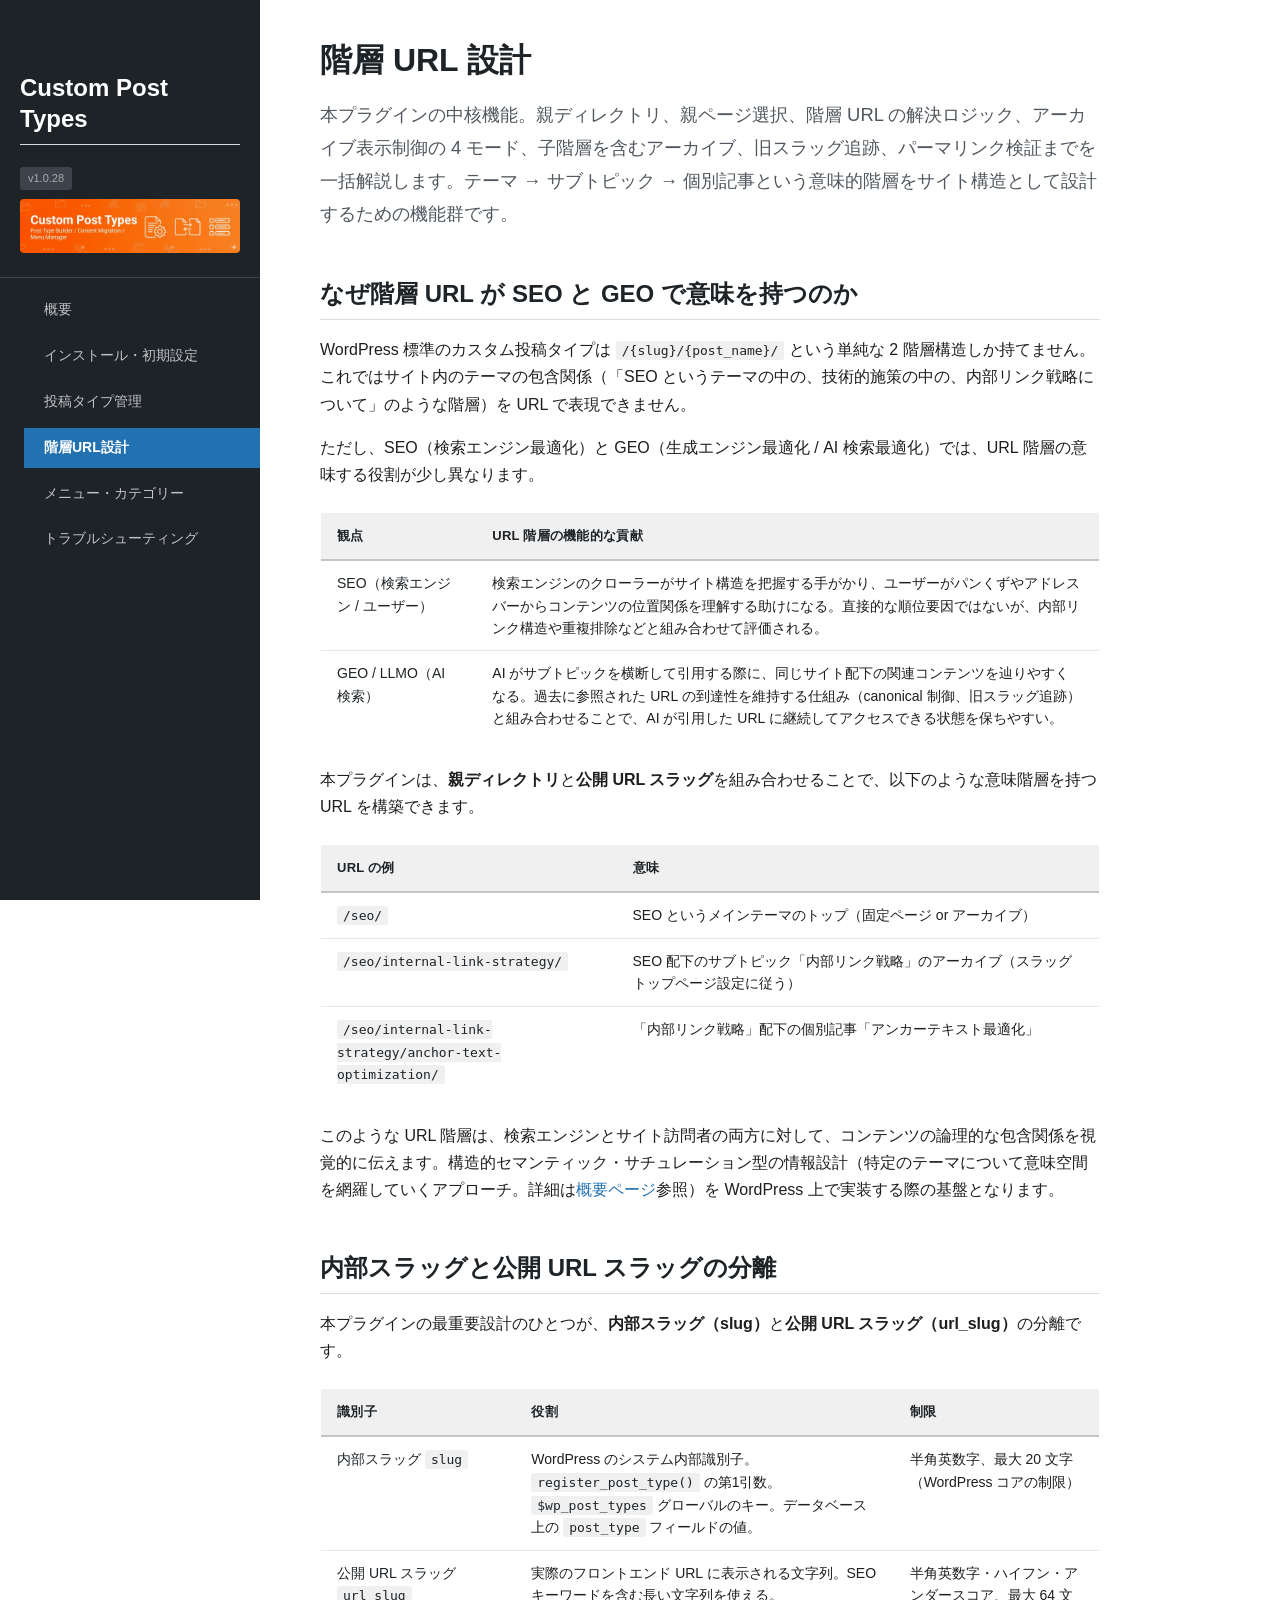
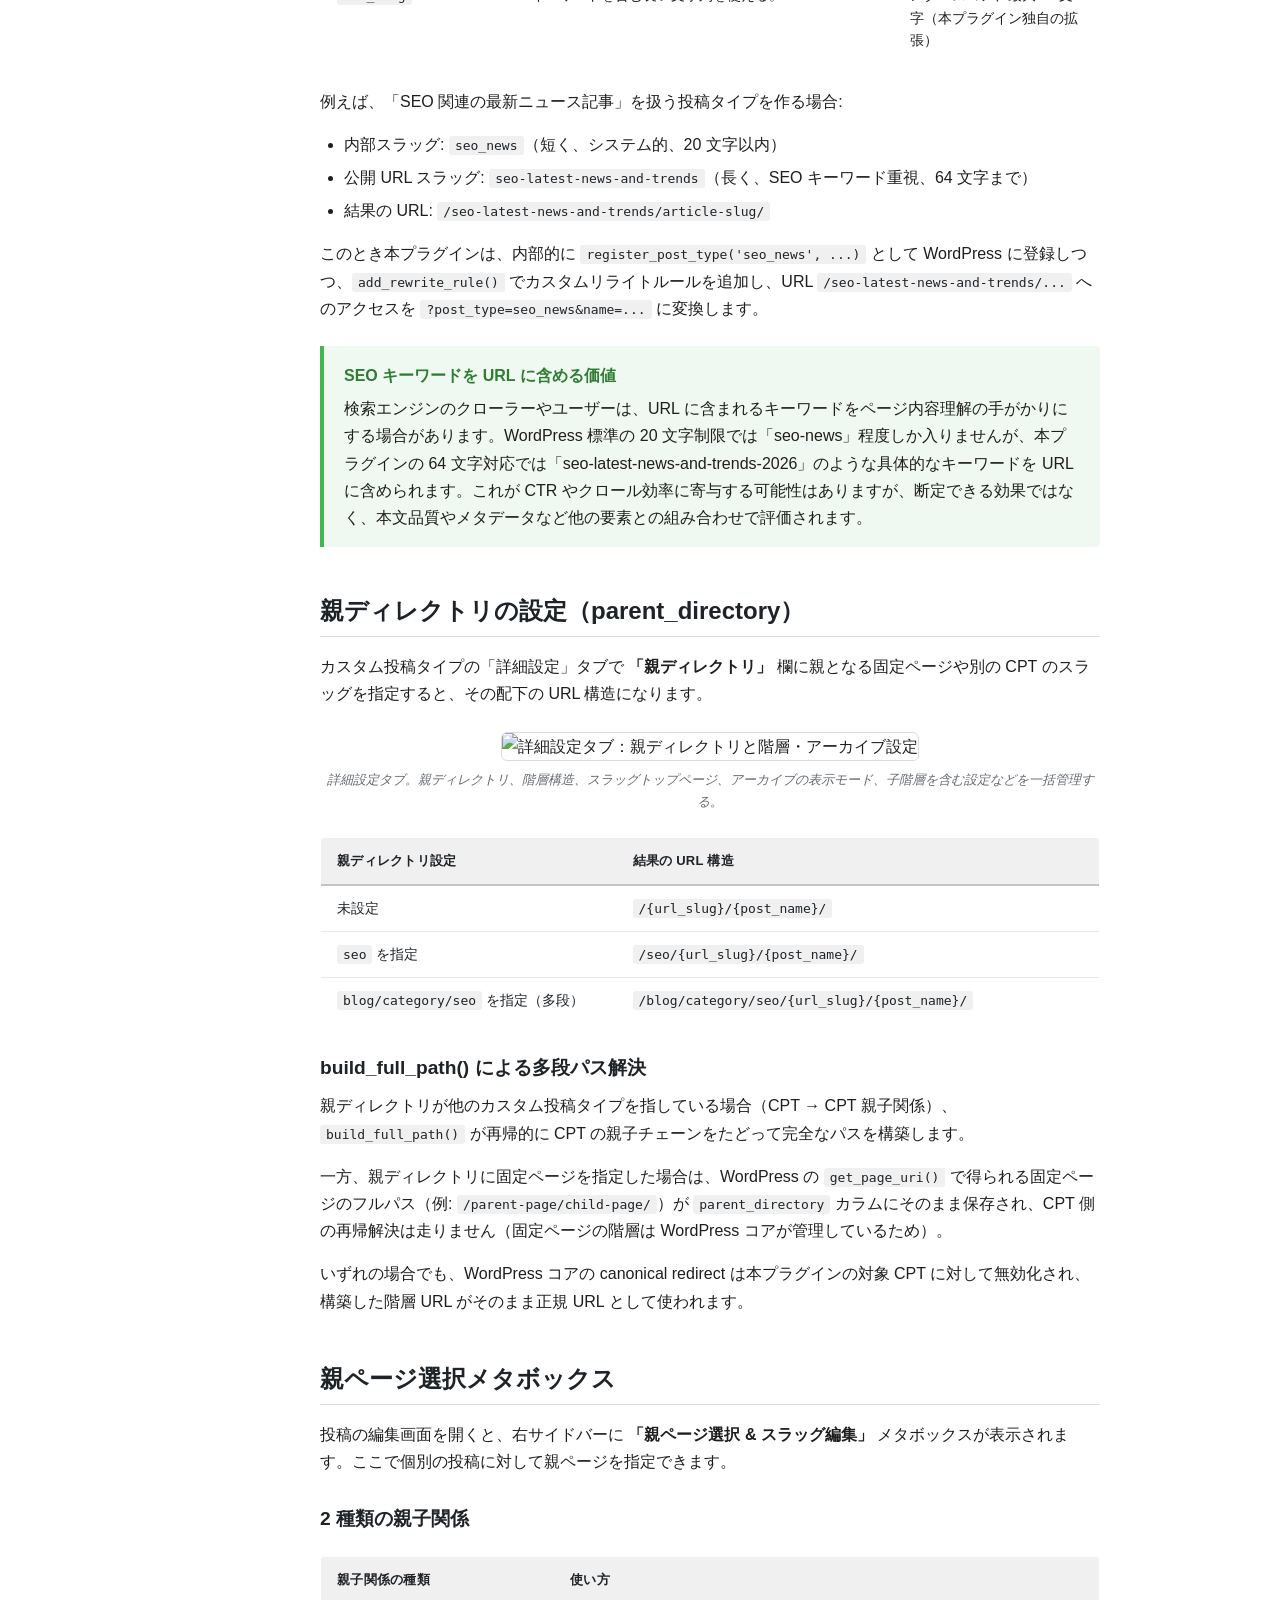
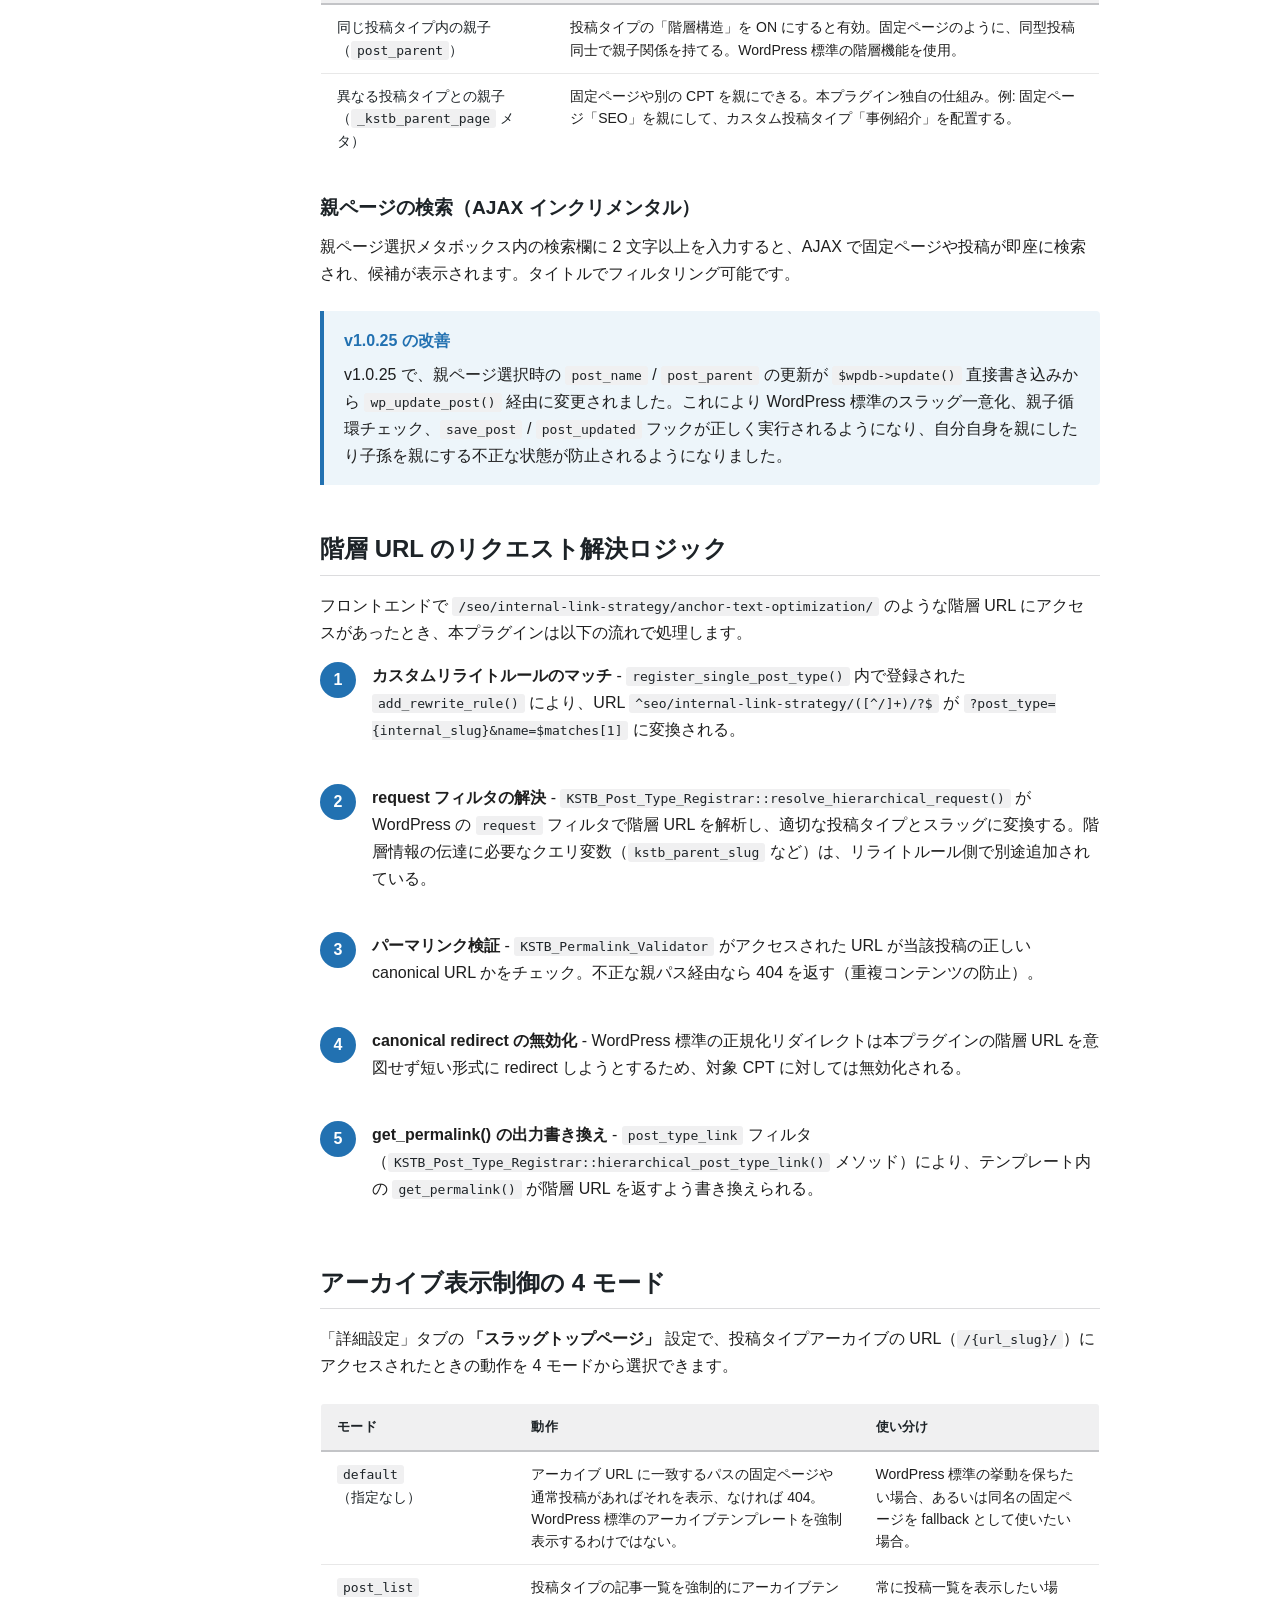
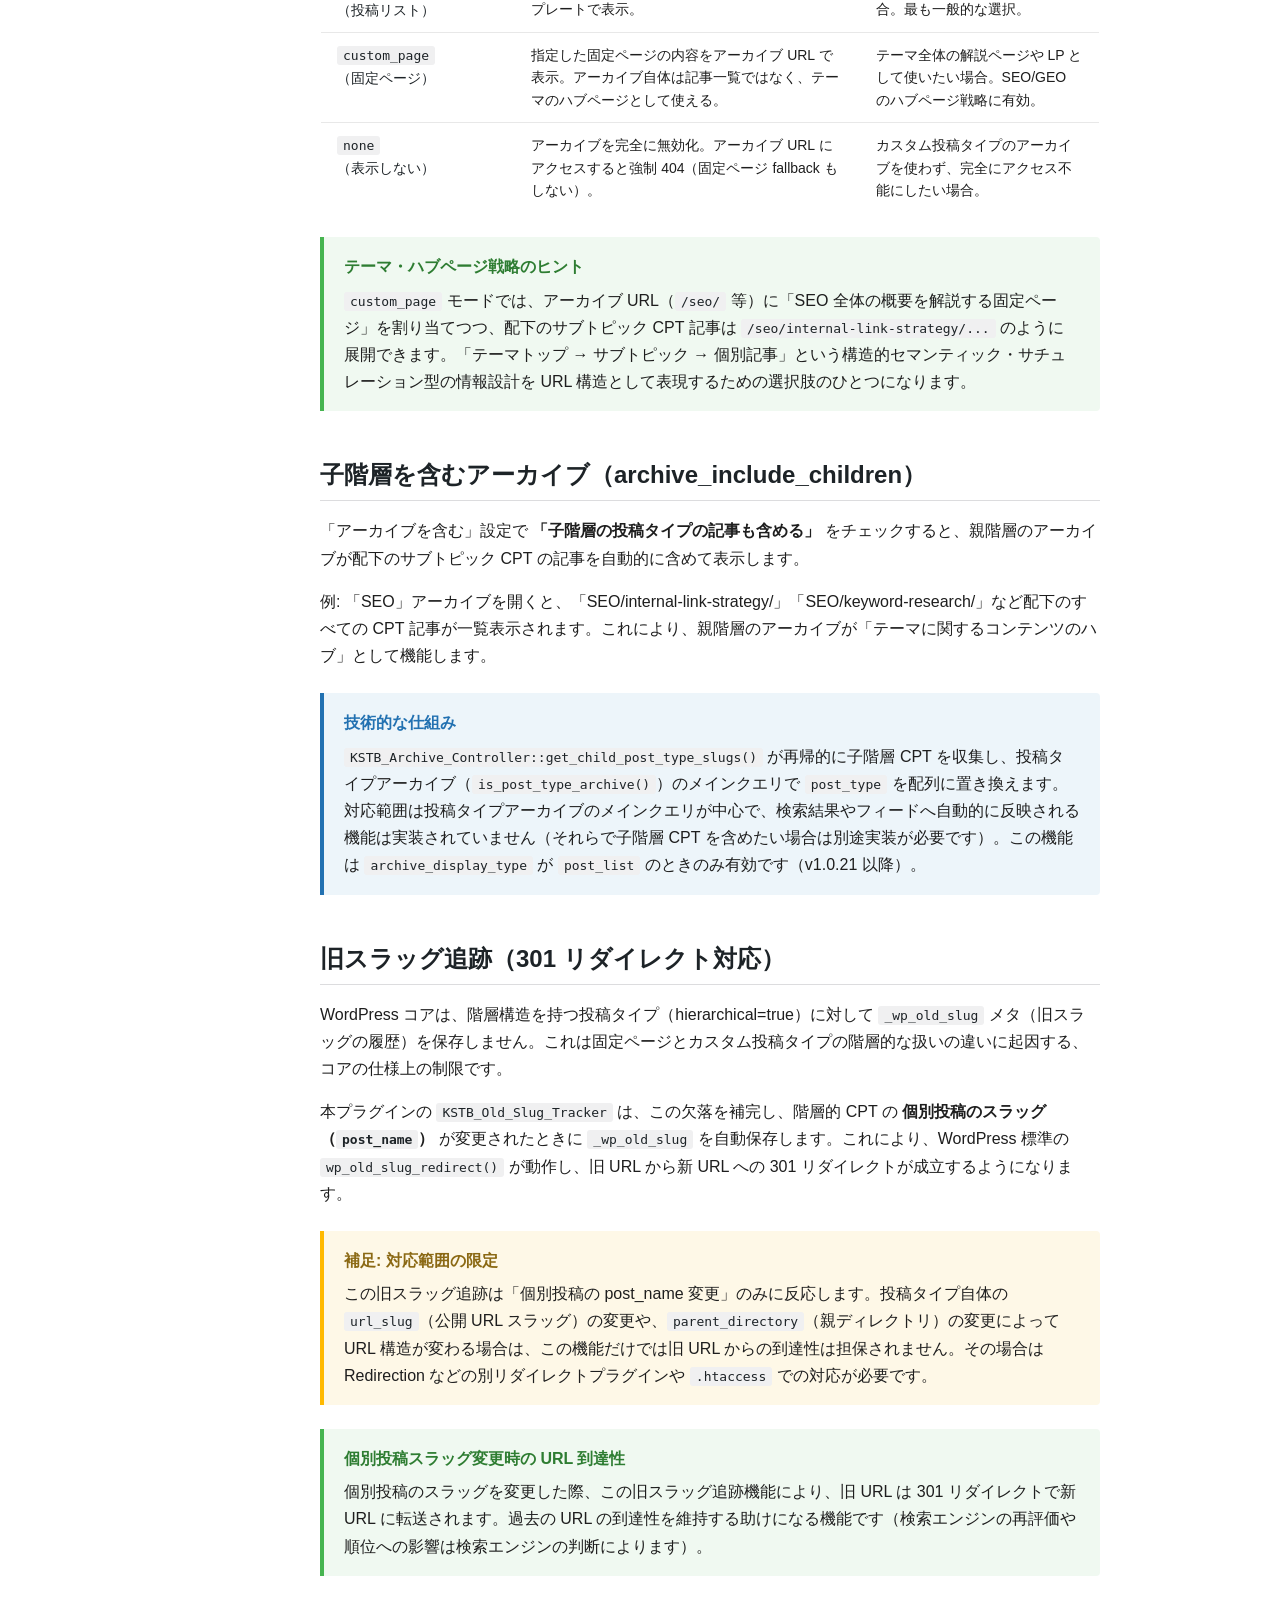
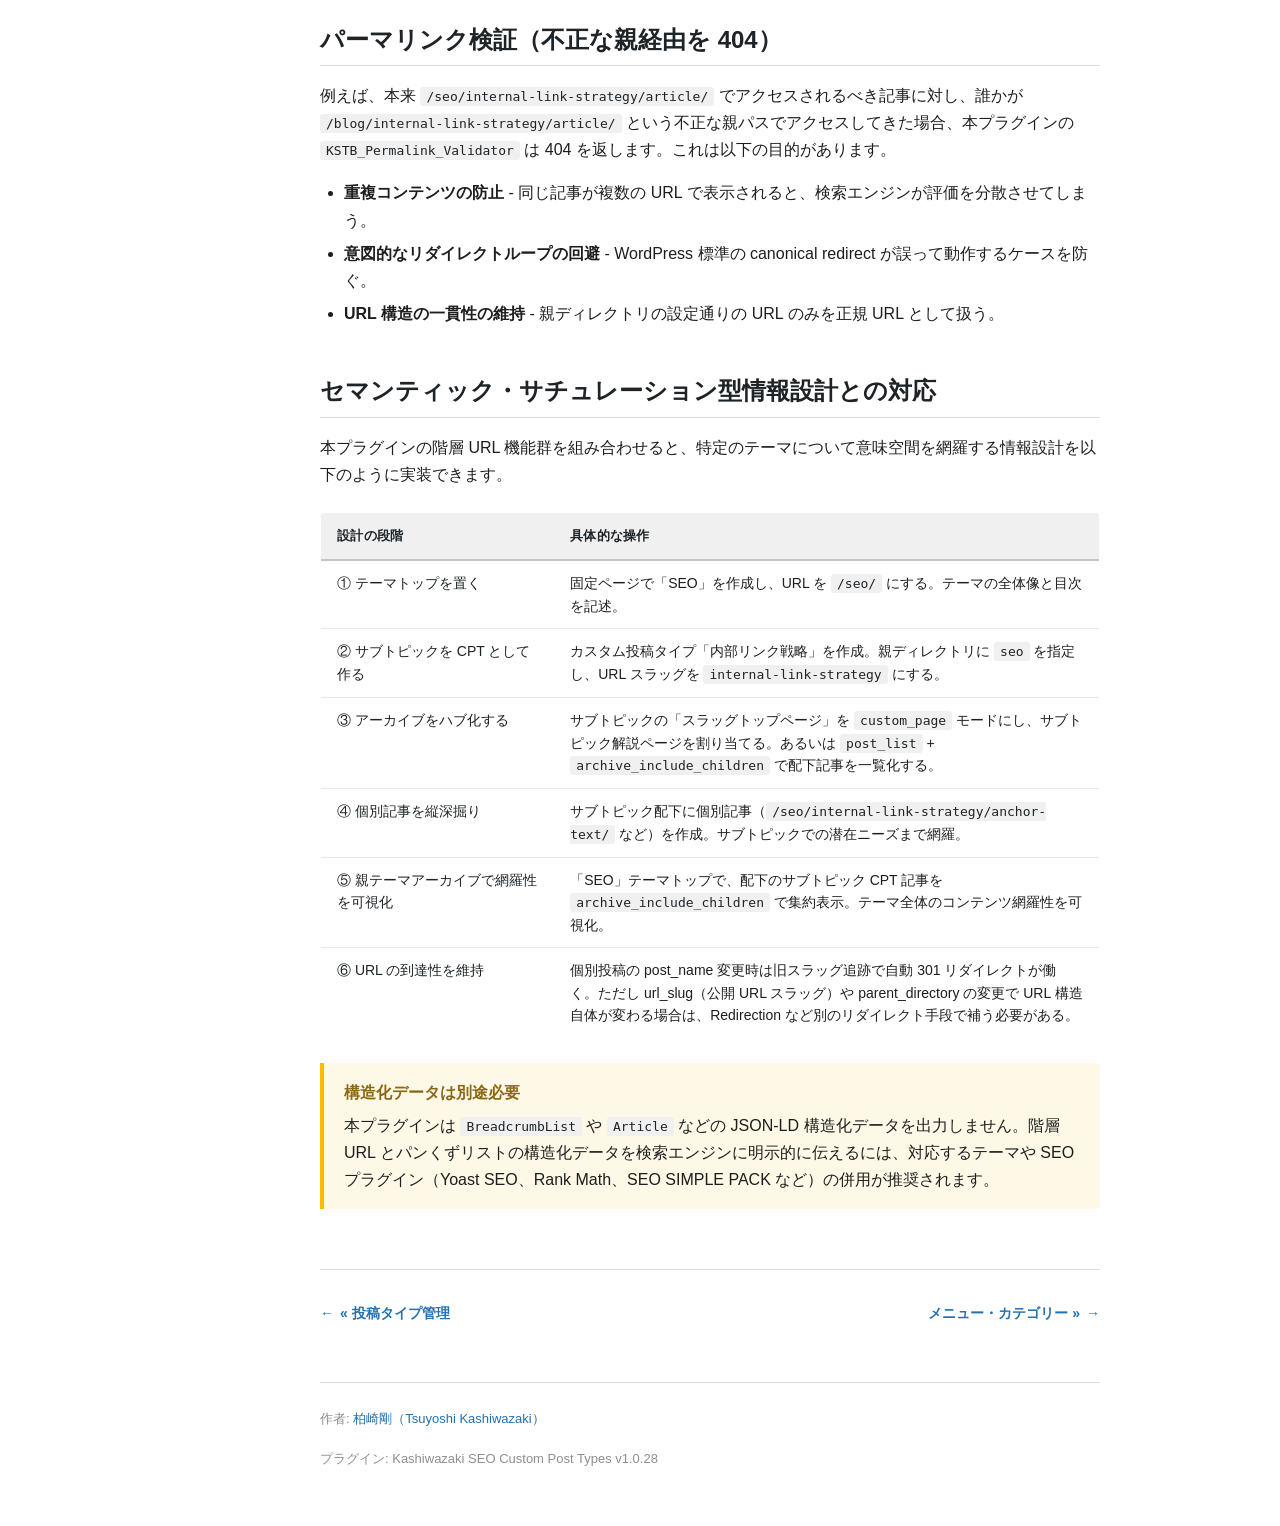
==== docs/hierarchical-urls.html @ 6adc975f "Update to v1.0.28 v1.0.26 三者協議後の残件 triage で判定不一致だった C6 (multisite network activation 非対応) について、仕様判断と" ====
<!DOCTYPE html>
<html lang="ja">
<head>
<meta charset="UTF-8">
<meta name="viewport" content="width=device-width, initial-scale=1.0">
<title>階層URL設計 - Kashiwazaki SEO Custom Post Types マニュアル</title>
<link rel="stylesheet" href="css/style.css?v=2">
</head>
<body>

<button class="hamburger-btn" aria-label="Menu" aria-expanded="false">&#9776;</button>

<nav class="sidebar">
<div class="sidebar-header"><h2 style="color:#fff;">Custom Post Types</h2><span class="version">v1.0.28</span><img src="images/main-visual.png" alt="" style="width:100%;border-radius:4px;margin-top:8px;"></div>
<ul>
<li><a href="index.html">概要</a></li>
<li><a href="setup.html">インストール・初期設定</a></li>
<li><a href="post-type-management.html">投稿タイプ管理</a></li>
<li><a href="hierarchical-urls.html">階層URL設計</a></li>
<li><a href="menu-and-category.html">メニュー・カテゴリー</a></li>
<li><a href="troubleshooting.html">トラブルシューティング</a></li>
</ul>
</nav>

<main class="content">

<h1>階層 URL 設計</h1>

<p class="lead">本プラグインの中核機能。親ディレクトリ、親ページ選択、階層 URL の解決ロジック、アーカイブ表示制御の 4 モード、子階層を含むアーカイブ、旧スラッグ追跡、パーマリンク検証までを一括解説します。テーマ → サブトピック → 個別記事という意味的階層をサイト構造として設計するための機能群です。</p>

<h2>なぜ階層 URL が SEO と GEO で意味を持つのか</h2>

<p>WordPress 標準のカスタム投稿タイプは <code>/{slug}/{post_name}/</code> という単純な 2 階層構造しか持てません。これではサイト内のテーマの包含関係（「SEO というテーマの中の、技術的施策の中の、内部リンク戦略について」のような階層）を URL で表現できません。</p>

<p>ただし、SEO（検索エンジン最適化）と GEO（生成エンジン最適化 / AI 検索最適化）では、URL 階層の意味する役割が少し異なります。</p>

<table>
<thead>
<tr><th style="width:20%;">観点</th><th>URL 階層の機能的な貢献</th></tr>
</thead>
<tbody>
<tr><td>SEO（検索エンジン / ユーザー）</td><td>検索エンジンのクローラーがサイト構造を把握する手がかり、ユーザーがパンくずやアドレスバーからコンテンツの位置関係を理解する助けになる。直接的な順位要因ではないが、内部リンク構造や重複排除などと組み合わせて評価される。</td></tr>
<tr><td>GEO / LLMO（AI 検索）</td><td>AI がサブトピックを横断して引用する際に、同じサイト配下の関連コンテンツを辿りやすくなる。過去に参照された URL の到達性を維持する仕組み（canonical 制御、旧スラッグ追跡）と組み合わせることで、AI が引用した URL に継続してアクセスできる状態を保ちやすい。</td></tr>
</tbody>
</table>

<p>本プラグインは、<strong>親ディレクトリ</strong>と<strong>公開 URL スラッグ</strong>を組み合わせることで、以下のような意味階層を持つ URL を構築できます。</p>

<table>
<thead>
<tr><th style="width:38%;">URL の例</th><th>意味</th></tr>
</thead>
<tbody>
<tr><td><code>/seo/</code></td><td>SEO というメインテーマのトップ（固定ページ or アーカイブ）</td></tr>
<tr><td><code>/seo/internal-link-strategy/</code></td><td>SEO 配下のサブトピック「内部リンク戦略」のアーカイブ（スラッグトップページ設定に従う）</td></tr>
<tr><td><code>/seo/internal-link-strategy/anchor-text-optimization/</code></td><td>「内部リンク戦略」配下の個別記事「アンカーテキスト最適化」</td></tr>
</tbody>
</table>

<p>このような URL 階層は、検索エンジンとサイト訪問者の両方に対して、コンテンツの論理的な包含関係を視覚的に伝えます。構造的セマンティック・サチュレーション型の情報設計（特定のテーマについて意味空間を網羅していくアプローチ。詳細は<a href="index.html">概要ページ</a>参照）を WordPress 上で実装する際の基盤となります。</p>

<h2>内部スラッグと公開 URL スラッグの分離</h2>

<p>本プラグインの最重要設計のひとつが、<strong>内部スラッグ（slug）</strong>と<strong>公開 URL スラッグ（url_slug）</strong>の分離です。</p>

<table>
<thead>
<tr><th style="width:25%;">識別子</th><th>役割</th><th>制限</th></tr>
</thead>
<tbody>
<tr><td>内部スラッグ <code>slug</code></td><td>WordPress のシステム内部識別子。<code>register_post_type()</code> の第1引数。<code>$wp_post_types</code> グローバルのキー。データベース上の <code>post_type</code> フィールドの値。</td><td>半角英数字、最大 20 文字（WordPress コアの制限）</td></tr>
<tr><td>公開 URL スラッグ <code>url_slug</code></td><td>実際のフロントエンド URL に表示される文字列。SEO キーワードを含む長い文字列を使える。</td><td>半角英数字・ハイフン・アンダースコア、最大 64 文字（本プラグイン独自の拡張）</td></tr>
</tbody>
</table>

<p>例えば、「SEO 関連の最新ニュース記事」を扱う投稿タイプを作る場合:</p>

<ul>
<li>内部スラッグ: <code>seo_news</code>（短く、システム的、20 文字以内）</li>
<li>公開 URL スラッグ: <code>seo-latest-news-and-trends</code>（長く、SEO キーワード重視、64 文字まで）</li>
<li>結果の URL: <code>/seo-latest-news-and-trends/article-slug/</code></li>
</ul>

<p>このとき本プラグインは、内部的に <code>register_post_type('seo_news', ...)</code> として WordPress に登録しつつ、<code>add_rewrite_rule()</code> でカスタムリライトルールを追加し、URL <code>/seo-latest-news-and-trends/...</code> へのアクセスを <code>?post_type=seo_news&amp;name=...</code> に変換します。</p>

<div class="callout callout-tip">
<p class="callout-title">SEO キーワードを URL に含める価値</p>
<p>検索エンジンのクローラーやユーザーは、URL に含まれるキーワードをページ内容理解の手がかりにする場合があります。WordPress 標準の 20 文字制限では「seo-news」程度しか入りませんが、本プラグインの 64 文字対応では「seo-latest-news-and-trends-2026」のような具体的なキーワードを URL に含められます。これが CTR やクロール効率に寄与する可能性はありますが、断定できる効果ではなく、本文品質やメタデータなど他の要素との組み合わせで評価されます。</p>
</div>

<h2>親ディレクトリの設定（parent_directory）</h2>

<p>カスタム投稿タイプの「詳細設定」タブで <strong>「親ディレクトリ」</strong> 欄に親となる固定ページや別の CPT のスラッグを指定すると、その配下の URL 構造になります。</p>

<figure class="screenshot">
<img src="images/screenshots/06-hierarchy-archive-settings.png" alt="詳細設定タブ：親ディレクトリと階層・アーカイブ設定" class="lightbox-trigger">
<figcaption>詳細設定タブ。親ディレクトリ、階層構造、スラッグトップページ、アーカイブの表示モード、子階層を含む設定などを一括管理する。</figcaption>
</figure>

<table>
<thead>
<tr><th style="width:38%;">親ディレクトリ設定</th><th>結果の URL 構造</th></tr>
</thead>
<tbody>
<tr><td>未設定</td><td><code>/{url_slug}/{post_name}/</code></td></tr>
<tr><td><code>seo</code> を指定</td><td><code>/seo/{url_slug}/{post_name}/</code></td></tr>
<tr><td><code>blog/category/seo</code> を指定（多段）</td><td><code>/blog/category/seo/{url_slug}/{post_name}/</code></td></tr>
</tbody>
</table>

<h3>build_full_path() による多段パス解決</h3>

<p>親ディレクトリが他のカスタム投稿タイプを指している場合（CPT → CPT 親子関係）、<code>build_full_path()</code> が再帰的に CPT の親子チェーンをたどって完全なパスを構築します。</p>

<p>一方、親ディレクトリに固定ページを指定した場合は、WordPress の <code>get_page_uri()</code> で得られる固定ページのフルパス（例: <code>/parent-page/child-page/</code>）が <code>parent_directory</code> カラムにそのまま保存され、CPT 側の再帰解決は走りません（固定ページの階層は WordPress コアが管理しているため）。</p>

<p>いずれの場合でも、WordPress コアの canonical redirect は本プラグインの対象 CPT に対して無効化され、構築した階層 URL がそのまま正規 URL として使われます。</p>

<h2>親ページ選択メタボックス</h2>

<p>投稿の編集画面を開くと、右サイドバーに <strong>「親ページ選択 &amp; スラッグ編集」</strong> メタボックスが表示されます。ここで個別の投稿に対して親ページを指定できます。</p>

<h3>2 種類の親子関係</h3>

<table>
<thead>
<tr><th style="width:30%;">親子関係の種類</th><th>使い方</th></tr>
</thead>
<tbody>
<tr><td>同じ投稿タイプ内の親子（<code>post_parent</code>）</td><td>投稿タイプの「階層構造」を ON にすると有効。固定ページのように、同型投稿同士で親子関係を持てる。WordPress 標準の階層機能を使用。</td></tr>
<tr><td>異なる投稿タイプとの親子（<code>_kstb_parent_page</code> メタ）</td><td>固定ページや別の CPT を親にできる。本プラグイン独自の仕組み。例: 固定ページ「SEO」を親にして、カスタム投稿タイプ「事例紹介」を配置する。</td></tr>
</tbody>
</table>

<h3>親ページの検索（AJAX インクリメンタル）</h3>

<p>親ページ選択メタボックス内の検索欄に 2 文字以上を入力すると、AJAX で固定ページや投稿が即座に検索され、候補が表示されます。タイトルでフィルタリング可能です。</p>

<div class="callout callout-note">
<p class="callout-title">v1.0.25 の改善</p>
<p>v1.0.25 で、親ページ選択時の <code>post_name</code> / <code>post_parent</code> の更新が <code>$wpdb->update()</code> 直接書き込みから <code>wp_update_post()</code> 経由に変更されました。これにより WordPress 標準のスラッグ一意化、親子循環チェック、<code>save_post</code> / <code>post_updated</code> フックが正しく実行されるようになり、自分自身を親にしたり子孫を親にする不正な状態が防止されるようになりました。</p>
</div>

<h2>階層 URL のリクエスト解決ロジック</h2>

<p>フロントエンドで <code>/seo/internal-link-strategy/anchor-text-optimization/</code> のような階層 URL にアクセスがあったとき、本プラグインは以下の流れで処理します。</p>

<div class="step">
<span class="step-number">1</span>
<div class="step-body">
<p><strong>カスタムリライトルールのマッチ</strong> - <code>register_single_post_type()</code> 内で登録された <code>add_rewrite_rule()</code> により、URL <code>^seo/internal-link-strategy/([^/]+)/?$</code> が <code>?post_type={internal_slug}&amp;name=$matches[1]</code> に変換される。</p>
</div>
</div>

<div class="step">
<span class="step-number">2</span>
<div class="step-body">
<p><strong>request フィルタの解決</strong> - <code>KSTB_Post_Type_Registrar::resolve_hierarchical_request()</code> が WordPress の <code>request</code> フィルタで階層 URL を解析し、適切な投稿タイプとスラッグに変換する。階層情報の伝達に必要なクエリ変数（<code>kstb_parent_slug</code> など）は、リライトルール側で別途追加されている。</p>
</div>
</div>

<div class="step">
<span class="step-number">3</span>
<div class="step-body">
<p><strong>パーマリンク検証</strong> - <code>KSTB_Permalink_Validator</code> がアクセスされた URL が当該投稿の正しい canonical URL かをチェック。不正な親パス経由なら 404 を返す（重複コンテンツの防止）。</p>
</div>
</div>

<div class="step">
<span class="step-number">4</span>
<div class="step-body">
<p><strong>canonical redirect の無効化</strong> - WordPress 標準の正規化リダイレクトは本プラグインの階層 URL を意図せず短い形式に redirect しようとするため、対象 CPT に対しては無効化される。</p>
</div>
</div>

<div class="step">
<span class="step-number">5</span>
<div class="step-body">
<p><strong>get_permalink() の出力書き換え</strong> - <code>post_type_link</code> フィルタ（<code>KSTB_Post_Type_Registrar::hierarchical_post_type_link()</code> メソッド）により、テンプレート内の <code>get_permalink()</code> が階層 URL を返すよう書き換えられる。</p>
</div>
</div>

<h2>アーカイブ表示制御の 4 モード</h2>

<p>「詳細設定」タブの <strong>「スラッグトップページ」</strong> 設定で、投稿タイプアーカイブの URL（<code>/{url_slug}/</code>）にアクセスされたときの動作を 4 モードから選択できます。</p>

<table>
<thead>
<tr><th style="width:25%;">モード</th><th>動作</th><th>使い分け</th></tr>
</thead>
<tbody>
<tr><td><code>default</code><br>（指定なし）</td><td>アーカイブ URL に一致するパスの固定ページや通常投稿があればそれを表示、なければ 404。WordPress 標準のアーカイブテンプレートを強制表示するわけではない。</td><td>WordPress 標準の挙動を保ちたい場合、あるいは同名の固定ページを fallback として使いたい場合。</td></tr>
<tr><td><code>post_list</code><br>（投稿リスト）</td><td>投稿タイプの記事一覧を強制的にアーカイブテンプレートで表示。</td><td>常に投稿一覧を表示したい場合。最も一般的な選択。</td></tr>
<tr><td><code>custom_page</code><br>（固定ページ）</td><td>指定した固定ページの内容をアーカイブ URL で表示。アーカイブ自体は記事一覧ではなく、テーマのハブページとして使える。</td><td>テーマ全体の解説ページや LP として使いたい場合。SEO/GEO のハブページ戦略に有効。</td></tr>
<tr><td><code>none</code><br>（表示しない）</td><td>アーカイブを完全に無効化。アーカイブ URL にアクセスすると強制 404（固定ページ fallback もしない）。</td><td>カスタム投稿タイプのアーカイブを使わず、完全にアクセス不能にしたい場合。</td></tr>
</tbody>
</table>

<div class="callout callout-tip">
<p class="callout-title">テーマ・ハブページ戦略のヒント</p>
<p><code>custom_page</code> モードでは、アーカイブ URL（<code>/seo/</code> 等）に「SEO 全体の概要を解説する固定ページ」を割り当てつつ、配下のサブトピック CPT 記事は <code>/seo/internal-link-strategy/...</code> のように展開できます。「テーマトップ → サブトピック → 個別記事」という構造的セマンティック・サチュレーション型の情報設計を URL 構造として表現するための選択肢のひとつになります。</p>
</div>

<h2>子階層を含むアーカイブ（archive_include_children）</h2>

<p>「アーカイブを含む」設定で <strong>「子階層の投稿タイプの記事も含める」</strong> をチェックすると、親階層のアーカイブが配下のサブトピック CPT の記事を自動的に含めて表示します。</p>

<p>例: 「SEO」アーカイブを開くと、「SEO/internal-link-strategy/」「SEO/keyword-research/」など配下のすべての CPT 記事が一覧表示されます。これにより、親階層のアーカイブが「テーマに関するコンテンツのハブ」として機能します。</p>

<div class="callout callout-note">
<p class="callout-title">技術的な仕組み</p>
<p><code>KSTB_Archive_Controller::get_child_post_type_slugs()</code> が再帰的に子階層 CPT を収集し、投稿タイプアーカイブ（<code>is_post_type_archive()</code>）のメインクエリで <code>post_type</code> を配列に置き換えます。対応範囲は投稿タイプアーカイブのメインクエリが中心で、検索結果やフィードへ自動的に反映される機能は実装されていません（それらで子階層 CPT を含めたい場合は別途実装が必要です）。この機能は <code>archive_display_type</code> が <code>post_list</code> のときのみ有効です（v1.0.21 以降）。</p>
</div>

<h2>旧スラッグ追跡（301 リダイレクト対応）</h2>

<p>WordPress コアは、階層構造を持つ投稿タイプ（hierarchical=true）に対して <code>_wp_old_slug</code> メタ（旧スラッグの履歴）を保存しません。これは固定ページとカスタム投稿タイプの階層的な扱いの違いに起因する、コアの仕様上の制限です。</p>

<p>本プラグインの <code>KSTB_Old_Slug_Tracker</code> は、この欠落を補完し、階層的 CPT の <strong>個別投稿のスラッグ（<code>post_name</code>）</strong> が変更されたときに <code>_wp_old_slug</code> を自動保存します。これにより、WordPress 標準の <code>wp_old_slug_redirect()</code> が動作し、旧 URL から新 URL への 301 リダイレクトが成立するようになります。</p>

<div class="callout callout-warning">
<p class="callout-title">補足: 対応範囲の限定</p>
<p>この旧スラッグ追跡は「個別投稿の post_name 変更」のみに反応します。投稿タイプ自体の <code>url_slug</code>（公開 URL スラッグ）の変更や、<code>parent_directory</code>（親ディレクトリ）の変更によって URL 構造が変わる場合は、この機能だけでは旧 URL からの到達性は担保されません。その場合は Redirection などの別リダイレクトプラグインや <code>.htaccess</code> での対応が必要です。</p>
</div>

<div class="callout callout-tip">
<p class="callout-title">個別投稿スラッグ変更時の URL 到達性</p>
<p>個別投稿のスラッグを変更した際、この旧スラッグ追跡機能により、旧 URL は 301 リダイレクトで新 URL に転送されます。過去の URL の到達性を維持する助けになる機能です（検索エンジンの再評価や順位への影響は検索エンジンの判断によります）。</p>
</div>

<h2>パーマリンク検証（不正な親経由を 404）</h2>

<p>例えば、本来 <code>/seo/internal-link-strategy/article/</code> でアクセスされるべき記事に対し、誰かが <code>/blog/internal-link-strategy/article/</code> という不正な親パスでアクセスしてきた場合、本プラグインの <code>KSTB_Permalink_Validator</code> は 404 を返します。これは以下の目的があります。</p>

<ul>
<li><strong>重複コンテンツの防止</strong> - 同じ記事が複数の URL で表示されると、検索エンジンが評価を分散させてしまう。</li>
<li><strong>意図的なリダイレクトループの回避</strong> - WordPress 標準の canonical redirect が誤って動作するケースを防ぐ。</li>
<li><strong>URL 構造の一貫性の維持</strong> - 親ディレクトリの設定通りの URL のみを正規 URL として扱う。</li>
</ul>

<h2>セマンティック・サチュレーション型情報設計との対応</h2>

<p>本プラグインの階層 URL 機能群を組み合わせると、特定のテーマについて意味空間を網羅する情報設計を以下のように実装できます。</p>

<table>
<thead>
<tr><th style="width:30%;">設計の段階</th><th>具体的な操作</th></tr>
</thead>
<tbody>
<tr><td>① テーマトップを置く</td><td>固定ページで「SEO」を作成し、URL を <code>/seo/</code> にする。テーマの全体像と目次を記述。</td></tr>
<tr><td>② サブトピックを CPT として作る</td><td>カスタム投稿タイプ「内部リンク戦略」を作成。親ディレクトリに <code>seo</code> を指定し、URL スラッグを <code>internal-link-strategy</code> にする。</td></tr>
<tr><td>③ アーカイブをハブ化する</td><td>サブトピックの「スラッグトップページ」を <code>custom_page</code> モードにし、サブトピック解説ページを割り当てる。あるいは <code>post_list</code> + <code>archive_include_children</code> で配下記事を一覧化する。</td></tr>
<tr><td>④ 個別記事を縦深掘り</td><td>サブトピック配下に個別記事（<code>/seo/internal-link-strategy/anchor-text/</code> など）を作成。サブトピックでの潜在ニーズまで網羅。</td></tr>
<tr><td>⑤ 親テーマアーカイブで網羅性を可視化</td><td>「SEO」テーマトップで、配下のサブトピック CPT 記事を <code>archive_include_children</code> で集約表示。テーマ全体のコンテンツ網羅性を可視化。</td></tr>
<tr><td>⑥ URL の到達性を維持</td><td>個別投稿の post_name 変更時は旧スラッグ追跡で自動 301 リダイレクトが働く。ただし url_slug（公開 URL スラッグ）や parent_directory の変更で URL 構造自体が変わる場合は、Redirection など別のリダイレクト手段で補う必要がある。</td></tr>
</tbody>
</table>

<div class="callout callout-warning">
<p class="callout-title">構造化データは別途必要</p>
<p>本プラグインは <code>BreadcrumbList</code> や <code>Article</code> などの JSON-LD 構造化データを出力しません。階層 URL とパンくずリストの構造化データを検索エンジンに明示的に伝えるには、対応するテーマや SEO プラグイン（Yoast SEO、Rank Math、SEO SIMPLE PACK など）の併用が推奨されます。</p>
</div>

<nav class="page-nav">
<a href="post-type-management.html" class="prev">&laquo; 投稿タイプ管理</a>
<a href="menu-and-category.html" class="next">メニュー・カテゴリー &raquo;</a>
</nav>

<footer class="manual-footer"><p>作者: <a href="https://www.tsuyoshikashiwazaki.jp/profile/" target="_blank" rel="noopener">柏崎剛（Tsuyoshi Kashiwazaki）</a></p><p>プラグイン: Kashiwazaki SEO Custom Post Types v1.0.28</p></footer>

</main>

<div class="lightbox"></div>
<script src="js/manual.js?v=1"></script>
</body>
</html>
---- docs/css/style.css ----
/* ========================================
   WordPress Plugin Manual - Common Stylesheet
   ======================================== */

/* ========================================
   1. Base / Reset
   ======================================== */

*,
*::before,
*::after {
    margin: 0;
    padding: 0;
    box-sizing: border-box;
}

html {
    font-size: 16px;
    scroll-behavior: smooth;
}

body {
    font-family: -apple-system, BlinkMacSystemFont, "Segoe UI", Roboto, Oxygen,
        Ubuntu, Cantarell, "Fira Sans", "Droid Sans", "Helvetica Neue", Arial,
        sans-serif;
    color: #1e1e1e;
    background: #fff;
    line-height: 1.7;
}

img {
    max-width: 100%;
    height: auto;
}

a {
    color: #2271b1;
    text-decoration: none;
}

a:hover {
    color: #135e96;
    text-decoration: underline;
}

/* ========================================
   2. Sidebar
   ======================================== */

.sidebar {
    position: fixed;
    top: 0;
    left: 0;
    width: 260px;
    height: 100vh;
    background: #1d2327;
    color: #fff;
    overflow-y: auto;
    z-index: 100;
    padding-bottom: 40px;
}

.sidebar-header {
    padding: 24px 20px 16px;
    border-bottom: 1px solid #3c434a;
}

.sidebar-header h1 {
    font-size: 15px;
    font-weight: 600;
    line-height: 1.4;
    color: #fff;
}

.sidebar-header .version {
    display: inline-block;
    margin-top: 6px;
    font-size: 11px;
    color: #a7aaad;
    background: #3c434a;
    padding: 2px 8px;
    border-radius: 3px;
}

.sidebar ul {
    list-style: none;
    padding: 12px 0;
}

.sidebar ul li a {
    display: block;
    padding: 8px 20px;
    color: #c3c4c7;
    font-size: 14px;
    transition: background 0.15s, color 0.15s;
}

.sidebar ul li a:hover {
    background: #2c3338;
    color: #fff;
    text-decoration: none;
}

.sidebar ul li.active a {
    background: #2271b1;
    color: #fff;
    font-weight: 600;
}

.sidebar ul li.section-label {
    padding: 18px 20px 4px;
    font-size: 11px;
    font-weight: 700;
    text-transform: uppercase;
    letter-spacing: 0.06em;
    color: #8c8f94;
}

/* ========================================
   3. Main Content
   ======================================== */

.content {
    margin-left: 260px;
    max-width: 900px;
    padding: 40px 60px;
}

/* ========================================
   4. Typography
   ======================================== */

h1, h2, h3, h4, h5, h6 {
    color: #1d2327;
    font-weight: 600;
    line-height: 1.3;
}

h1 {
    font-size: 2rem;
    margin-bottom: 16px;
}

h2 {
    font-size: 1.5rem;
    margin-top: 48px;
    margin-bottom: 16px;
    padding-bottom: 10px;
    border-bottom: 1px solid #dcdcde;
}

h3 {
    font-size: 1.2rem;
    margin-top: 32px;
    margin-bottom: 12px;
}

h4 {
    font-size: 1.05rem;
    margin-top: 24px;
    margin-bottom: 8px;
}

p {
    margin-bottom: 16px;
}

.lead {
    font-size: 1.15rem;
    color: #50575e;
    line-height: 1.8;
    margin-bottom: 24px;
}

/* ========================================
   5. Steps
   ======================================== */

.step {
    display: flex;
    gap: 16px;
    margin-bottom: 24px;
    align-items: flex-start;
}

.step-number {
    flex-shrink: 0;
    width: 36px;
    height: 36px;
    background: #2271b1;
    color: #fff;
    border-radius: 50%;
    display: flex;
    align-items: center;
    justify-content: center;
    font-size: 16px;
    font-weight: 700;
    line-height: 1;
}

.step-content {
    flex: 1;
    padding-top: 4px;
}

.step-content p:last-child {
    margin-bottom: 0;
}

/* ========================================
   6. Callout Boxes
   ======================================== */

.callout {
    padding: 16px 20px;
    margin: 24px 0;
    border-left: 4px solid;
    border-radius: 0 4px 4px 0;
}

.callout-title {
    font-weight: 700;
    margin-bottom: 6px;
}

.callout p:last-child {
    margin-bottom: 0;
}

.callout-tip {
    border-left-color: #46b450;
    background: #f0f9f1;
}

.callout-tip .callout-title {
    color: #2e7d32;
}

.callout-warning {
    border-left-color: #ffb900;
    background: #fef8e7;
}

.callout-warning .callout-title {
    color: #8b6914;
}

.callout-note {
    border-left-color: #2271b1;
    background: #edf5fa;
}

.callout-note .callout-title {
    color: #2271b1;
}

/* ========================================
   7. Screenshots
   ======================================== */

.screenshot {
    margin: 24px 0;
    text-align: center;
}

.screenshot img {
    max-width: 100%;
    border: 1px solid #dcdcde;
    border-radius: 6px;
    cursor: zoom-in;
}

.screenshot figcaption,
.screenshot .caption {
    font-size: 13px;
    color: #646970;
    margin-top: 8px;
    font-style: italic;
}

/* ========================================
   8. Infographic Images
   ======================================== */

.infographic {
    margin: 32px 0;
    text-align: center;
}

.infographic img {
    max-width: 100%;
    display: inline-block;
}

.infographic figcaption,
.infographic .caption {
    font-size: 13px;
    color: #646970;
    margin-top: 8px;
}

/* ========================================
   9. Feature Cards
   ======================================== */

.feature-cards {
    display: grid;
    grid-template-columns: repeat(3, 1fr);
    gap: 20px;
    margin: 24px 0;
}

.feature-card {
    background: #f6f7f7;
    border-radius: 6px;
    padding: 24px 20px;
    text-align: center;
}

.feature-card h4 {
    margin-top: 0;
    margin-bottom: 8px;
}

.feature-card p {
    font-size: 14px;
    color: #50575e;
    margin-bottom: 0;
}

.feature-card .icon {
    font-size: 28px;
    margin-bottom: 12px;
    display: block;
}

/* ========================================
   10. Tables (widefat style)
   ======================================== */

table,
table.widefat {
    width: 100%;
    border-collapse: collapse;
    margin: 24px 0;
    font-size: 14px;
    border: 1px solid #dcdcde;
    border-radius: 4px;
    overflow: hidden;
}

table thead th,
table.widefat thead th {
    background: #f0f0f1;
    text-align: left;
    padding: 12px 16px;
    font-weight: 600;
    font-size: 13px;
    color: #1d2327;
    border-bottom: 2px solid #c3c4c7;
    letter-spacing: 0.02em;
}

table tbody td,
table.widefat tbody td {
    padding: 11px 16px;
    border-bottom: 1px solid #e8e8e8;
    vertical-align: top;
    line-height: 1.6;
}

table tbody tr:hover,
table.widefat tbody tr:hover {
    background: #f6f7f7;
}

table tbody tr:last-child td,
table.widefat tbody tr:last-child td {
    border-bottom: none;
}

table tbody td:first-child {
    font-weight: 500;
    color: #1d2327;
}

/* ========================================
   11. HTTP Status Color Coding
   ======================================== */

.http-2xx {
    color: #00a32a;
    font-weight: 600;
}

.http-3xx {
    color: #2271b1;
    font-weight: 600;
}

.http-4xx {
    color: #dba617;
    font-weight: 600;
}

.http-5xx {
    color: #d63638;
    font-weight: 600;
}

/* ========================================
   12. Status Badges
   ======================================== */

.status-badge {
    display: inline-block;
    padding: 2px 10px;
    border-radius: 12px;
    font-size: 12px;
    font-weight: 600;
    line-height: 1.6;
    white-space: nowrap;
}

.status-ok {
    background: #edfaef;
    color: #00a32a;
}

.status-warning {
    background: #fef8e7;
    color: #996800;
}

.status-error {
    background: #fcf0f1;
    color: #d63638;
}

/* ========================================
   13. Lightbox Overlay
   ======================================== */

.lightbox {
    display: none;
    position: fixed;
    inset: 0;
    z-index: 9999;
    background: rgba(0, 0, 0, 0.85);
    align-items: center;
    justify-content: center;
    cursor: zoom-out;
}

.lightbox.active {
    display: flex;
}

.lightbox img {
    max-width: 90vw;
    max-height: 90vh;
    border-radius: 4px;
    box-shadow: 0 4px 30px rgba(0, 0, 0, 0.4);
}

.lightbox-close {
    position: absolute;
    top: 20px;
    right: 28px;
    background: none;
    border: none;
    color: #fff;
    font-size: 36px;
    cursor: pointer;
    line-height: 1;
    opacity: 0.8;
    transition: opacity 0.15s;
}

.lightbox-close:hover {
    opacity: 1;
}

/* ========================================
   14. Page Navigation
   ======================================== */

.page-nav {
    display: flex;
    justify-content: space-between;
    margin-top: 60px;
    padding-top: 24px;
    border-top: 1px solid #dcdcde;
}

.page-nav a {
    display: inline-flex;
    align-items: center;
    gap: 6px;
    font-size: 14px;
    font-weight: 600;
    color: #2271b1;
    padding: 8px 0;
}

.page-nav a:hover {
    color: #135e96;
    text-decoration: none;
}

.page-nav .prev::before {
    content: "\2190";
}

.page-nav .next::after {
    content: "\2192";
}

/* ========================================
   15. Manual Footer
   ======================================== */

.manual-footer {
    margin-top: 48px;
    padding: 24px 0 0;
    border-top: 1px solid #dcdcde;
    font-size: 13px;
    color: #8c8f94;
    line-height: 1.8;
}

.manual-footer a {
    color: #2271b1;
}

.manual-footer a:hover {
    color: #135e96;
}

/* ========================================
   16. Code Blocks
   ======================================== */

code {
    background: #f0f0f1;
    padding: 2px 6px;
    border-radius: 3px;
    font-size: 13px;
    font-family: Menlo, Consolas, "DejaVu Sans Mono", monospace;
    color: #1d2327;
}

pre {
    background: #2c3338;
    color: #e4e6e8;
    padding: 20px 24px;
    border-radius: 6px;
    overflow-x: auto;
    margin: 24px 0;
    font-size: 13px;
    line-height: 1.6;
}

pre code {
    background: none;
    padding: 0;
    border-radius: 0;
    color: inherit;
    font-size: inherit;
}

/* ========================================
   17. Lists
   ======================================== */

ul, ol {
    margin: 0 0 16px 24px;
}

li {
    margin-bottom: 6px;
}

/* ========================================
   18. Hamburger Menu Button
   ======================================== */

.hamburger-btn {
    display: none;
    position: fixed;
    top: 12px;
    left: 12px;
    z-index: 200;
    background: #1d2327;
    border: none;
    color: #fff;
    width: 40px;
    height: 40px;
    border-radius: 4px;
    cursor: pointer;
    font-size: 22px;
    align-items: center;
    justify-content: center;
    line-height: 1;
}

/* ========================================
   19. Responsive (max-width: 768px)
   ======================================== */

@media (max-width: 768px) {
    .sidebar {
        transform: translateX(-100%);
        transition: transform 0.25s ease;
    }

    .sidebar.open {
        transform: translateX(0);
    }

    .content {
        margin-left: 0;
        padding: 60px 20px 40px;
    }

    .hamburger-btn {
        display: flex;
    }

    .feature-cards {
        grid-template-columns: 1fr;
    }

    .page-nav {
        flex-direction: column;
        gap: 12px;
    }

    table.widefat {
        font-size: 13px;
    }

    table.widefat thead th,
    table.widefat tbody td {
        padding: 8px 10px;
    }

    h1 {
        font-size: 1.6rem;
    }

    h2 {
        font-size: 1.3rem;
    }
}
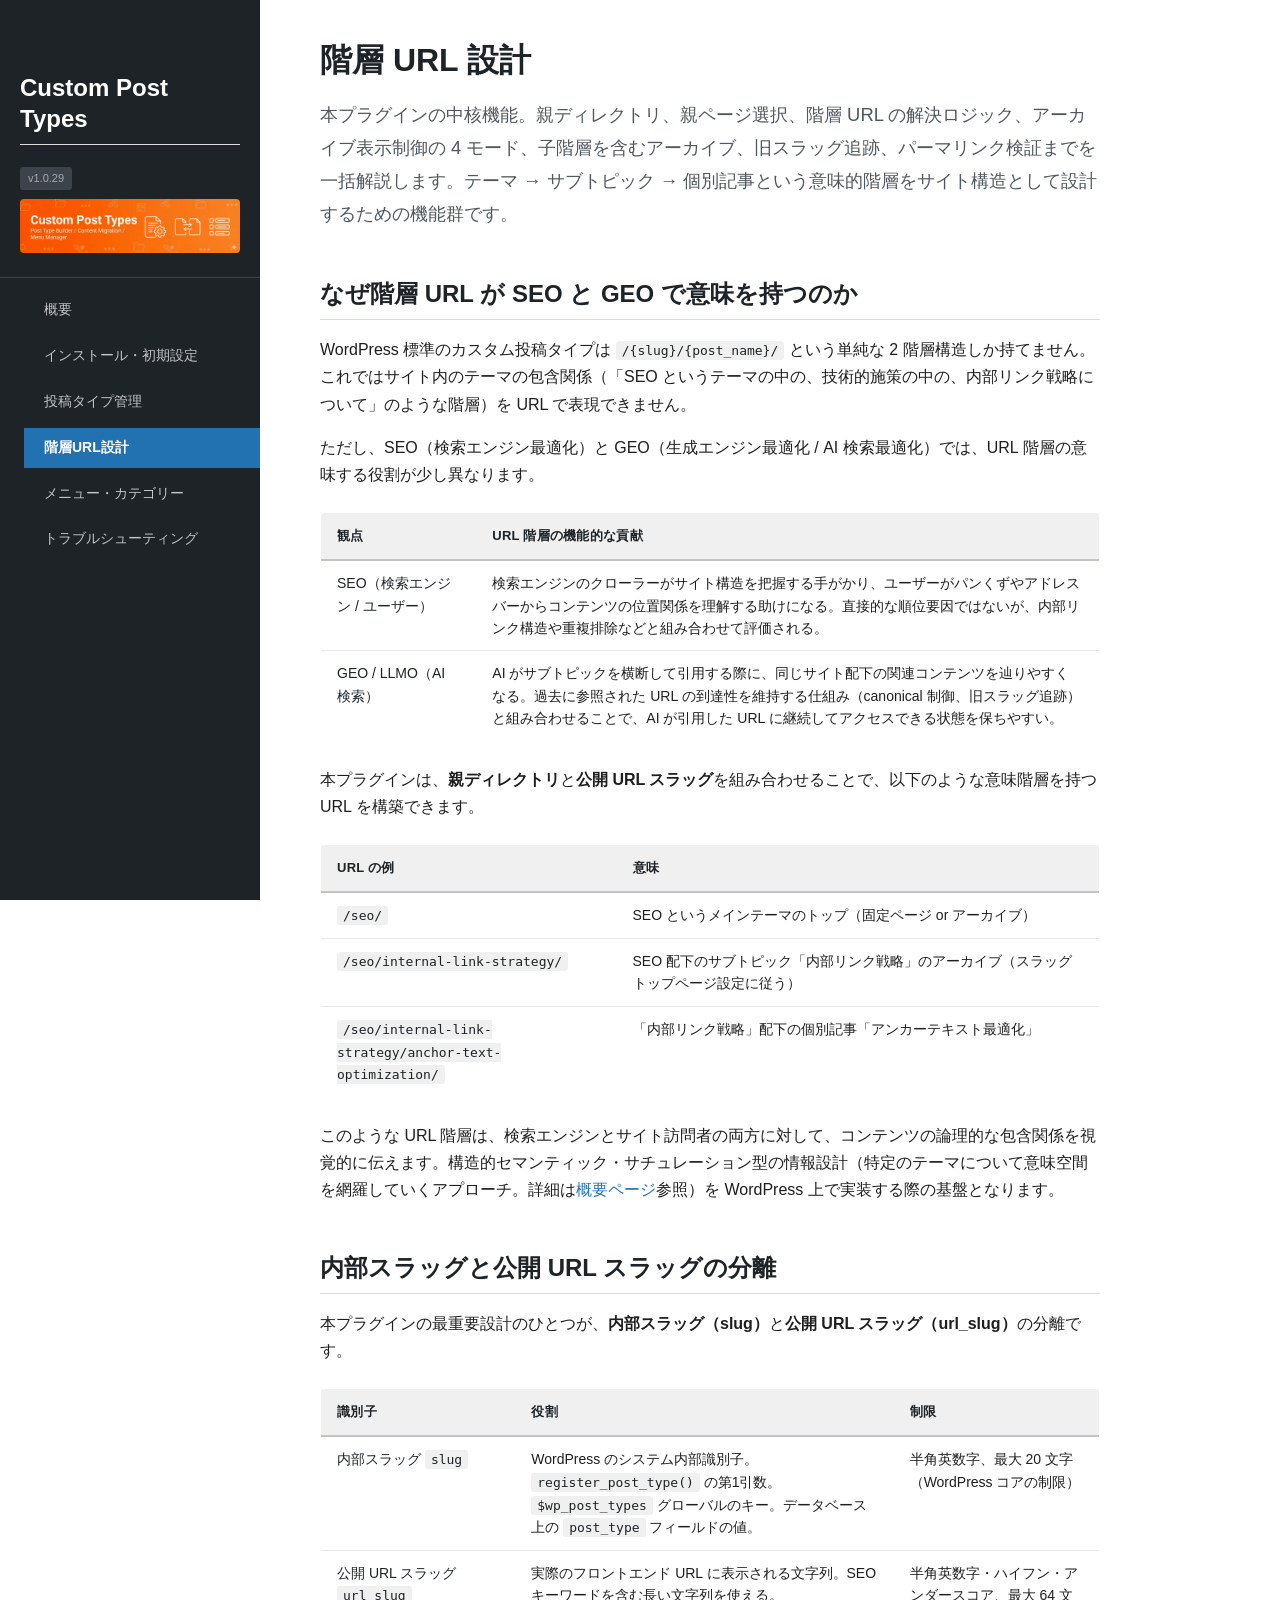
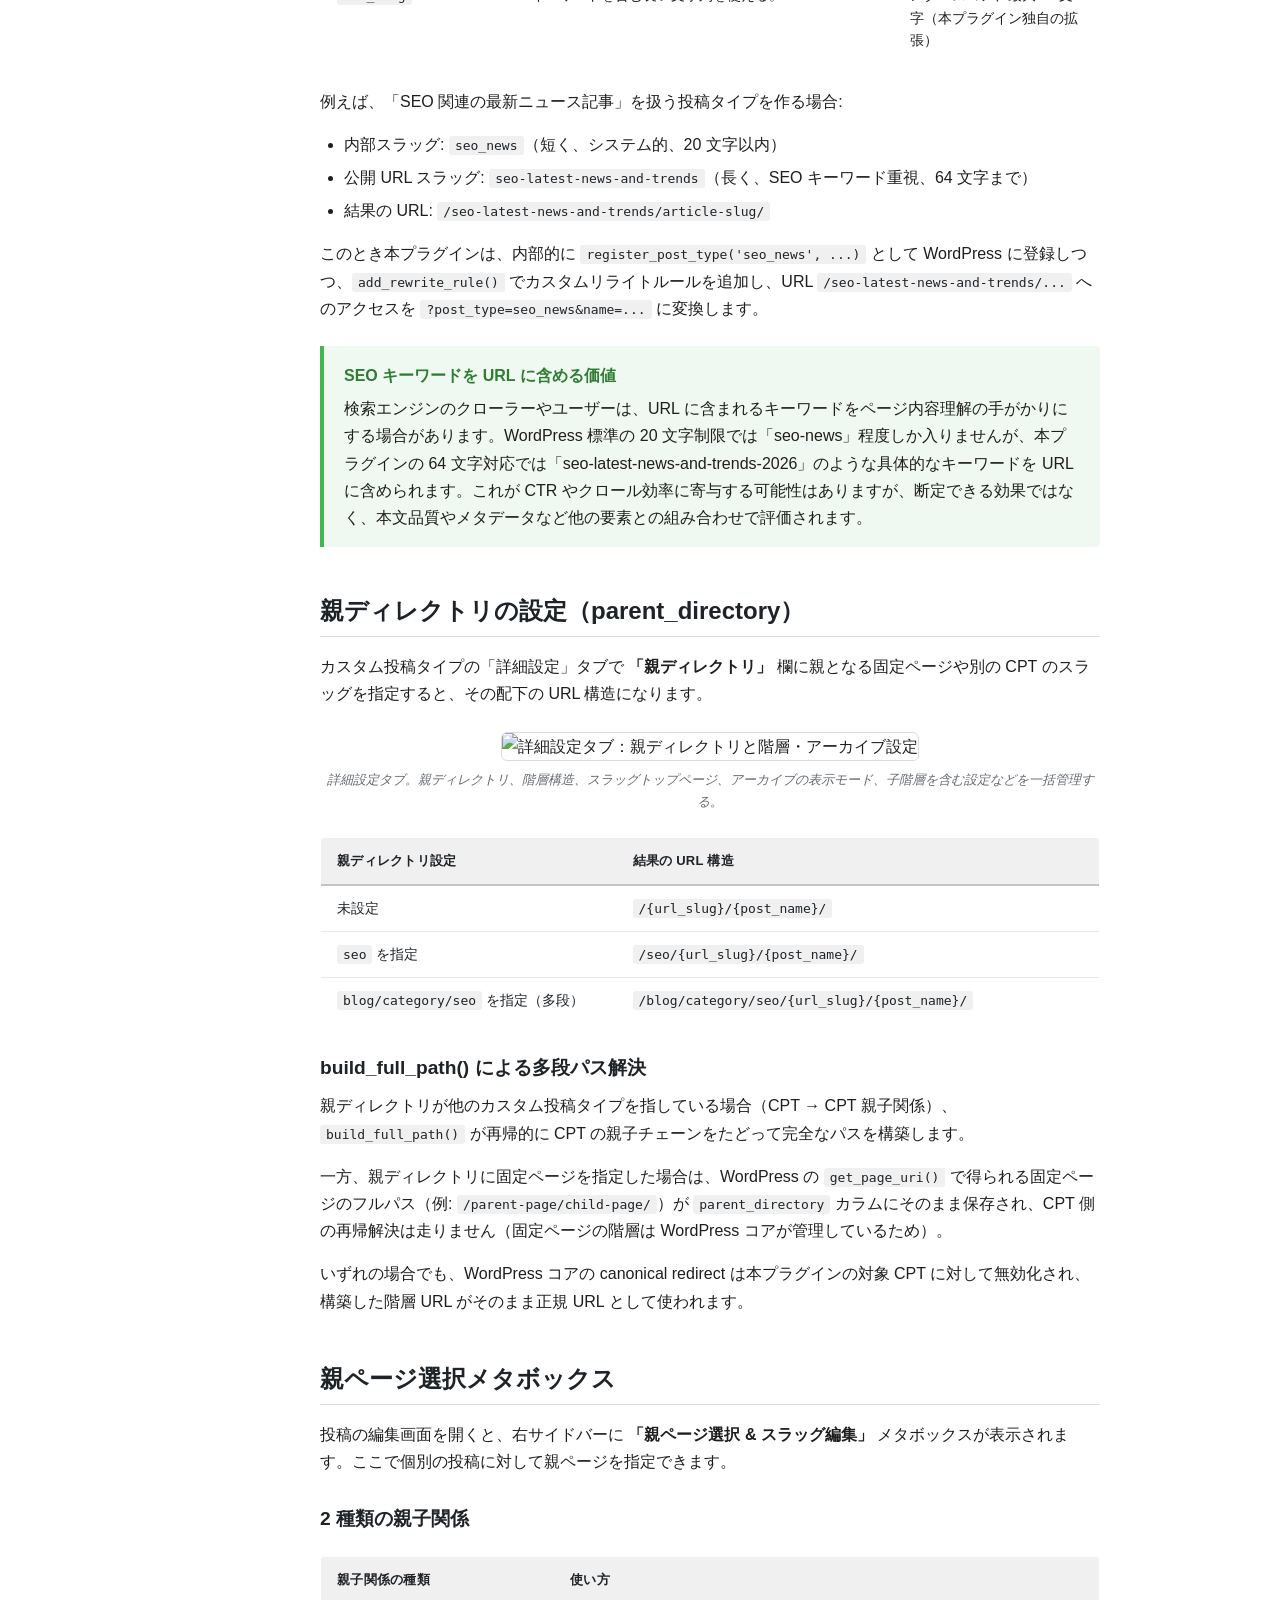
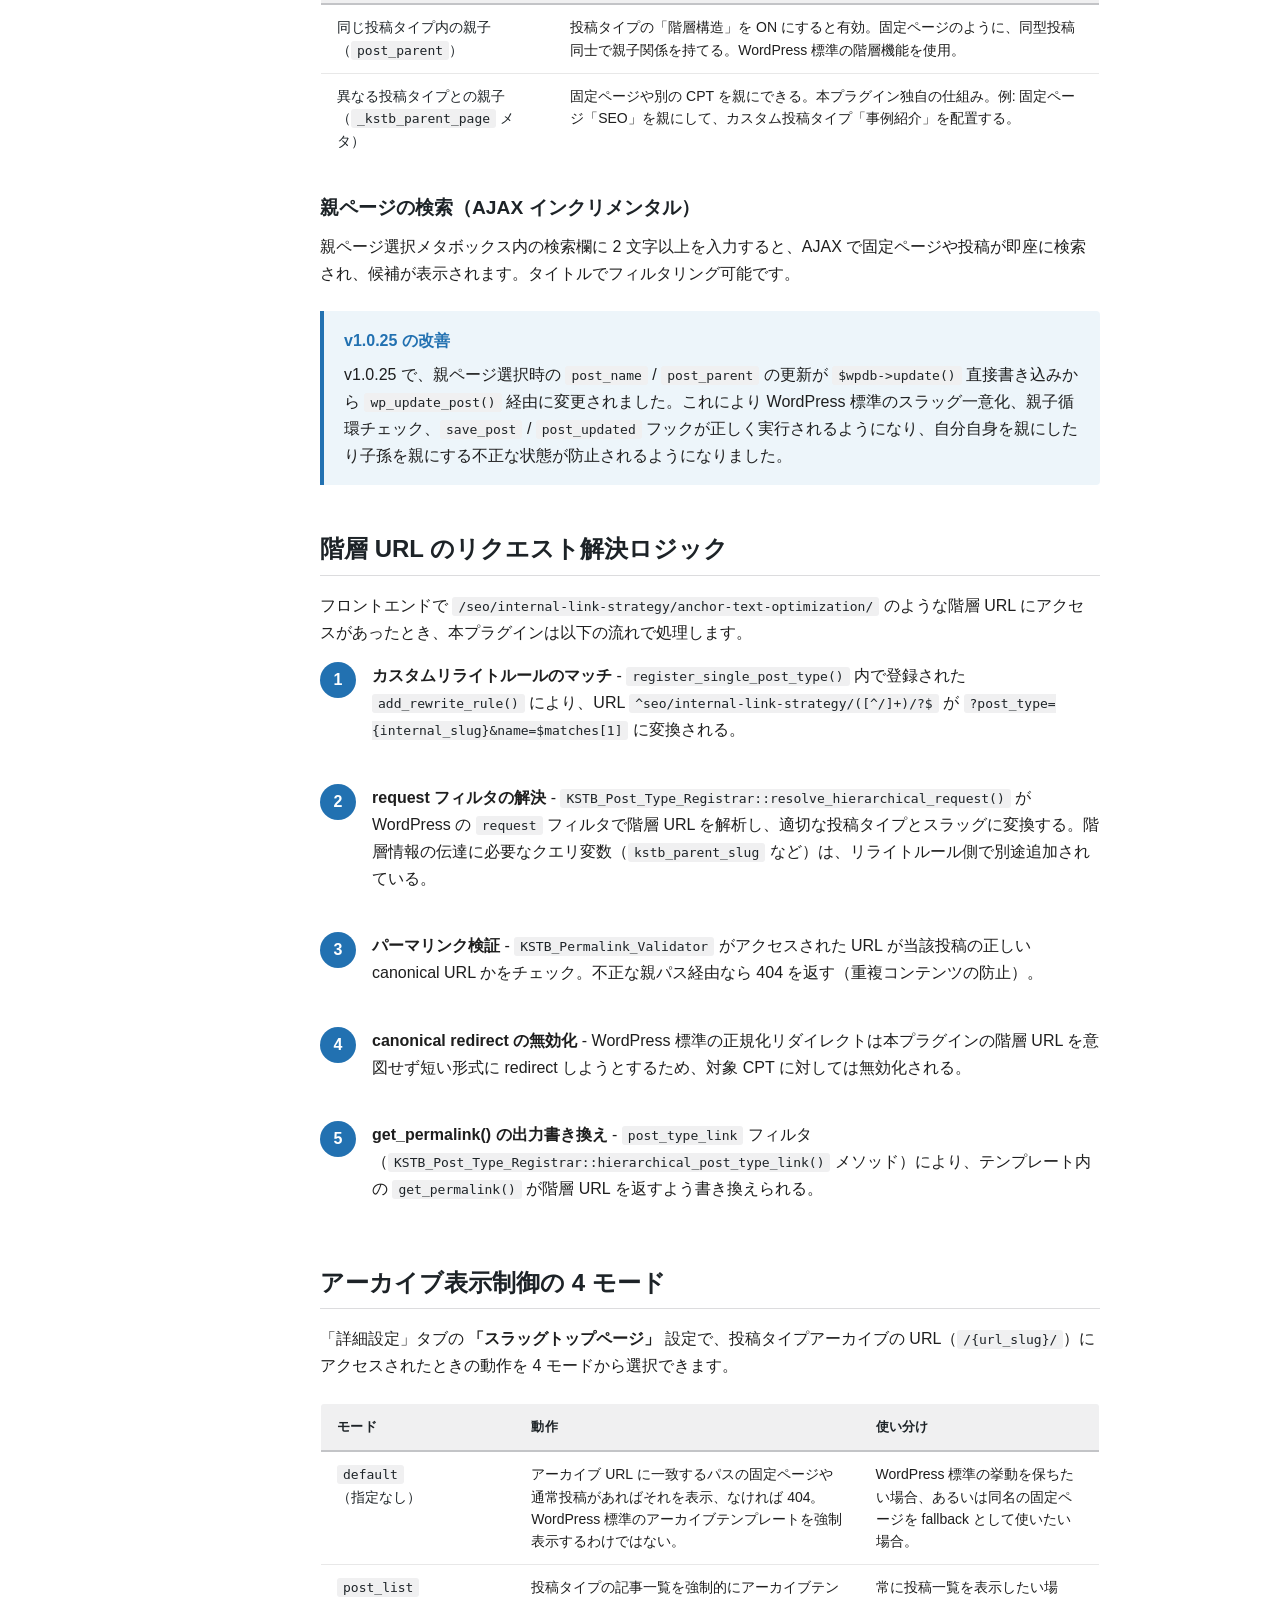
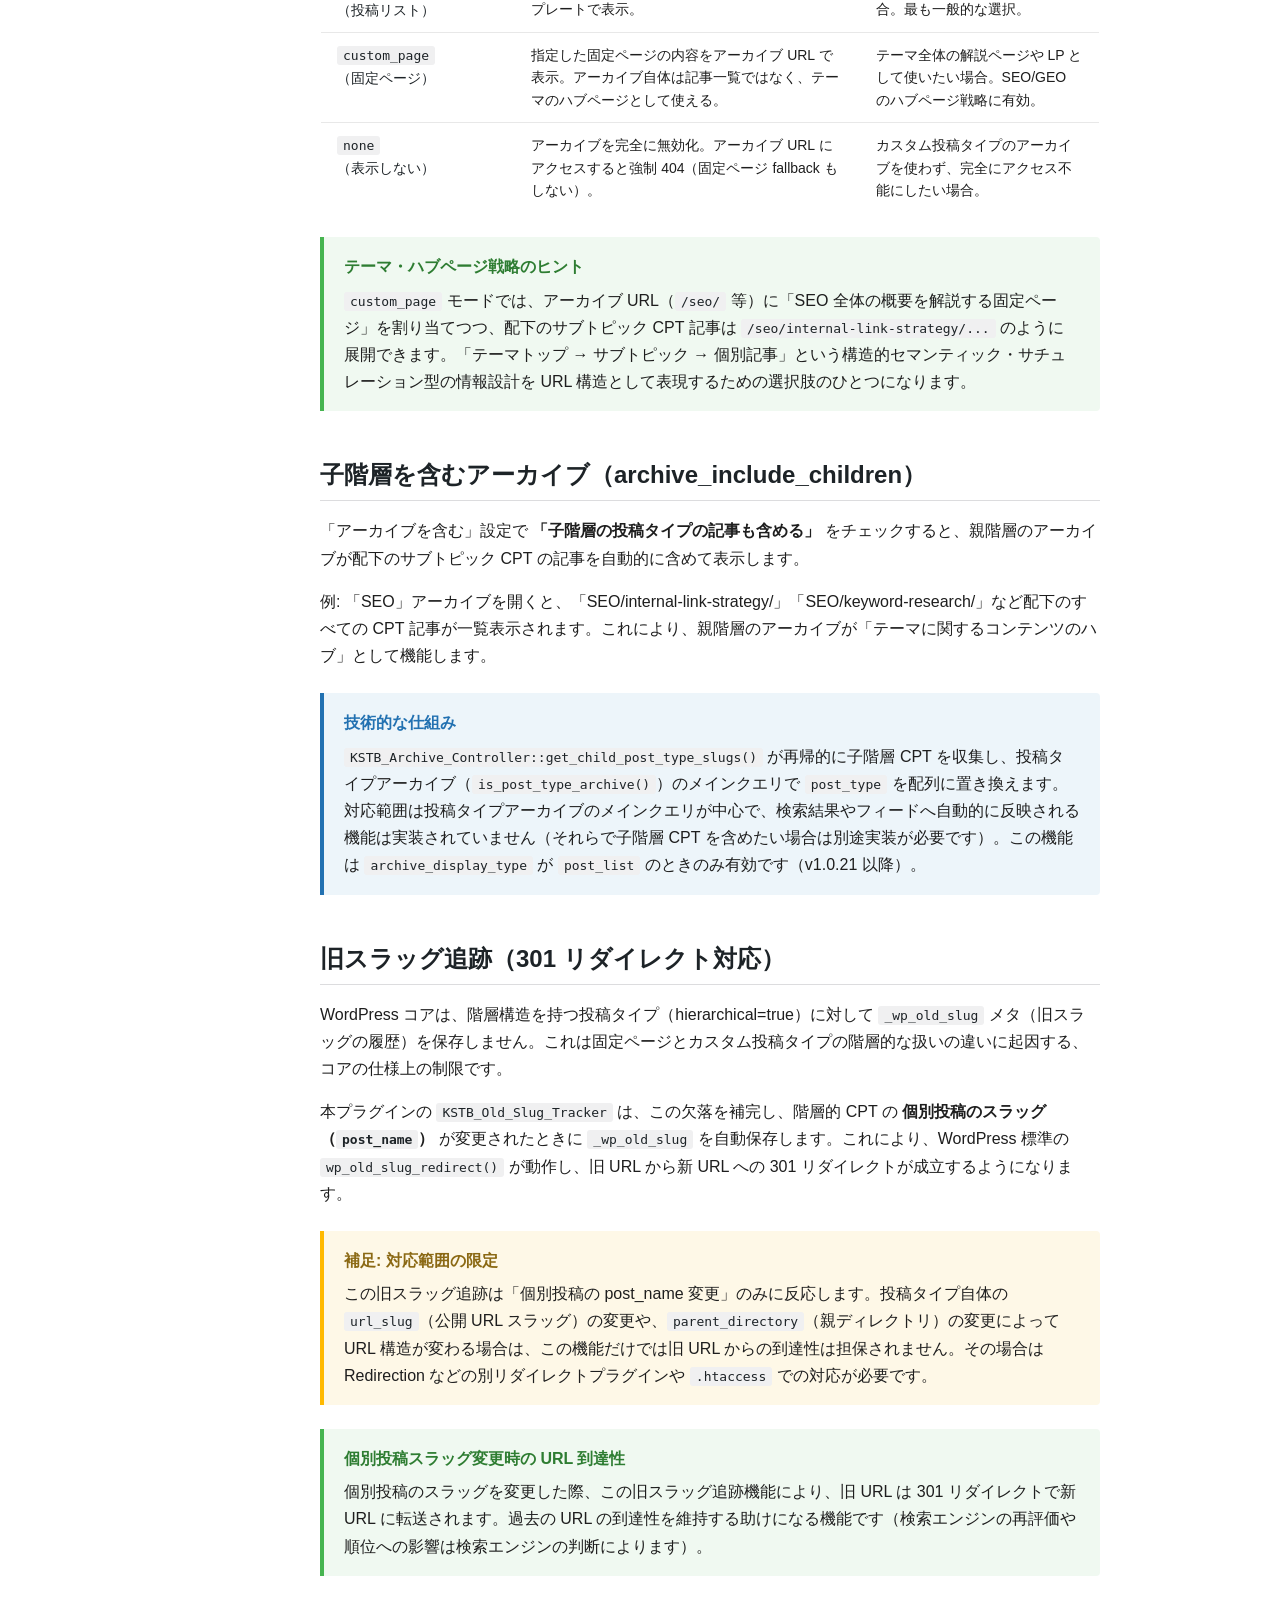
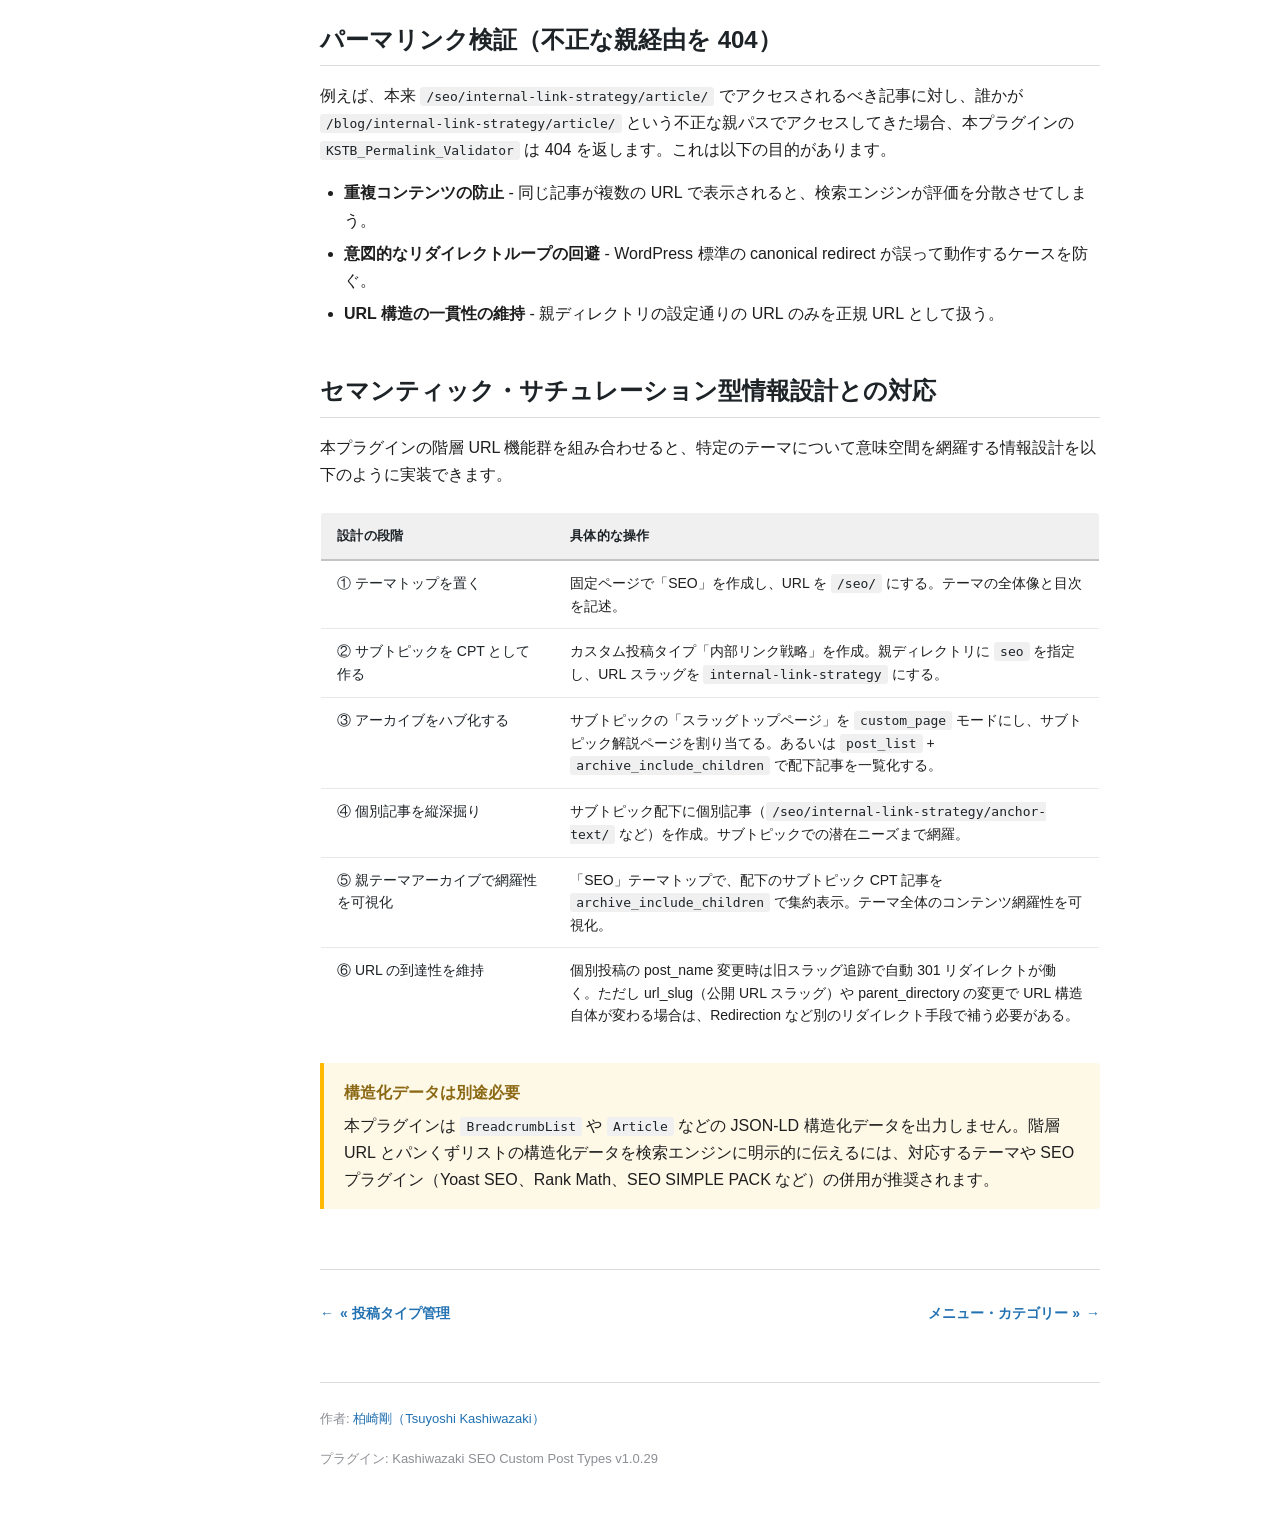
==== commit cf0065b8: "Update to v1.0.29 - MEDIUM-6: KSTB_Parent_Selector::init() 内のデッドコードを削除 (muplugins_loaded/plugins_loa" ====
--- a/docs/hierarchical-urls.html
+++ b/docs/hierarchical-urls.html
@@ -11,7 +11,7 @@
 <button class="hamburger-btn" aria-label="Menu" aria-expanded="false">&#9776;</button>
 
 <nav class="sidebar">
-<div class="sidebar-header"><h2 style="color:#fff;">Custom Post Types</h2><span class="version">v1.0.28</span><img src="images/main-visual.png" alt="" style="width:100%;border-radius:4px;margin-top:8px;"></div>
+<div class="sidebar-header"><h2 style="color:#fff;">Custom Post Types</h2><span class="version">v1.0.29</span><img src="images/main-visual.png" alt="" style="width:100%;border-radius:4px;margin-top:8px;"></div>
 <ul>
 <li><a href="index.html">概要</a></li>
 <li><a href="setup.html">インストール・初期設定</a></li>
@@ -266,7 +266,7 @@
 <a href="menu-and-category.html" class="next">メニュー・カテゴリー &raquo;</a>
 </nav>
 
-<footer class="manual-footer"><p>作者: <a href="https://www.tsuyoshikashiwazaki.jp/profile/" target="_blank" rel="noopener">柏崎剛（Tsuyoshi Kashiwazaki）</a></p><p>プラグイン: Kashiwazaki SEO Custom Post Types v1.0.28</p></footer>
+<footer class="manual-footer"><p>作者: <a href="https://www.tsuyoshikashiwazaki.jp/profile/" target="_blank" rel="noopener">柏崎剛（Tsuyoshi Kashiwazaki）</a></p><p>プラグイン: Kashiwazaki SEO Custom Post Types v1.0.29</p></footer>
 
 </main>
 
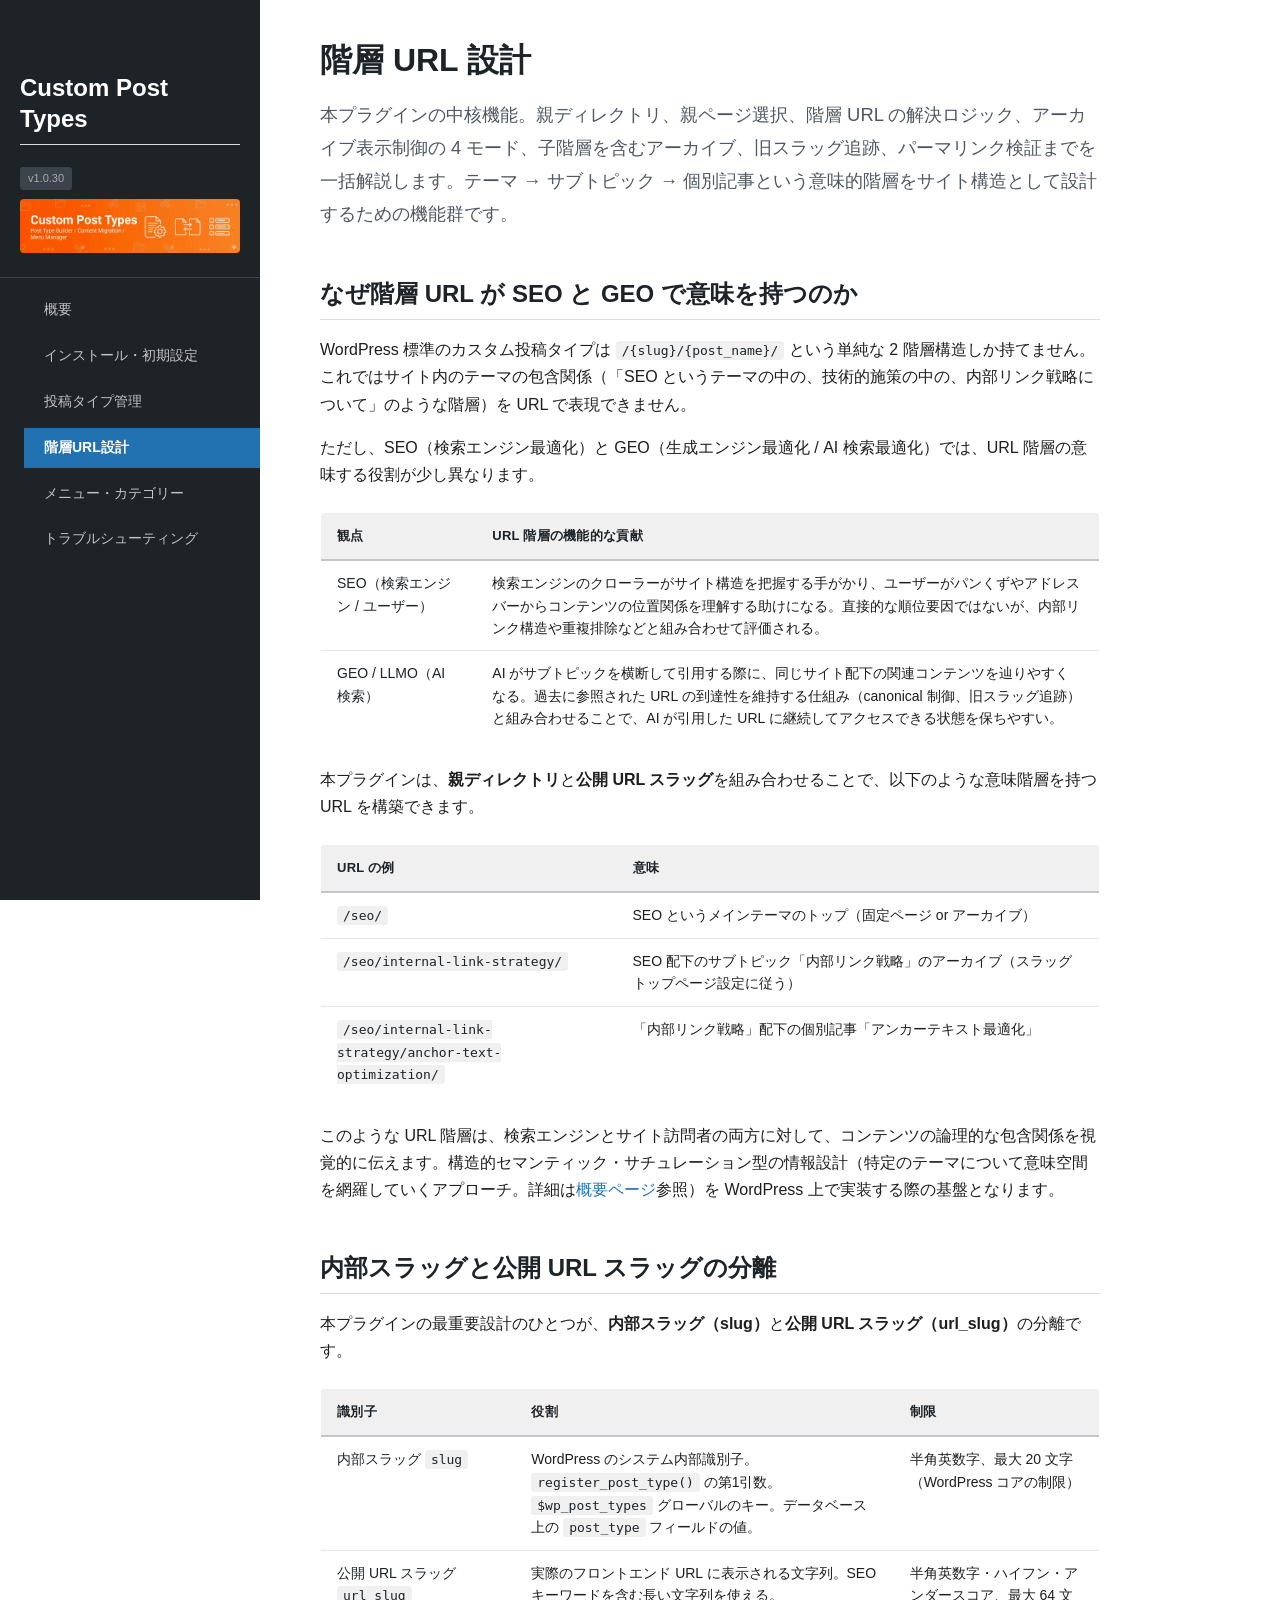
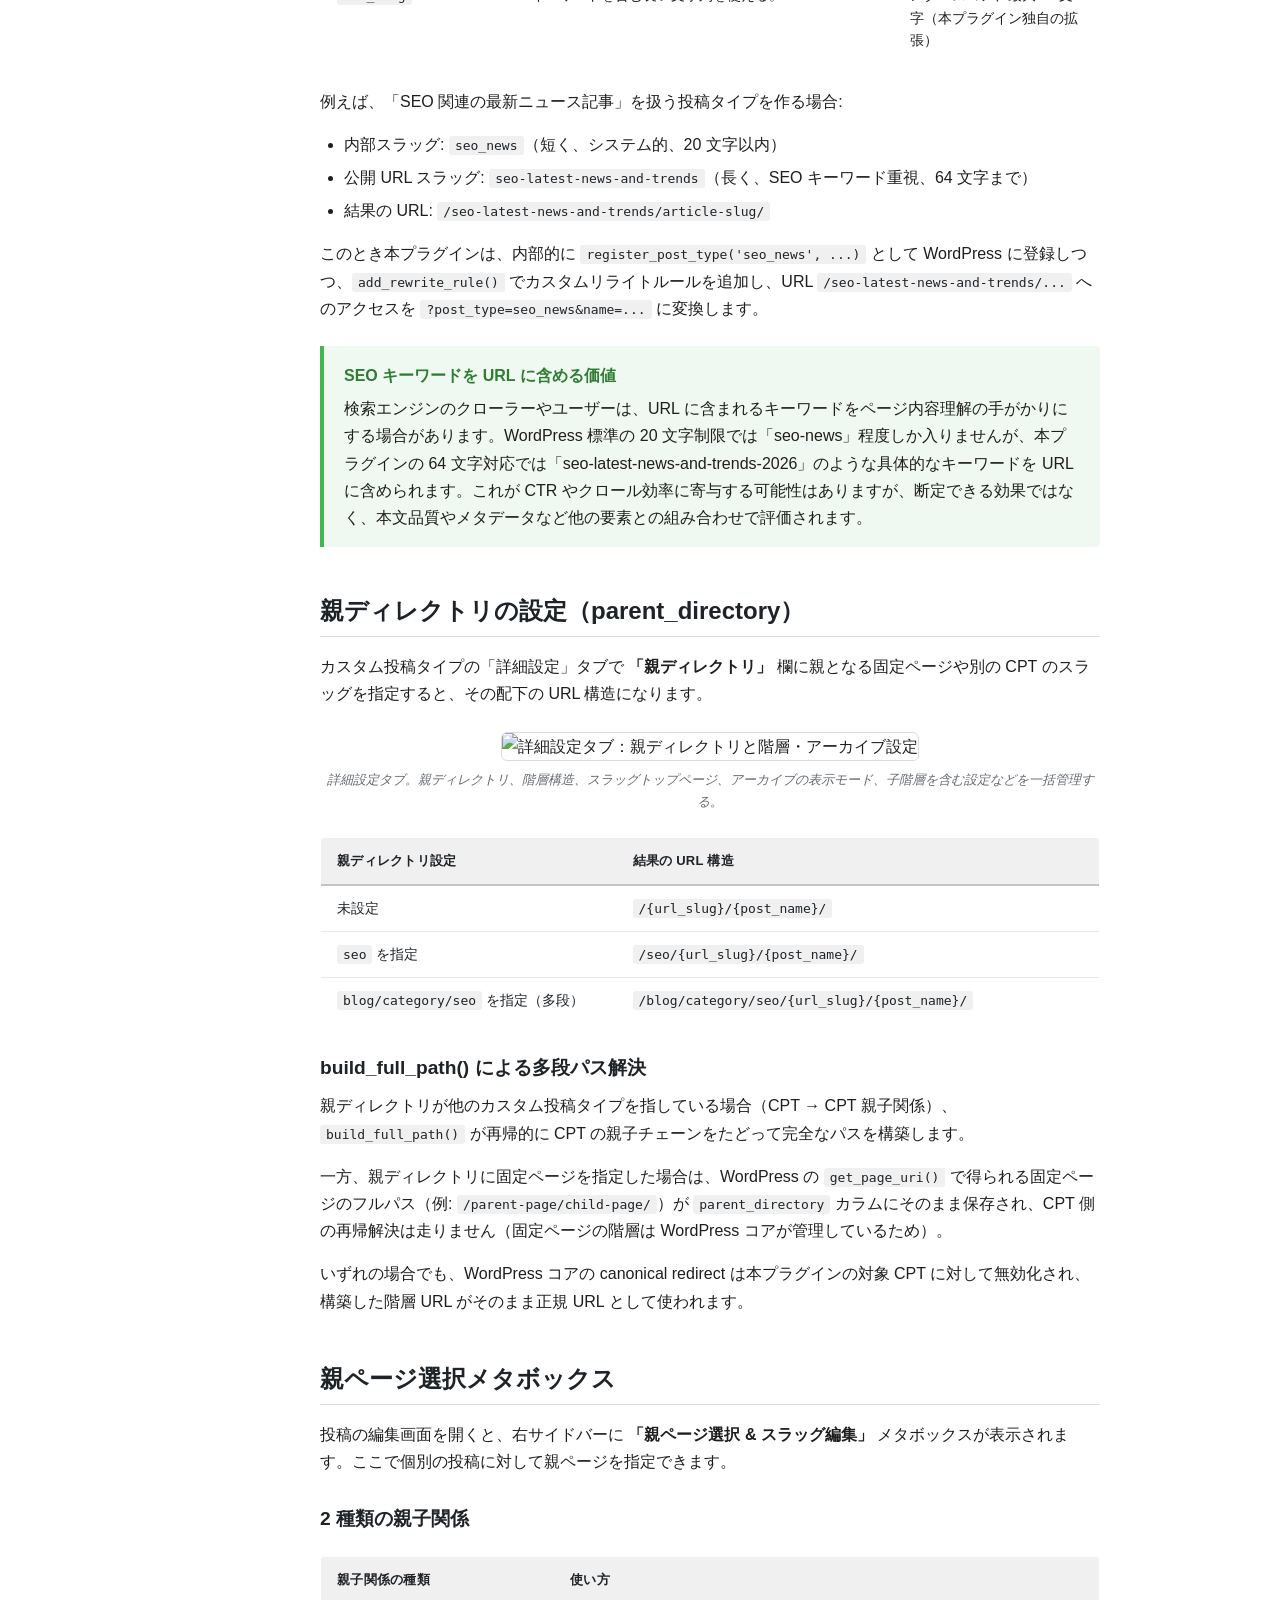
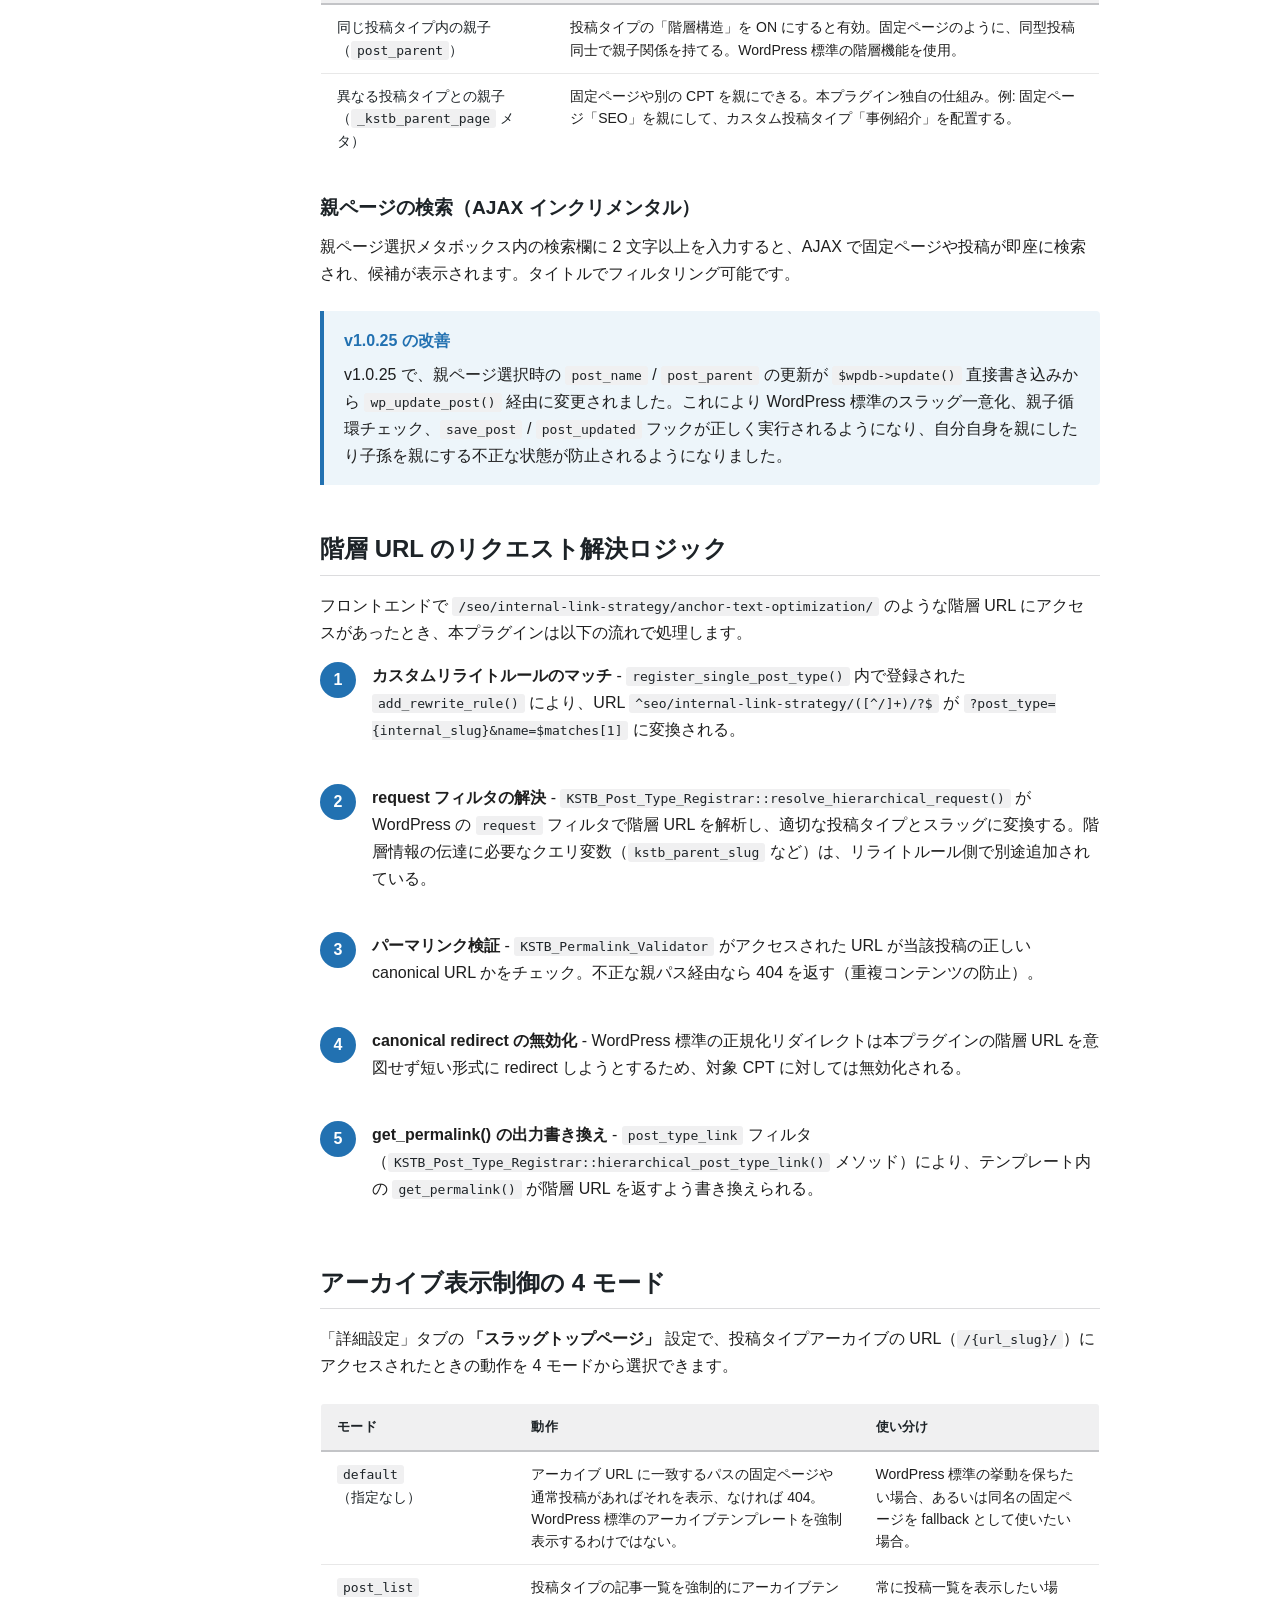
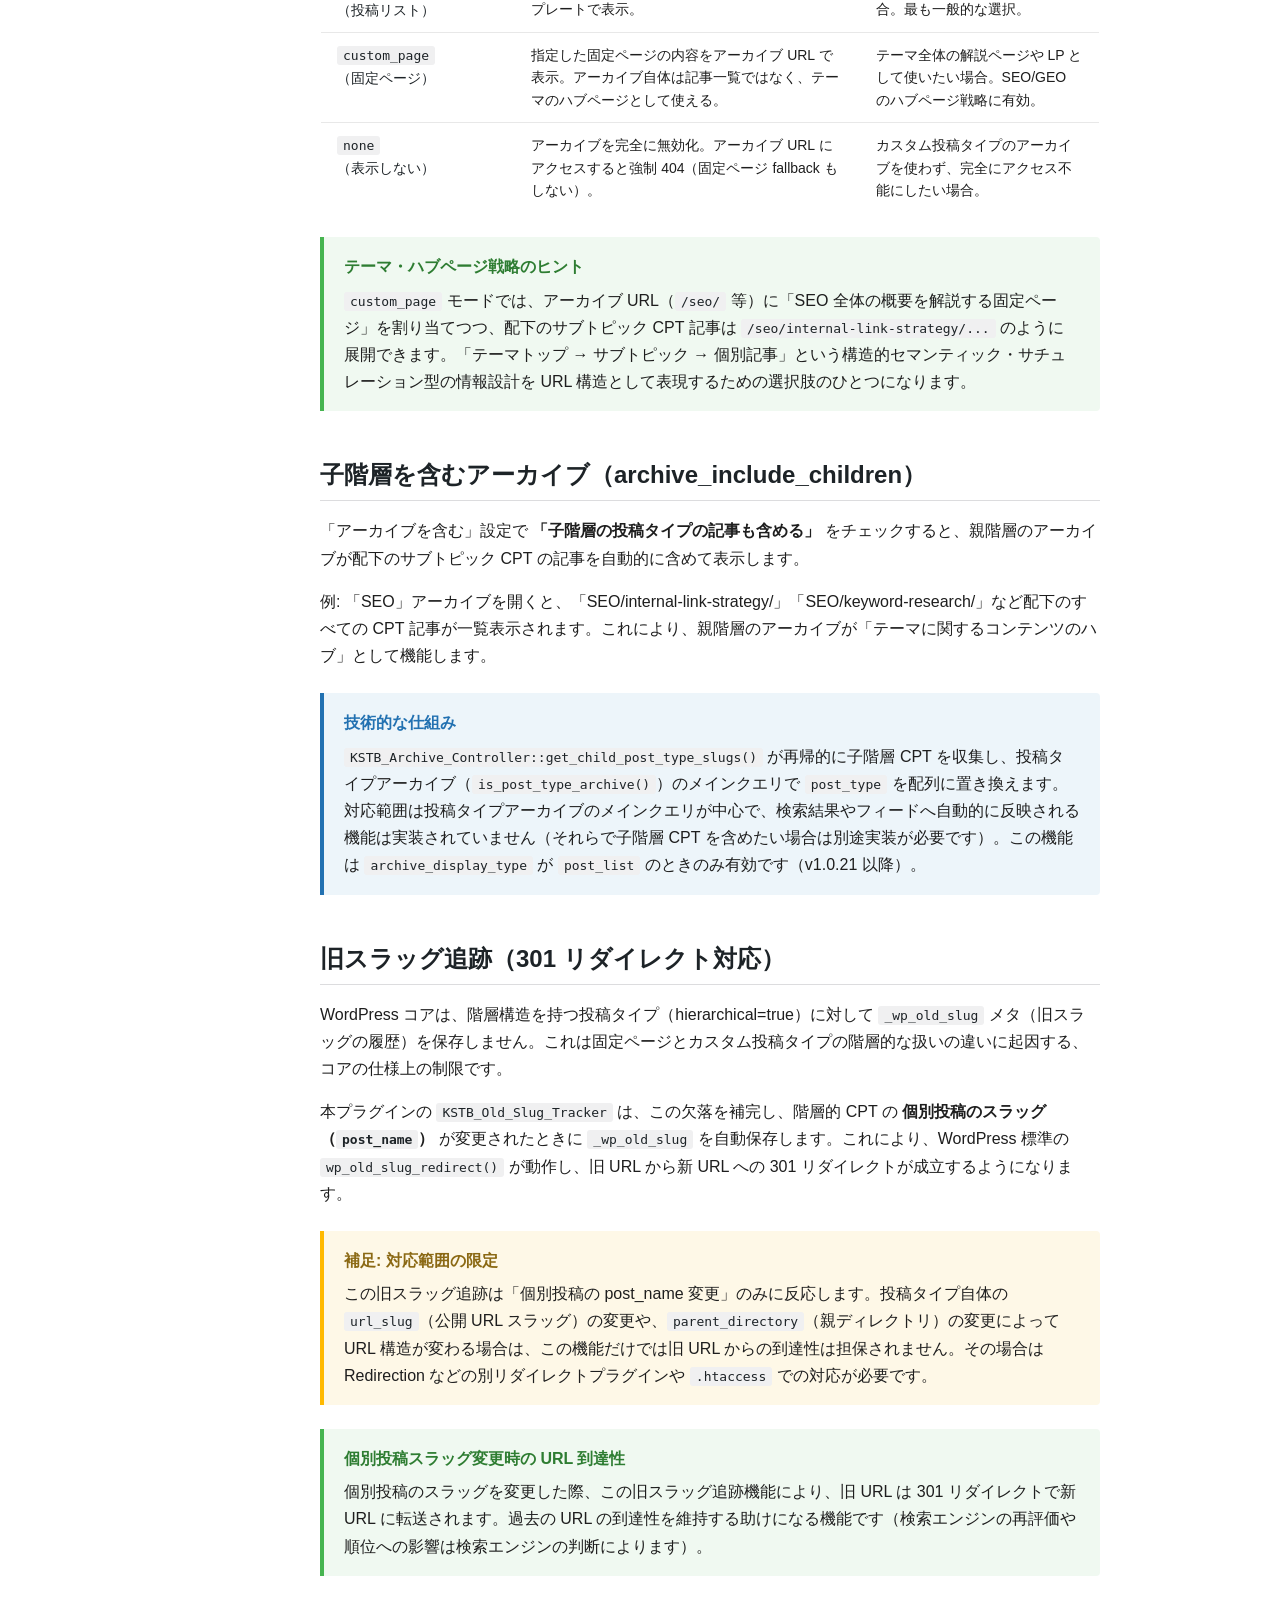
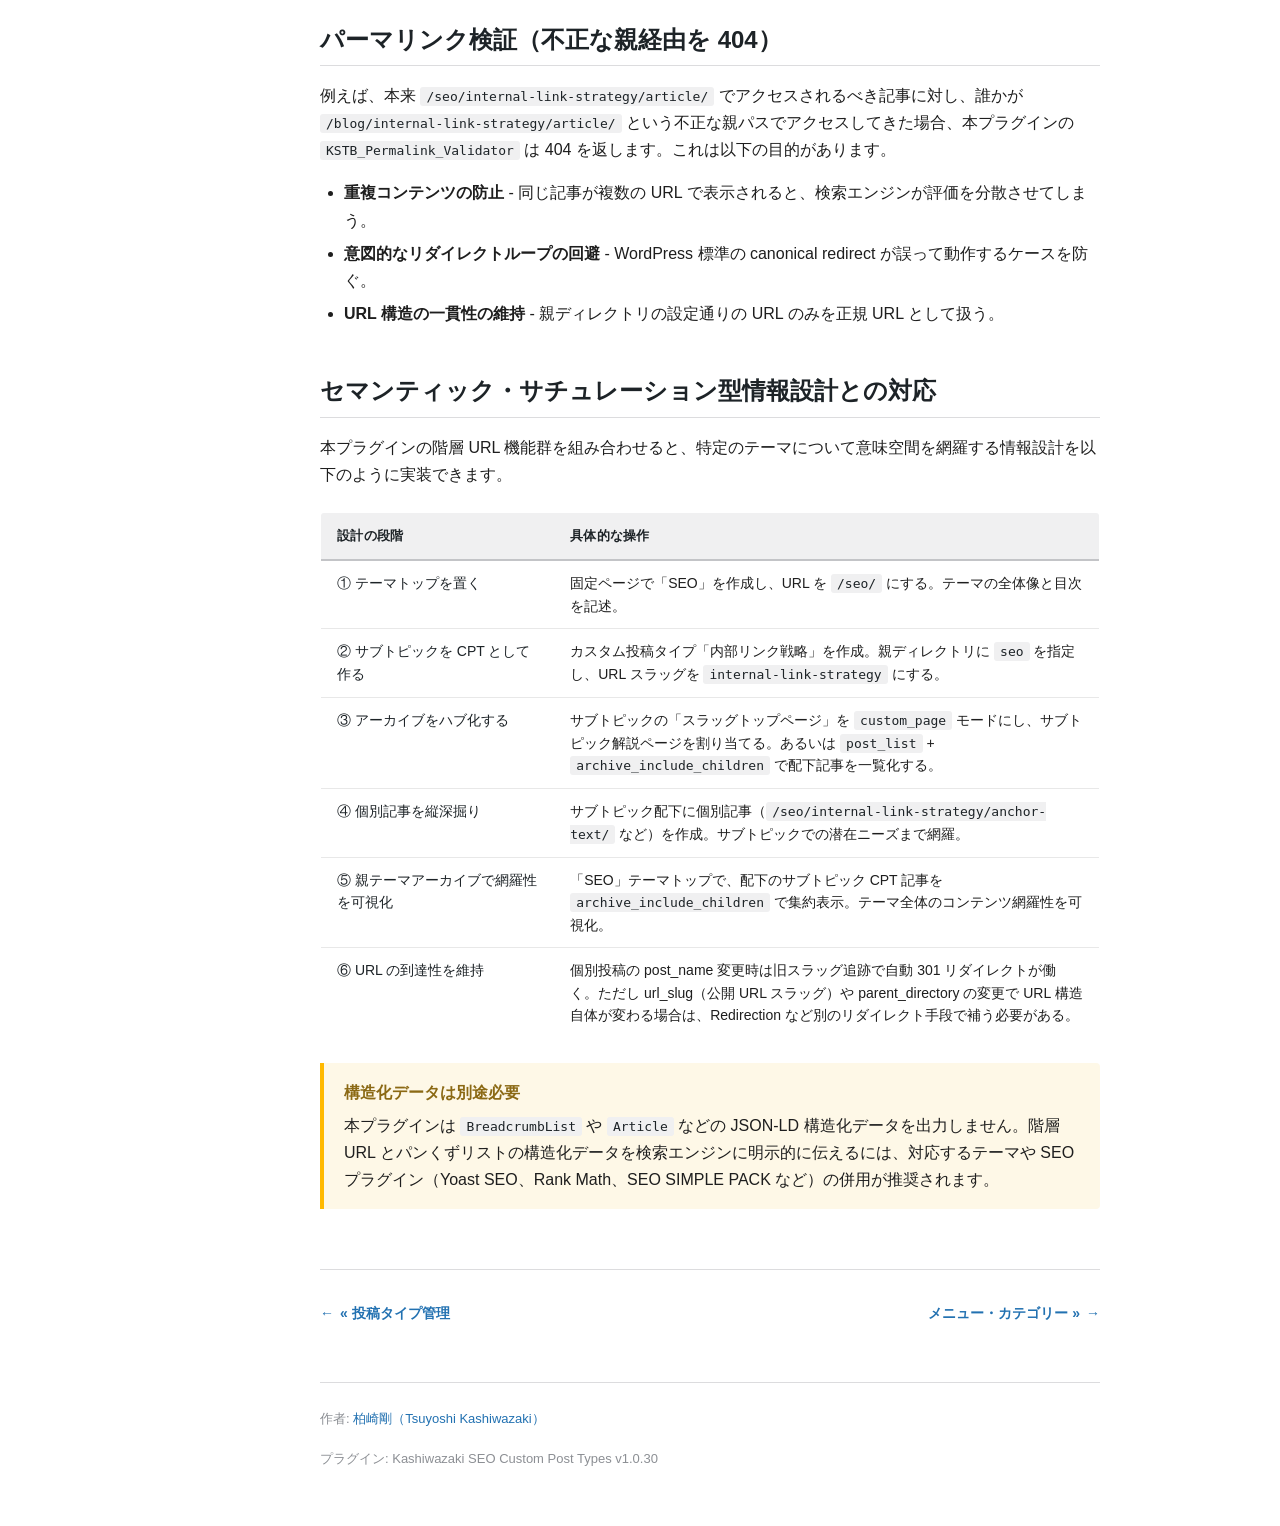
==== commit b38031fb: "Update to v1.0.30 - MEDIUM-7: class-parent-selector.php から階層 URL 経路で重複登録されていた `__return_false` リダイレク" ====
--- a/docs/hierarchical-urls.html
+++ b/docs/hierarchical-urls.html
@@ -11,7 +11,7 @@
 <button class="hamburger-btn" aria-label="Menu" aria-expanded="false">&#9776;</button>
 
 <nav class="sidebar">
-<div class="sidebar-header"><h2 style="color:#fff;">Custom Post Types</h2><span class="version">v1.0.29</span><img src="images/main-visual.png" alt="" style="width:100%;border-radius:4px;margin-top:8px;"></div>
+<div class="sidebar-header"><h2 style="color:#fff;">Custom Post Types</h2><span class="version">v1.0.30</span><img src="images/main-visual.png" alt="" style="width:100%;border-radius:4px;margin-top:8px;"></div>
 <ul>
 <li><a href="index.html">概要</a></li>
 <li><a href="setup.html">インストール・初期設定</a></li>
@@ -266,7 +266,7 @@
 <a href="menu-and-category.html" class="next">メニュー・カテゴリー &raquo;</a>
 </nav>
 
-<footer class="manual-footer"><p>作者: <a href="https://www.tsuyoshikashiwazaki.jp/profile/" target="_blank" rel="noopener">柏崎剛（Tsuyoshi Kashiwazaki）</a></p><p>プラグイン: Kashiwazaki SEO Custom Post Types v1.0.29</p></footer>
+<footer class="manual-footer"><p>作者: <a href="https://www.tsuyoshikashiwazaki.jp/profile/" target="_blank" rel="noopener">柏崎剛（Tsuyoshi Kashiwazaki）</a></p><p>プラグイン: Kashiwazaki SEO Custom Post Types v1.0.30</p></footer>
 
 </main>
 
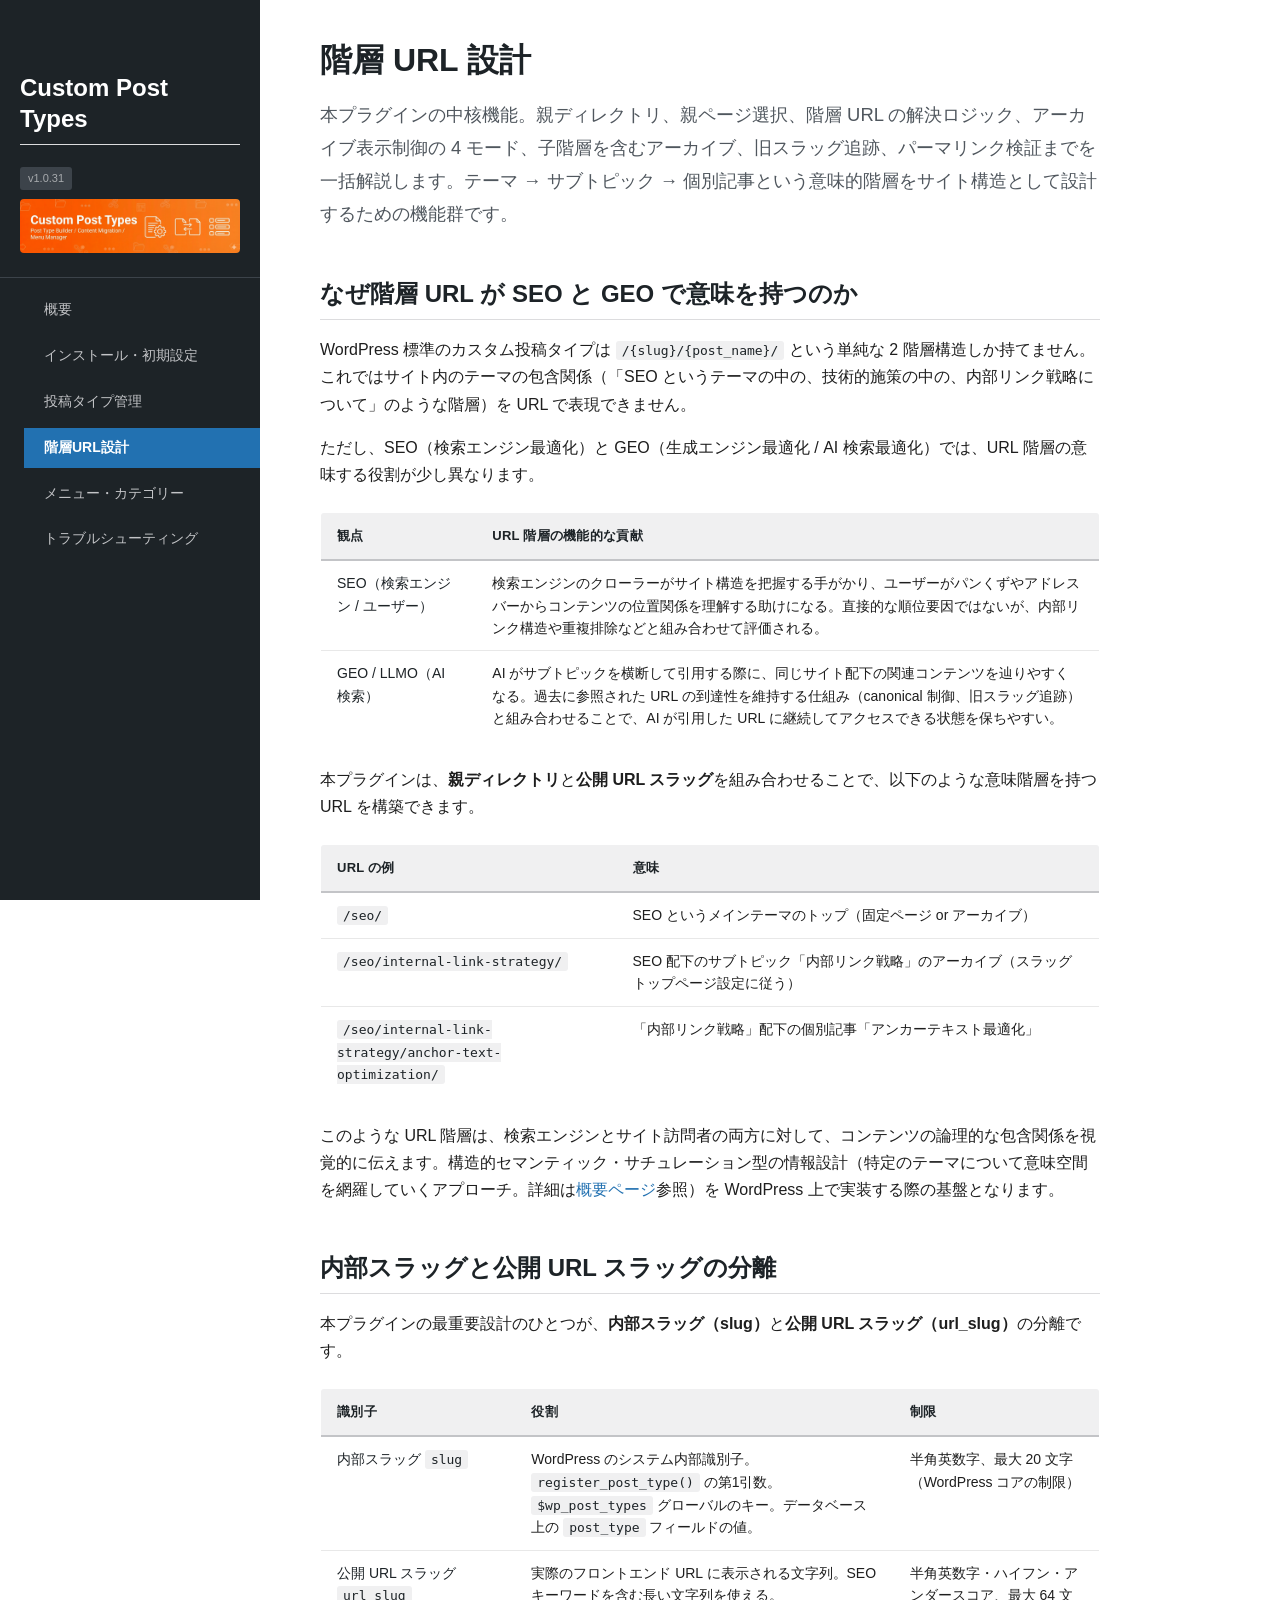
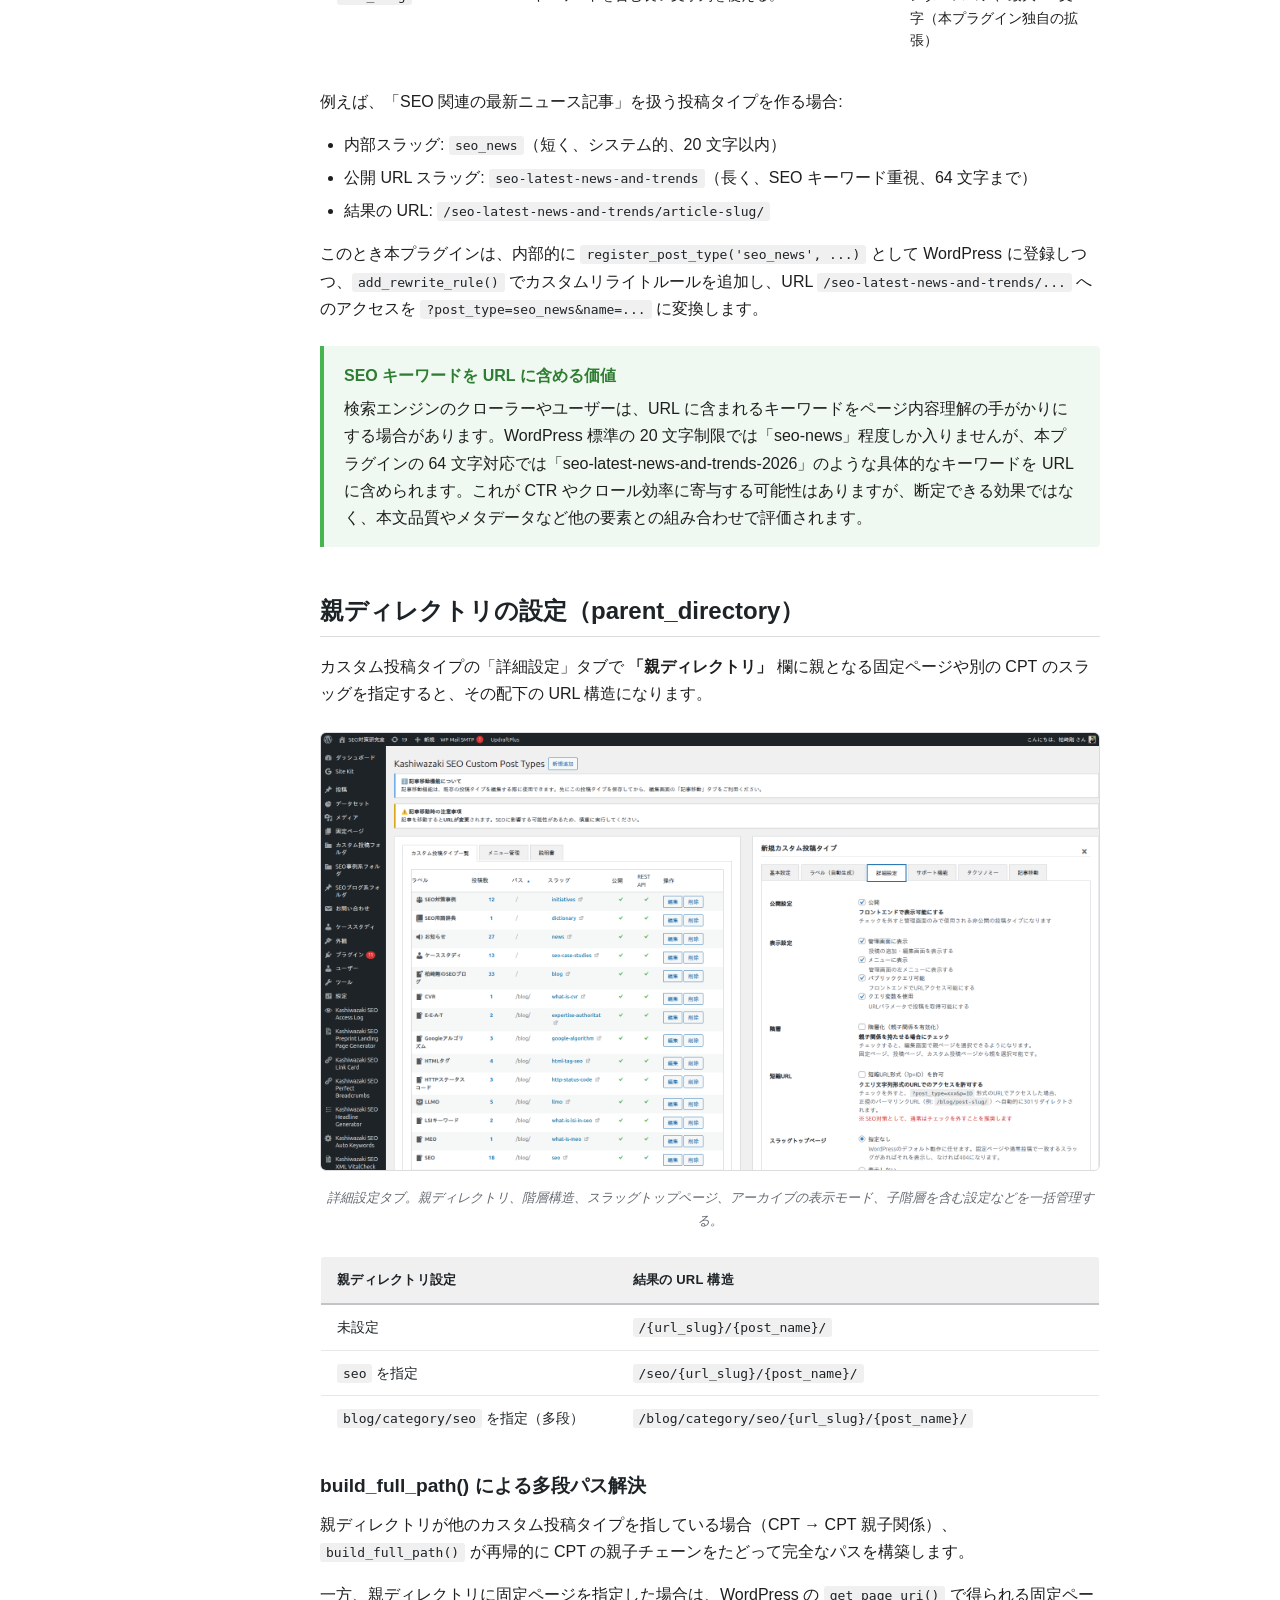
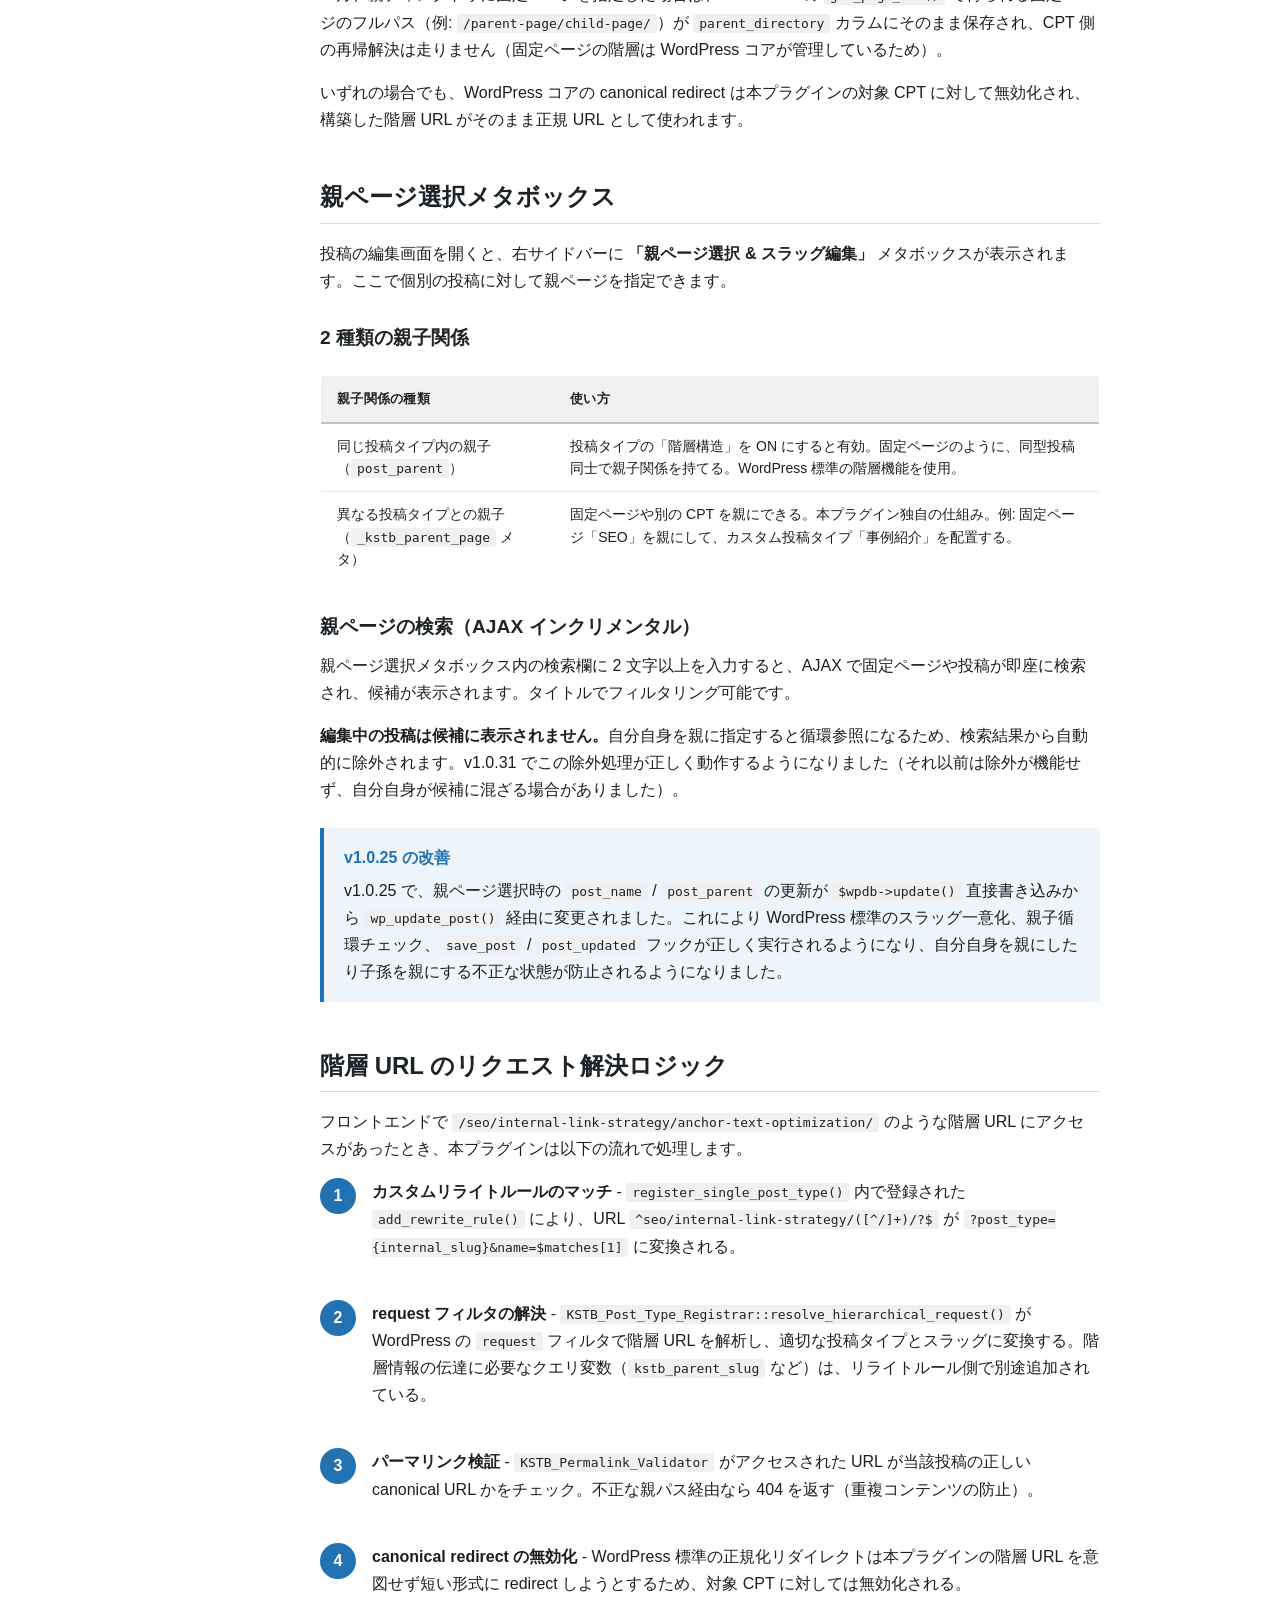
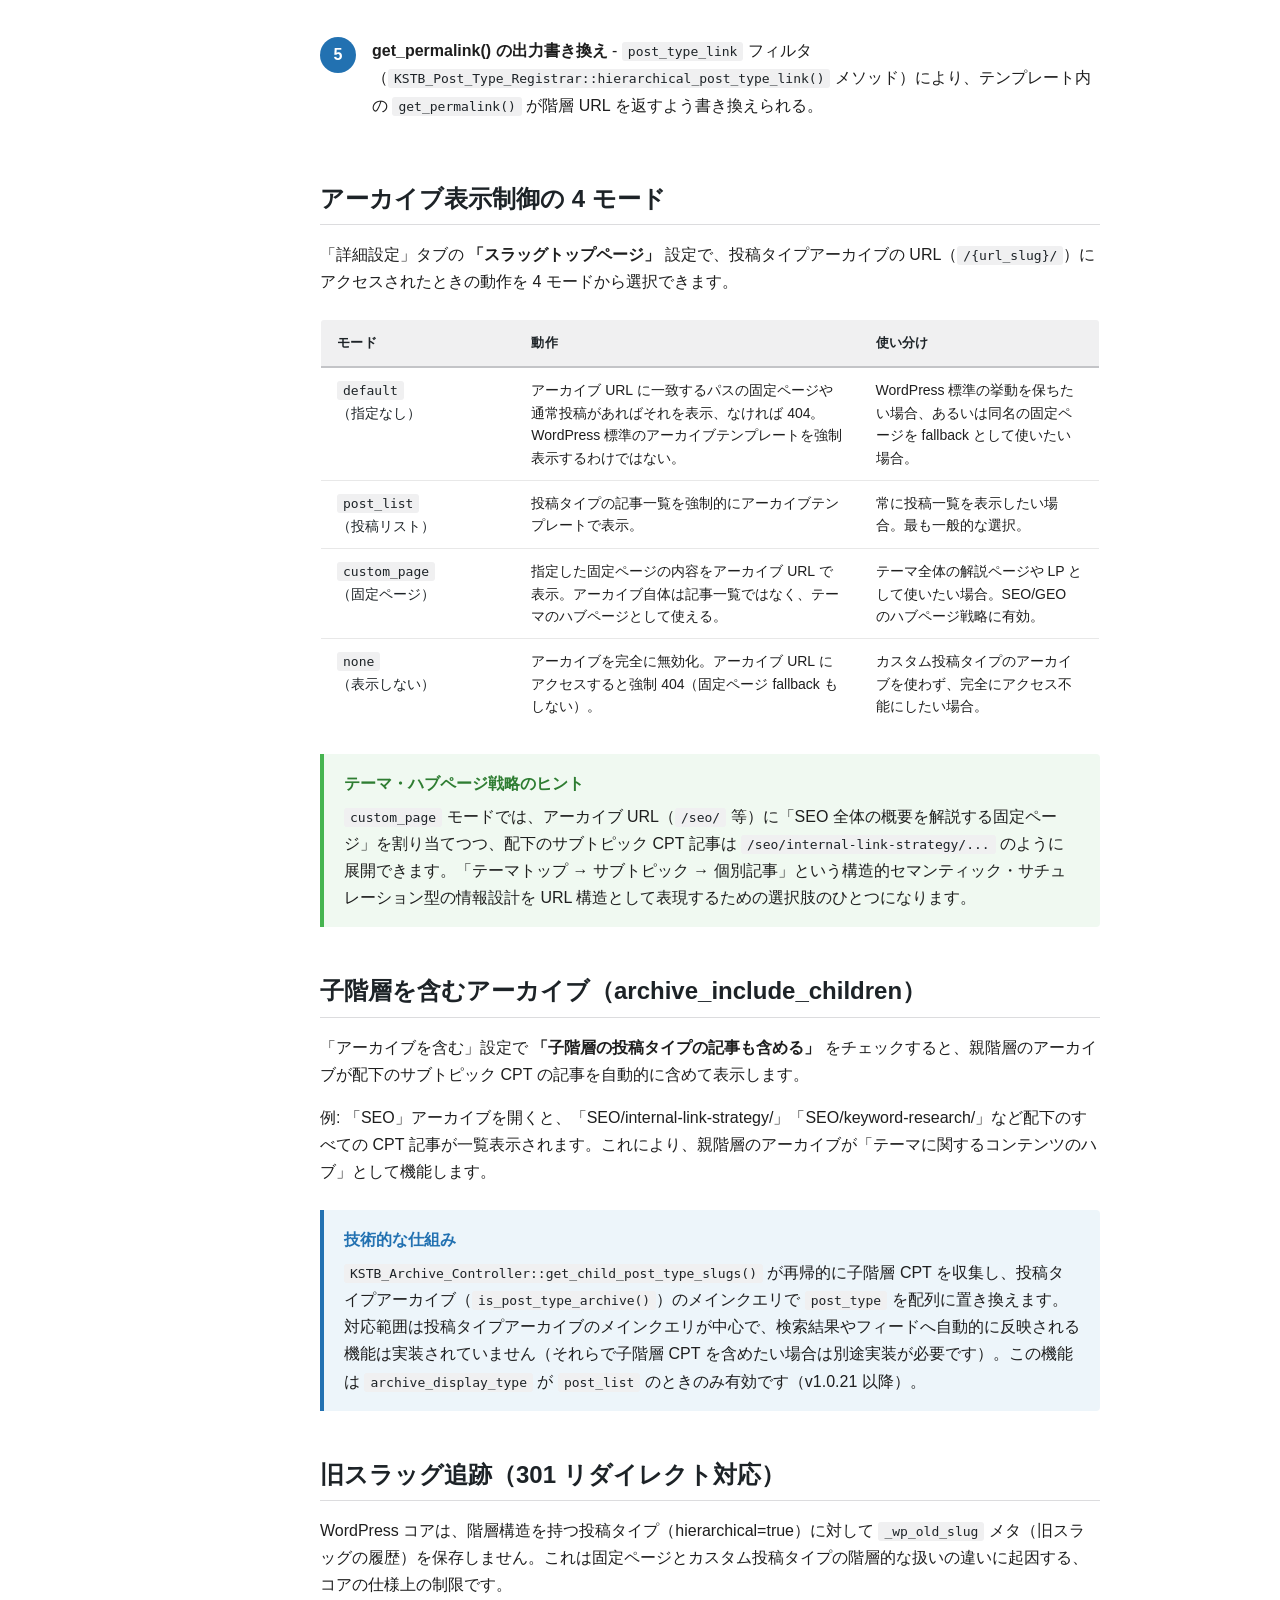
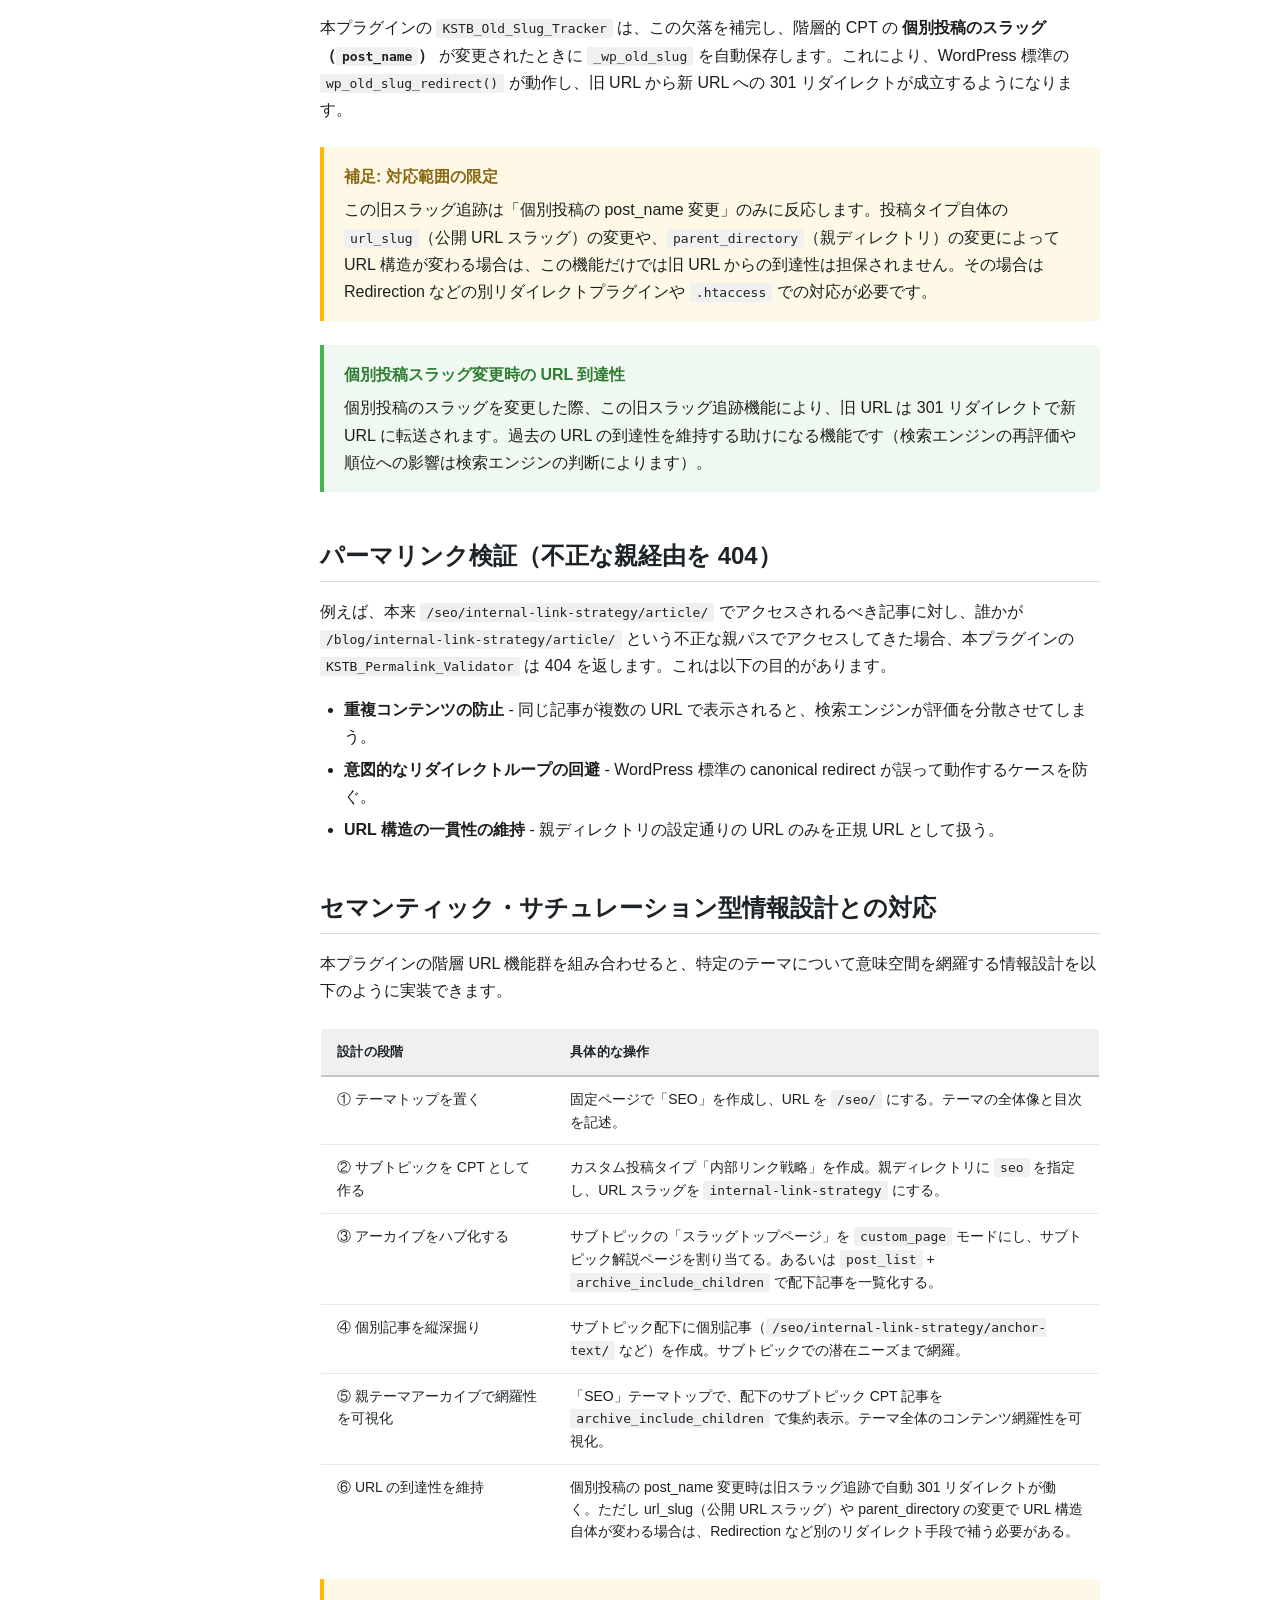
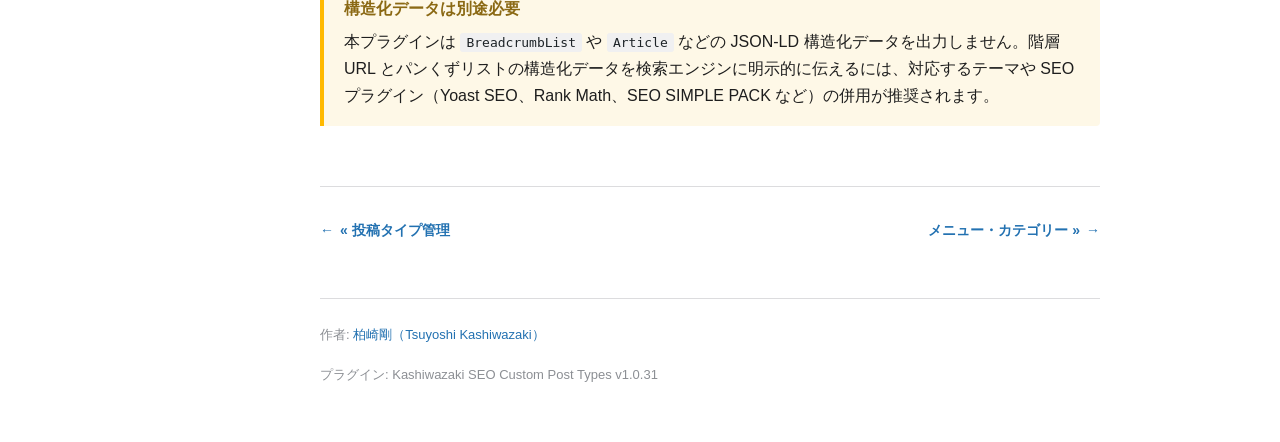
==== commit 92521039: "Update to v1.0.31 - Security: 管理画面 JS の保存型 XSS を修正。記事移動タブのタクソノミー選択で optgroup / option を文字列連結で生成していたた" ====
--- a/docs/hierarchical-urls.html
+++ b/docs/hierarchical-urls.html
@@ -11,7 +11,7 @@
 <button class="hamburger-btn" aria-label="Menu" aria-expanded="false">&#9776;</button>
 
 <nav class="sidebar">
-<div class="sidebar-header"><h2 style="color:#fff;">Custom Post Types</h2><span class="version">v1.0.30</span><img src="images/main-visual.png" alt="" style="width:100%;border-radius:4px;margin-top:8px;"></div>
+<div class="sidebar-header"><h2 style="color:#fff;">Custom Post Types</h2><span class="version">v1.0.31</span><img src="images/main-visual.png" alt="" style="width:100%;border-radius:4px;margin-top:8px;"></div>
 <ul>
 <li><a href="index.html">概要</a></li>
 <li><a href="setup.html">インストール・初期設定</a></li>
@@ -135,6 +135,7 @@
 <h3>親ページの検索（AJAX インクリメンタル）</h3>
 
 <p>親ページ選択メタボックス内の検索欄に 2 文字以上を入力すると、AJAX で固定ページや投稿が即座に検索され、候補が表示されます。タイトルでフィルタリング可能です。</p>
+<p><strong>編集中の投稿は候補に表示されません。</strong>自分自身を親に指定すると循環参照になるため、検索結果から自動的に除外されます。v1.0.31 でこの除外処理が正しく動作するようになりました（それ以前は除外が機能せず、自分自身が候補に混ざる場合がありました）。</p>
 
 <div class="callout callout-note">
 <p class="callout-title">v1.0.25 の改善</p>
@@ -266,7 +267,7 @@
 <a href="menu-and-category.html" class="next">メニュー・カテゴリー &raquo;</a>
 </nav>
 
-<footer class="manual-footer"><p>作者: <a href="https://www.tsuyoshikashiwazaki.jp/profile/" target="_blank" rel="noopener">柏崎剛（Tsuyoshi Kashiwazaki）</a></p><p>プラグイン: Kashiwazaki SEO Custom Post Types v1.0.30</p></footer>
+<footer class="manual-footer"><p>作者: <a href="https://www.tsuyoshikashiwazaki.jp/profile/" target="_blank" rel="noopener">柏崎剛（Tsuyoshi Kashiwazaki）</a></p><p>プラグイン: Kashiwazaki SEO Custom Post Types v1.0.31</p></footer>
 
 </main>
 
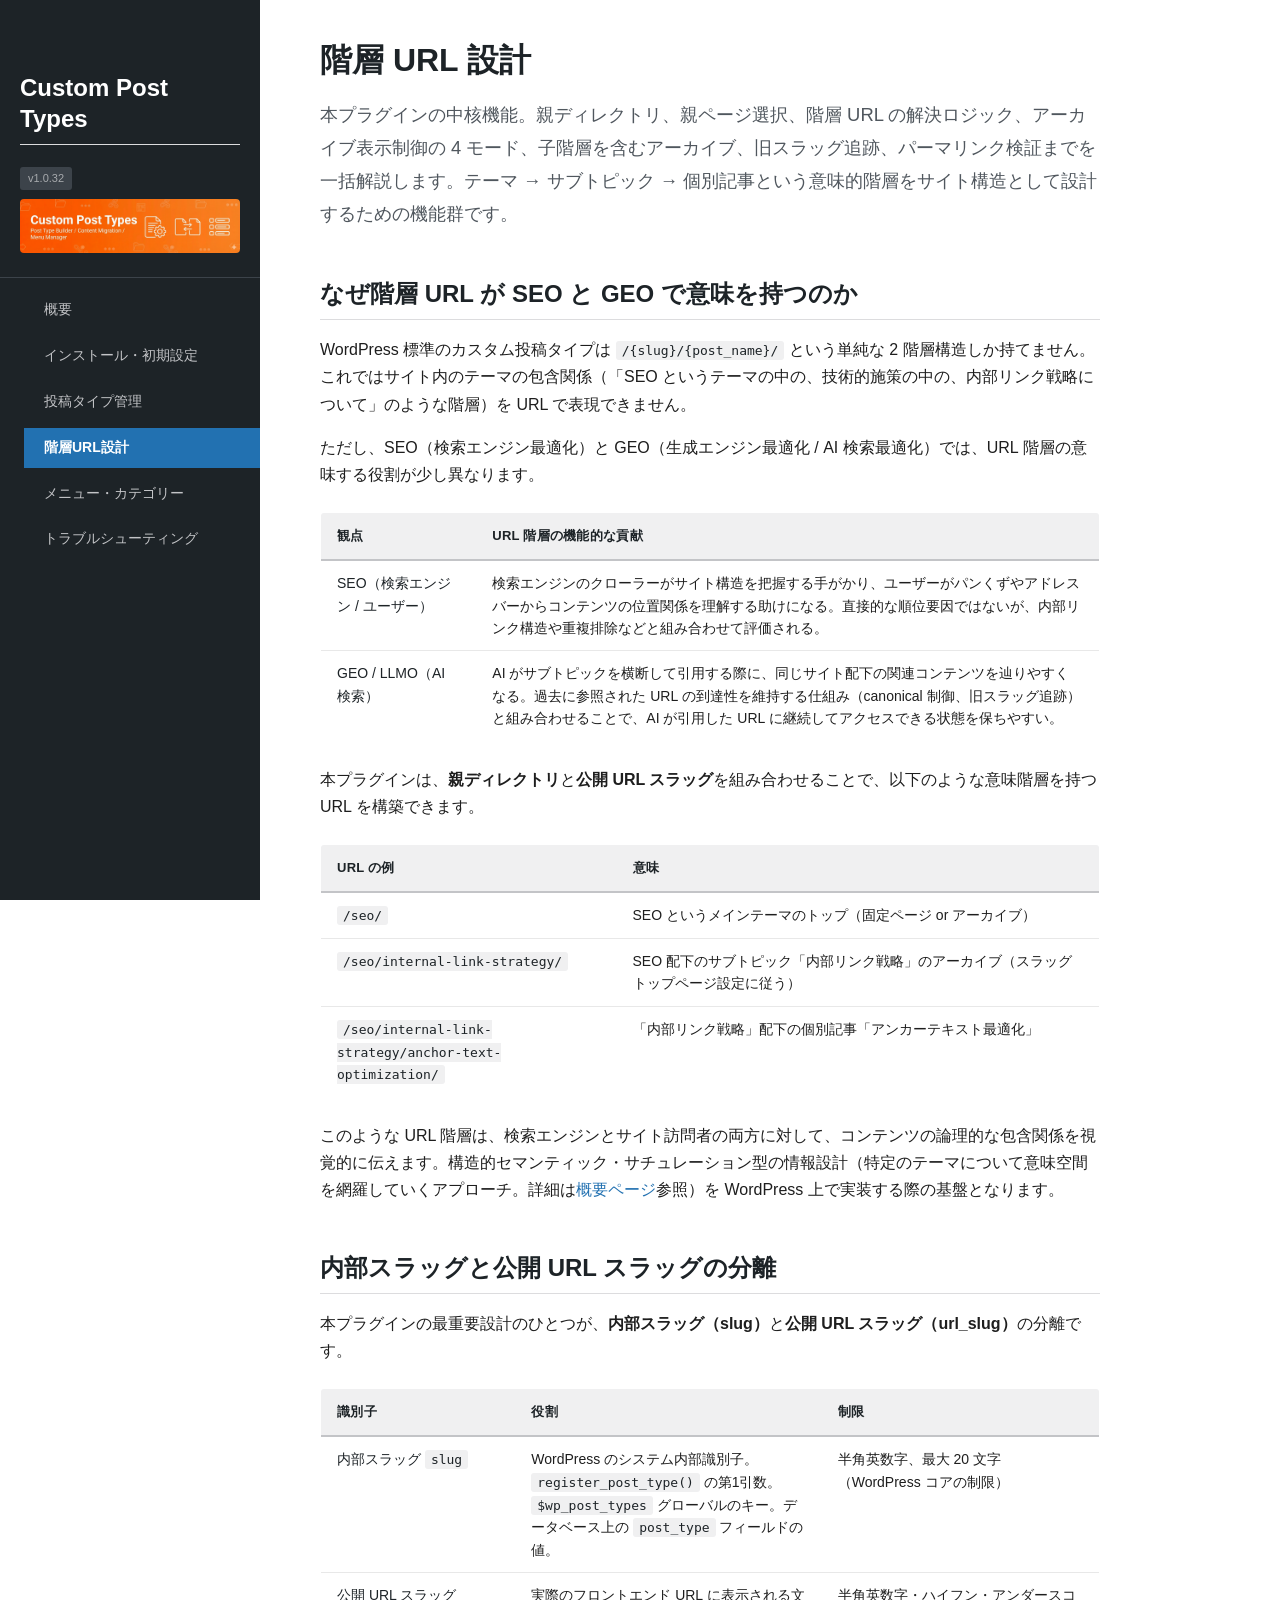
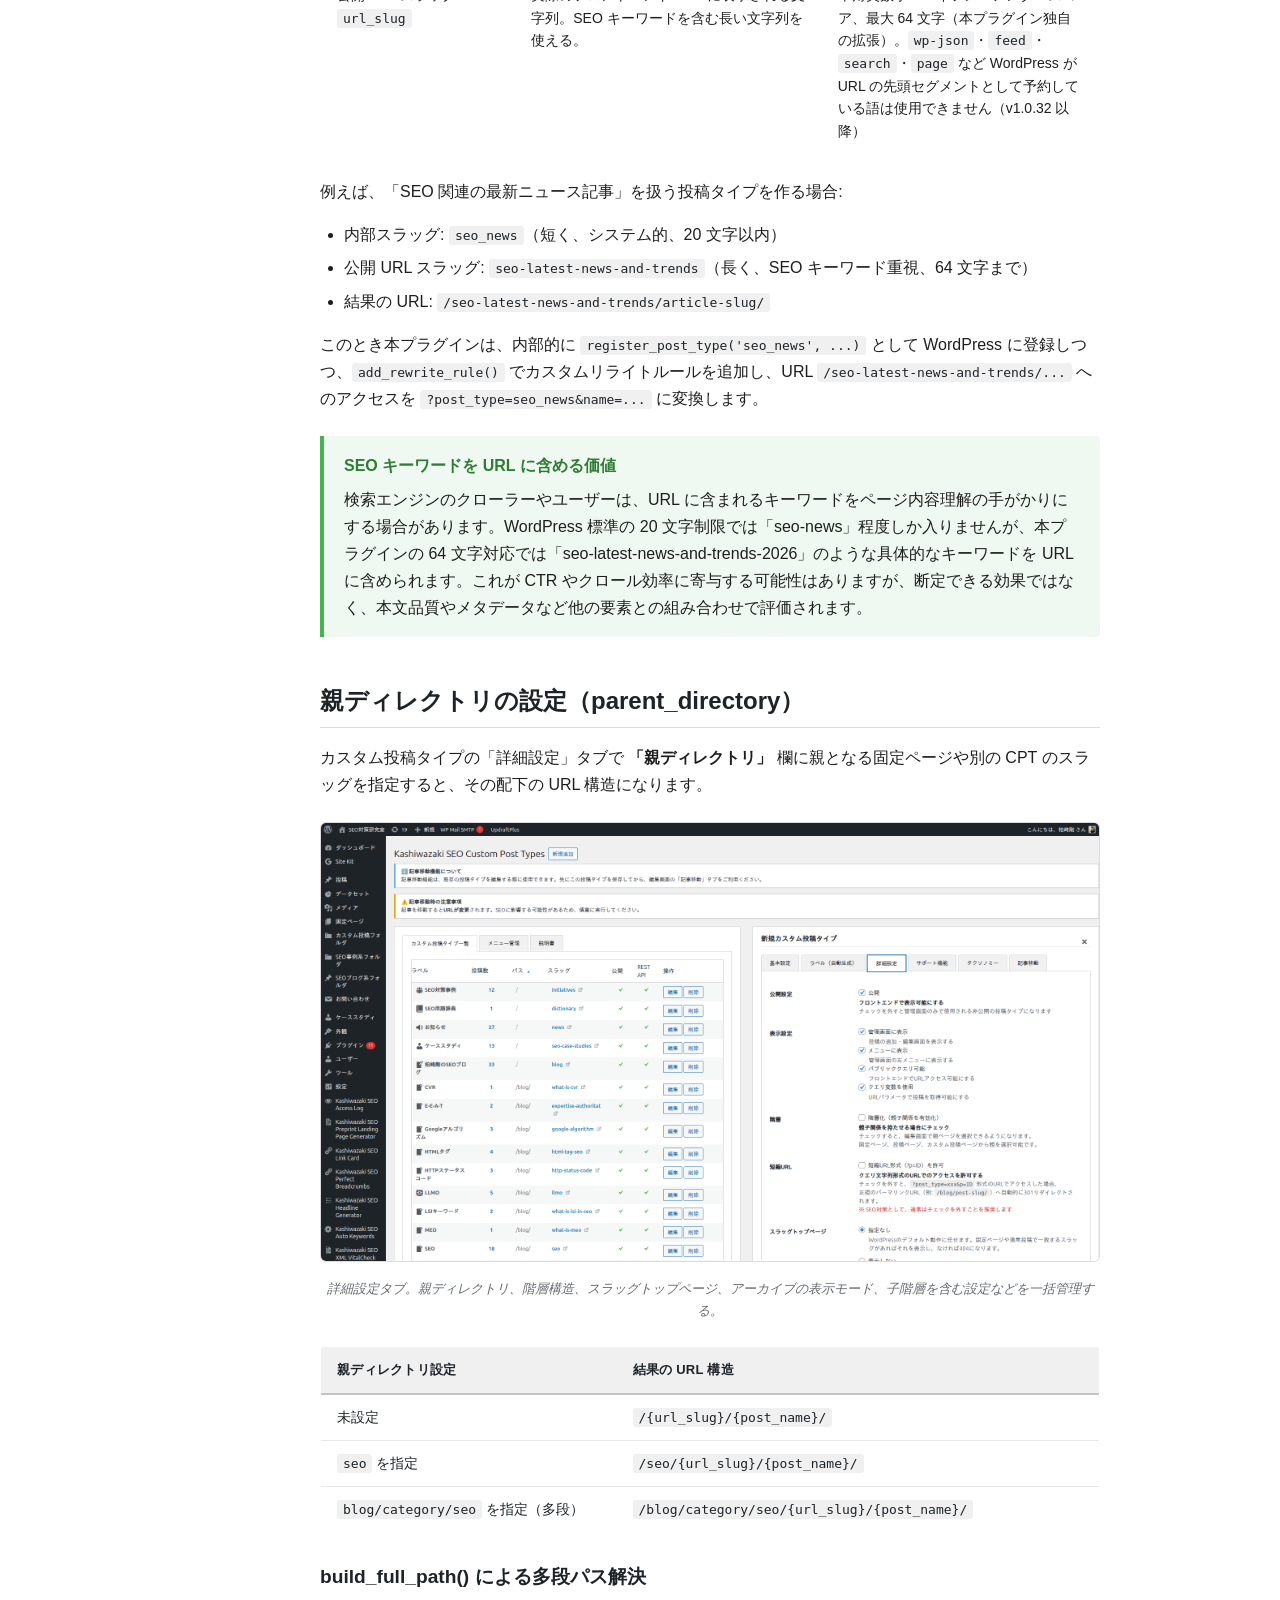
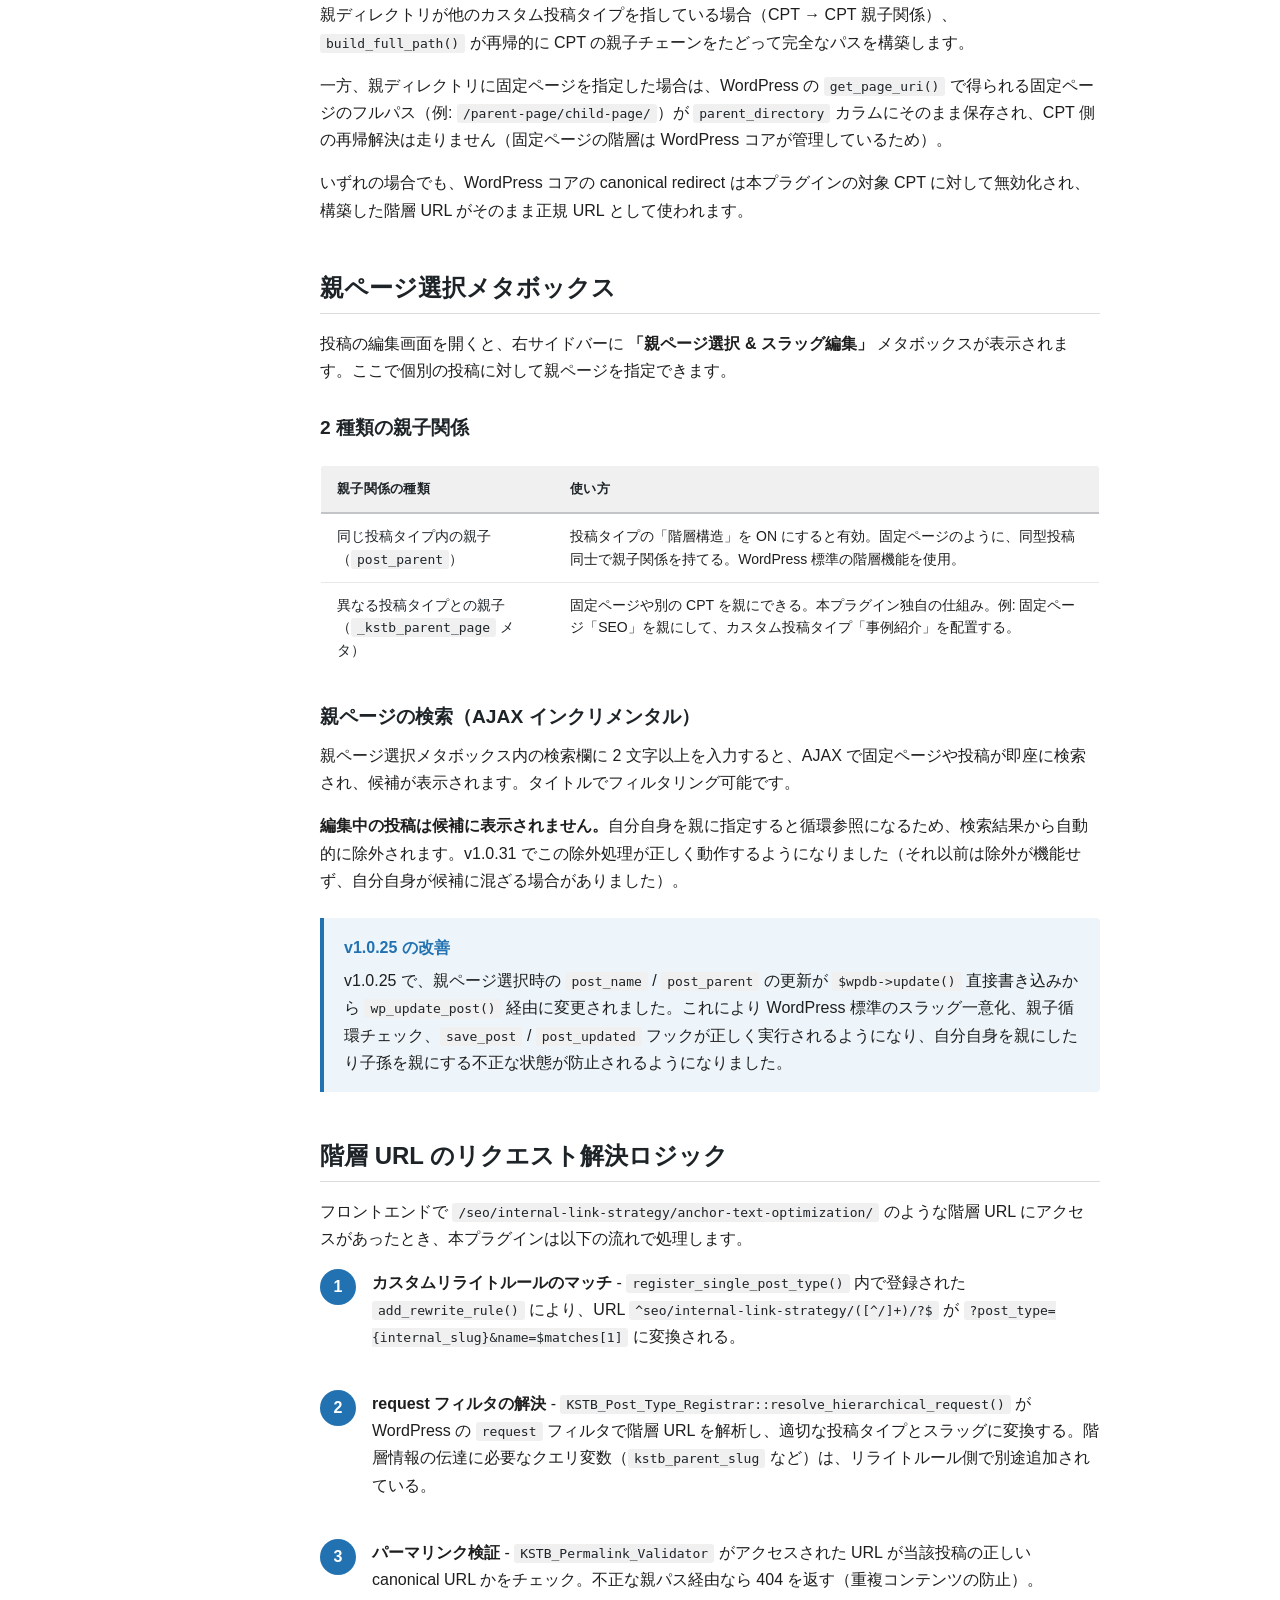
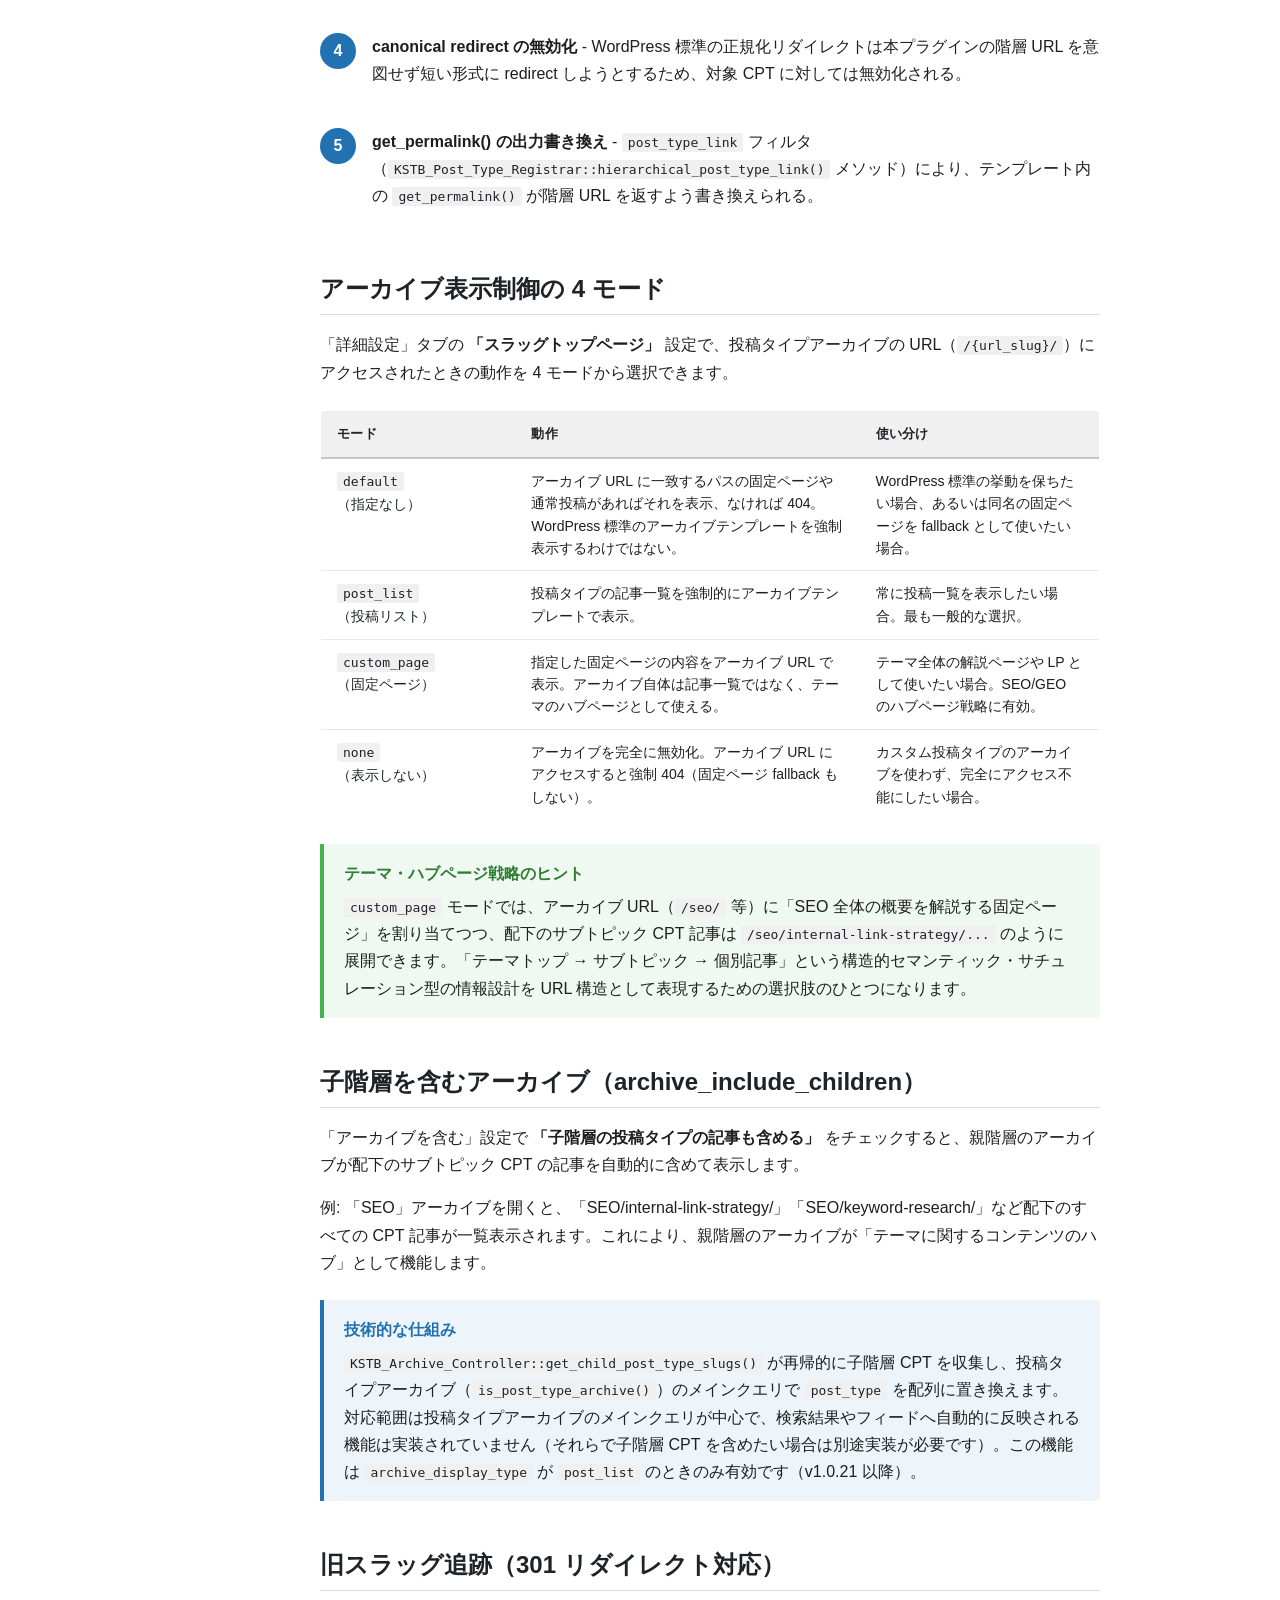
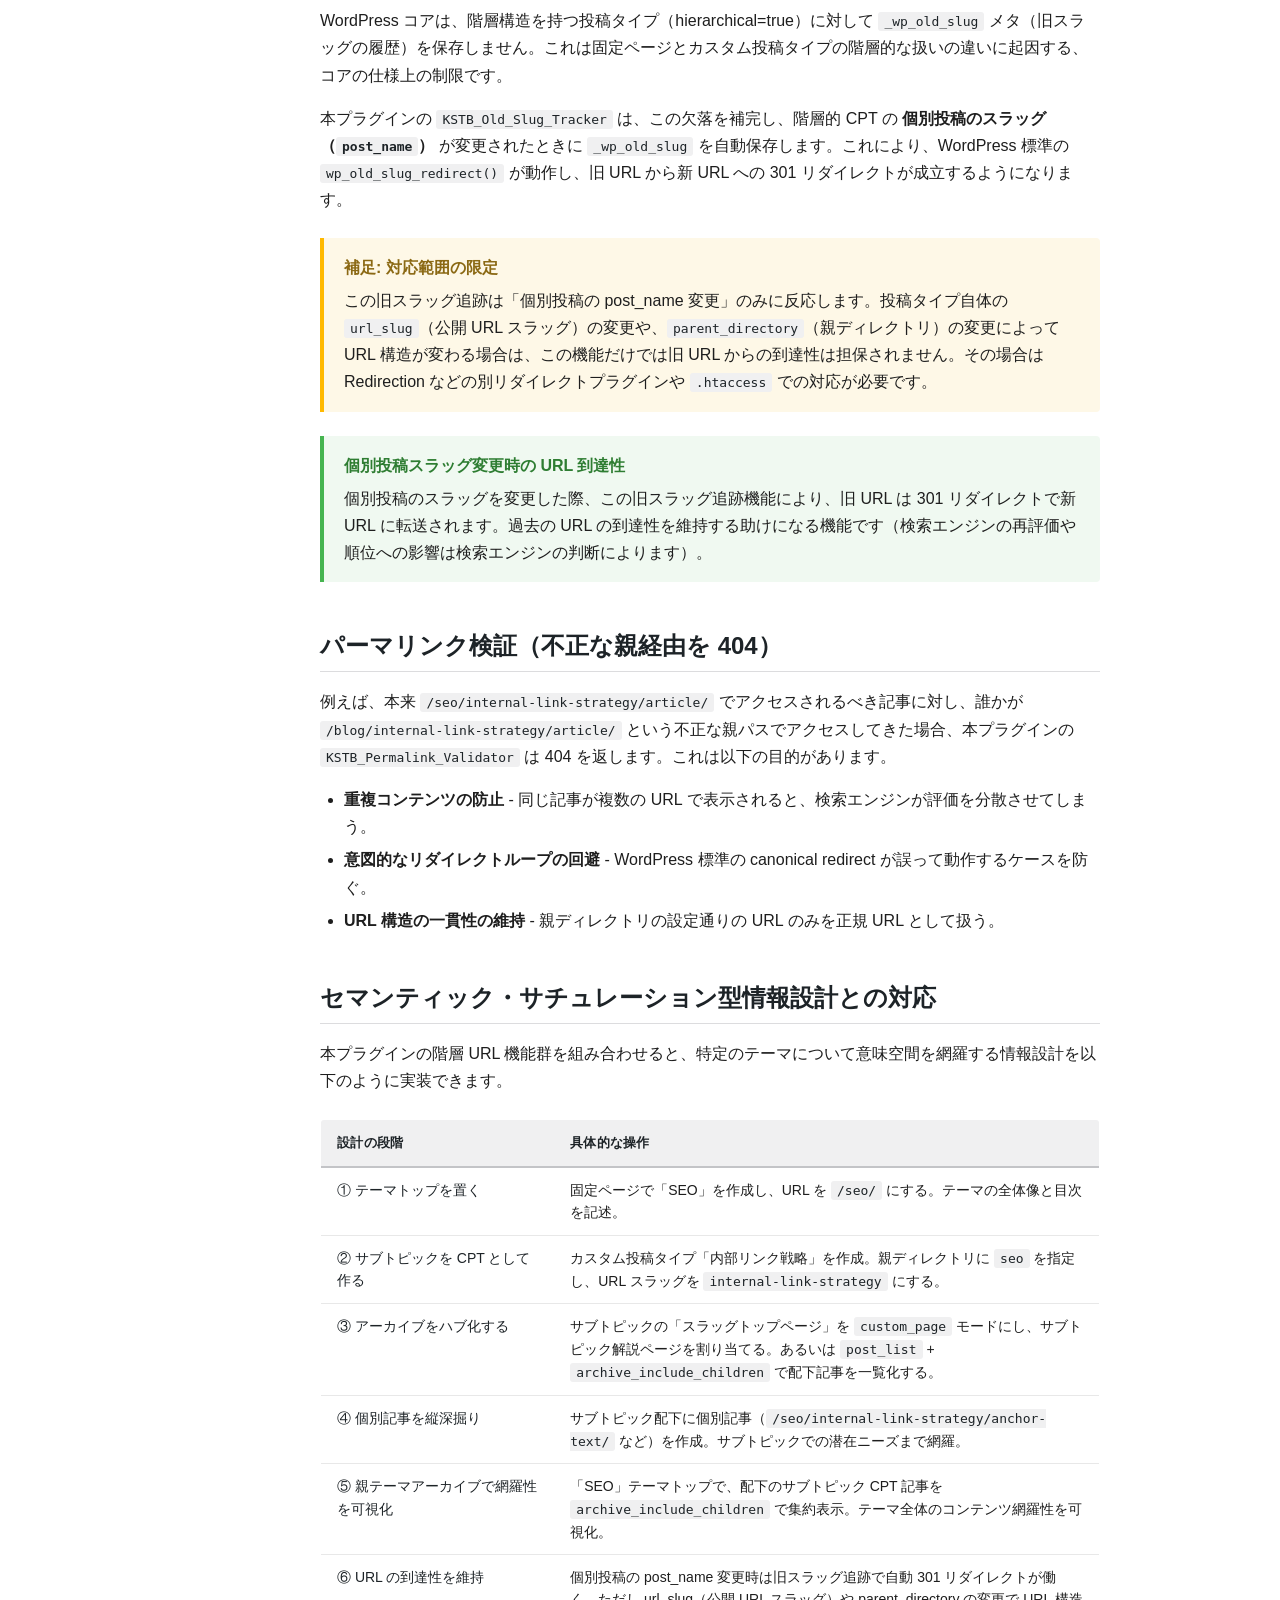
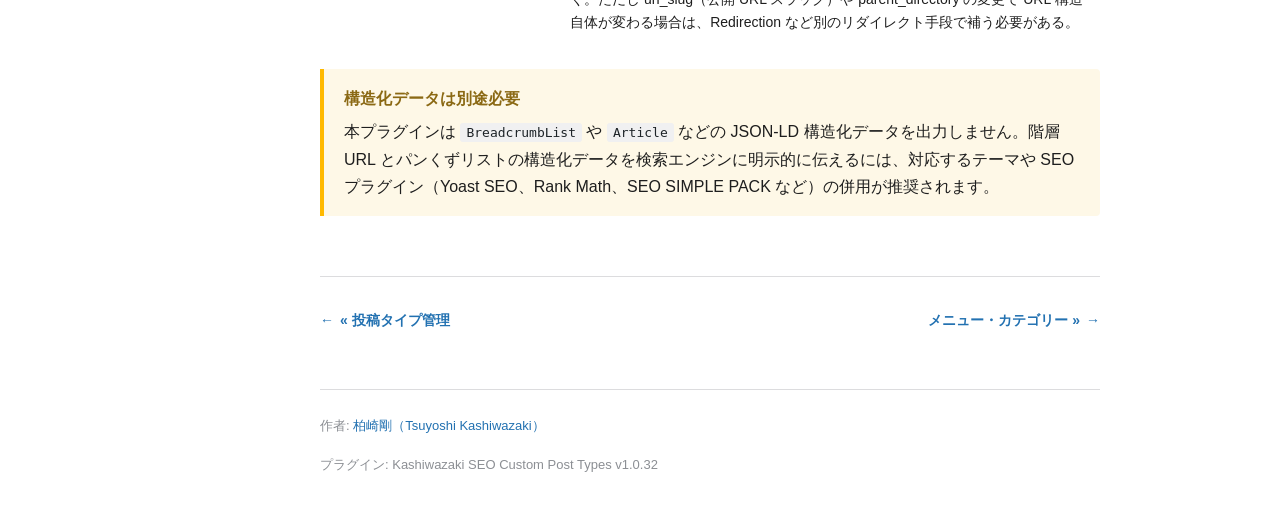
==== commit 9f695545: "Update to v1.0.32 - 階層 URL 解決で下書き・非公開投稿が第三者から閲覧できる経路を遮断 (get_page_by_path 14 箇所を状態検査付きヘルパーへ置換) - デバッ" ====
--- a/docs/hierarchical-urls.html
+++ b/docs/hierarchical-urls.html
@@ -11,7 +11,7 @@
 <button class="hamburger-btn" aria-label="Menu" aria-expanded="false">&#9776;</button>
 
 <nav class="sidebar">
-<div class="sidebar-header"><h2 style="color:#fff;">Custom Post Types</h2><span class="version">v1.0.31</span><img src="images/main-visual.png" alt="" style="width:100%;border-radius:4px;margin-top:8px;"></div>
+<div class="sidebar-header"><h2 style="color:#fff;">Custom Post Types</h2><span class="version">v1.0.32</span><img src="images/main-visual.png" alt="" style="width:100%;border-radius:4px;margin-top:8px;"></div>
 <ul>
 <li><a href="index.html">概要</a></li>
 <li><a href="setup.html">インストール・初期設定</a></li>
@@ -69,7 +69,7 @@
 </thead>
 <tbody>
 <tr><td>内部スラッグ <code>slug</code></td><td>WordPress のシステム内部識別子。<code>register_post_type()</code> の第1引数。<code>$wp_post_types</code> グローバルのキー。データベース上の <code>post_type</code> フィールドの値。</td><td>半角英数字、最大 20 文字（WordPress コアの制限）</td></tr>
-<tr><td>公開 URL スラッグ <code>url_slug</code></td><td>実際のフロントエンド URL に表示される文字列。SEO キーワードを含む長い文字列を使える。</td><td>半角英数字・ハイフン・アンダースコア、最大 64 文字（本プラグイン独自の拡張）</td></tr>
+<tr><td>公開 URL スラッグ <code>url_slug</code></td><td>実際のフロントエンド URL に表示される文字列。SEO キーワードを含む長い文字列を使える。</td><td>半角英数字・ハイフン・アンダースコア、最大 64 文字（本プラグイン独自の拡張）。<code>wp-json</code>・<code>feed</code>・<code>search</code>・<code>page</code> など WordPress が URL の先頭セグメントとして予約している語は使用できません（v1.0.32 以降）</td></tr>
 </tbody>
 </table>
 
@@ -267,7 +267,7 @@
 <a href="menu-and-category.html" class="next">メニュー・カテゴリー &raquo;</a>
 </nav>
 
-<footer class="manual-footer"><p>作者: <a href="https://www.tsuyoshikashiwazaki.jp/profile/" target="_blank" rel="noopener">柏崎剛（Tsuyoshi Kashiwazaki）</a></p><p>プラグイン: Kashiwazaki SEO Custom Post Types v1.0.31</p></footer>
+<footer class="manual-footer"><p>作者: <a href="https://www.tsuyoshikashiwazaki.jp/profile/" target="_blank" rel="noopener">柏崎剛（Tsuyoshi Kashiwazaki）</a></p><p>プラグイン: Kashiwazaki SEO Custom Post Types v1.0.32</p></footer>
 
 </main>
 
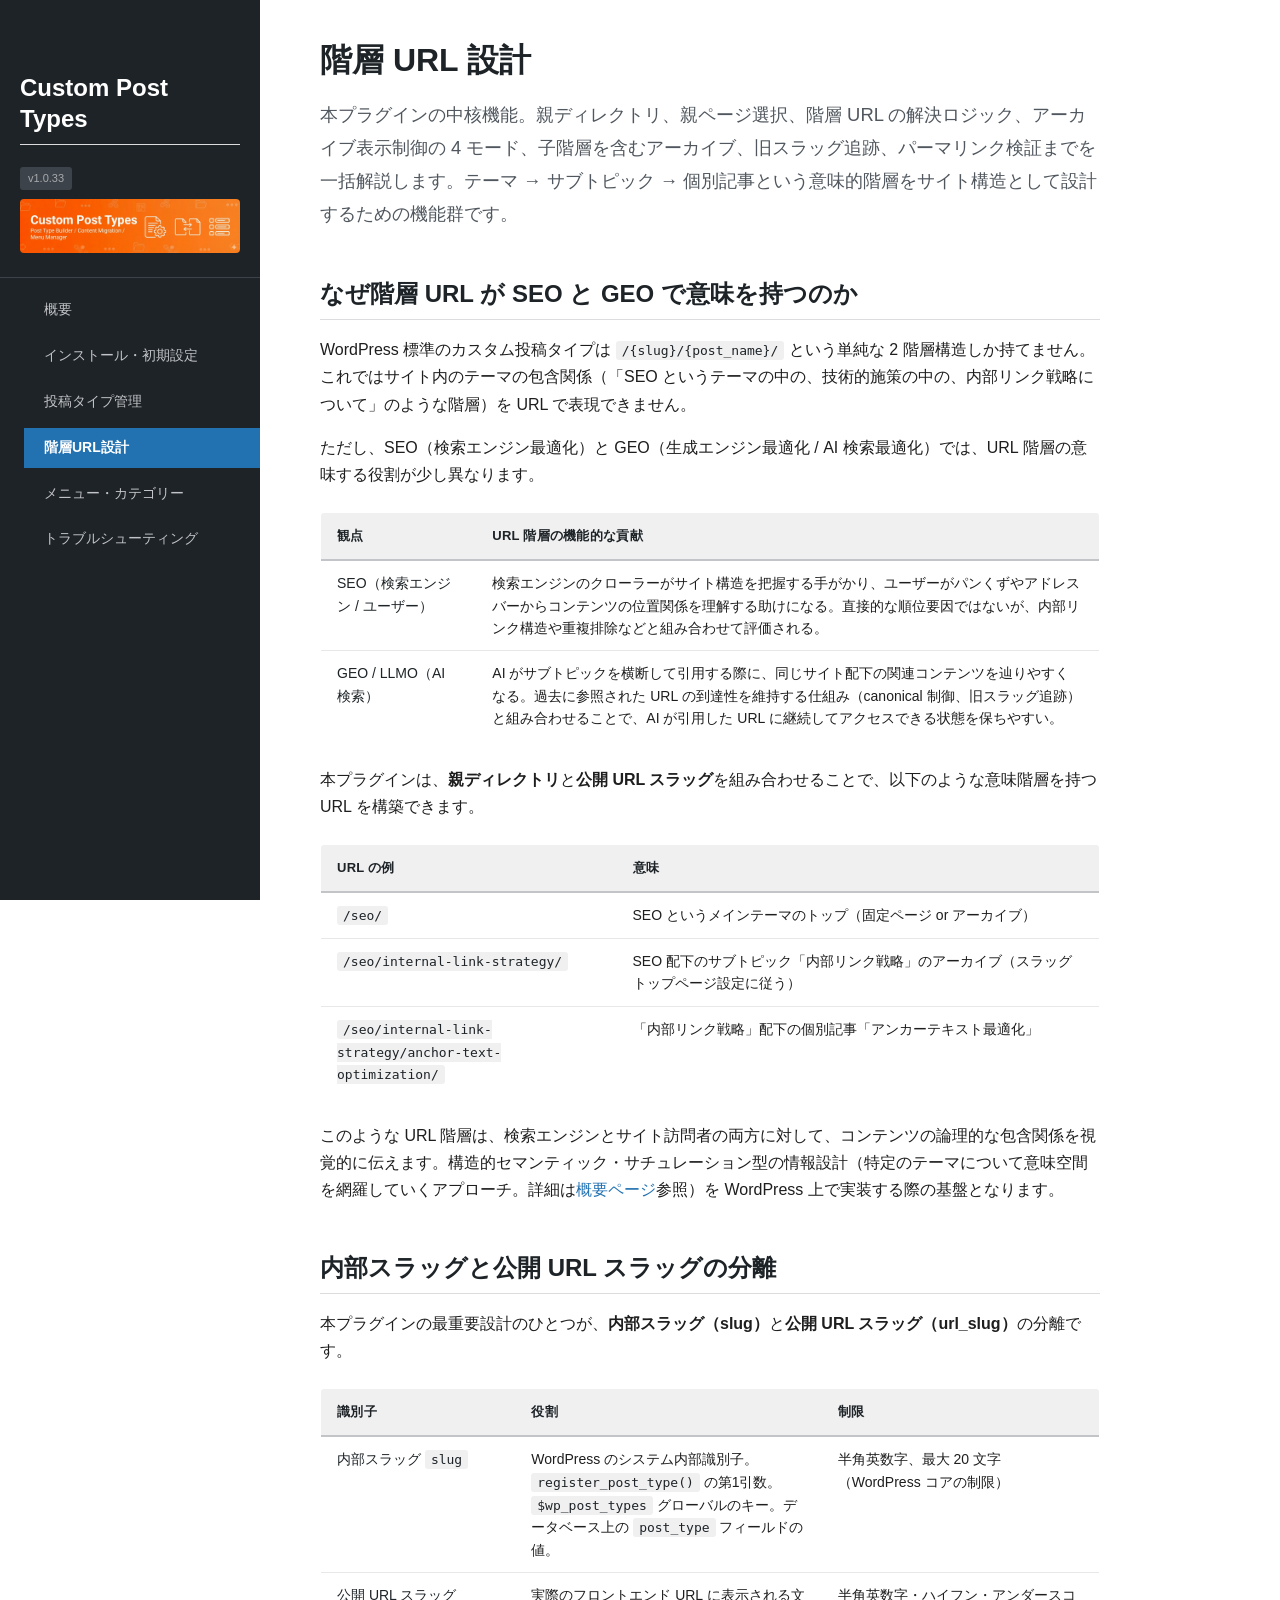
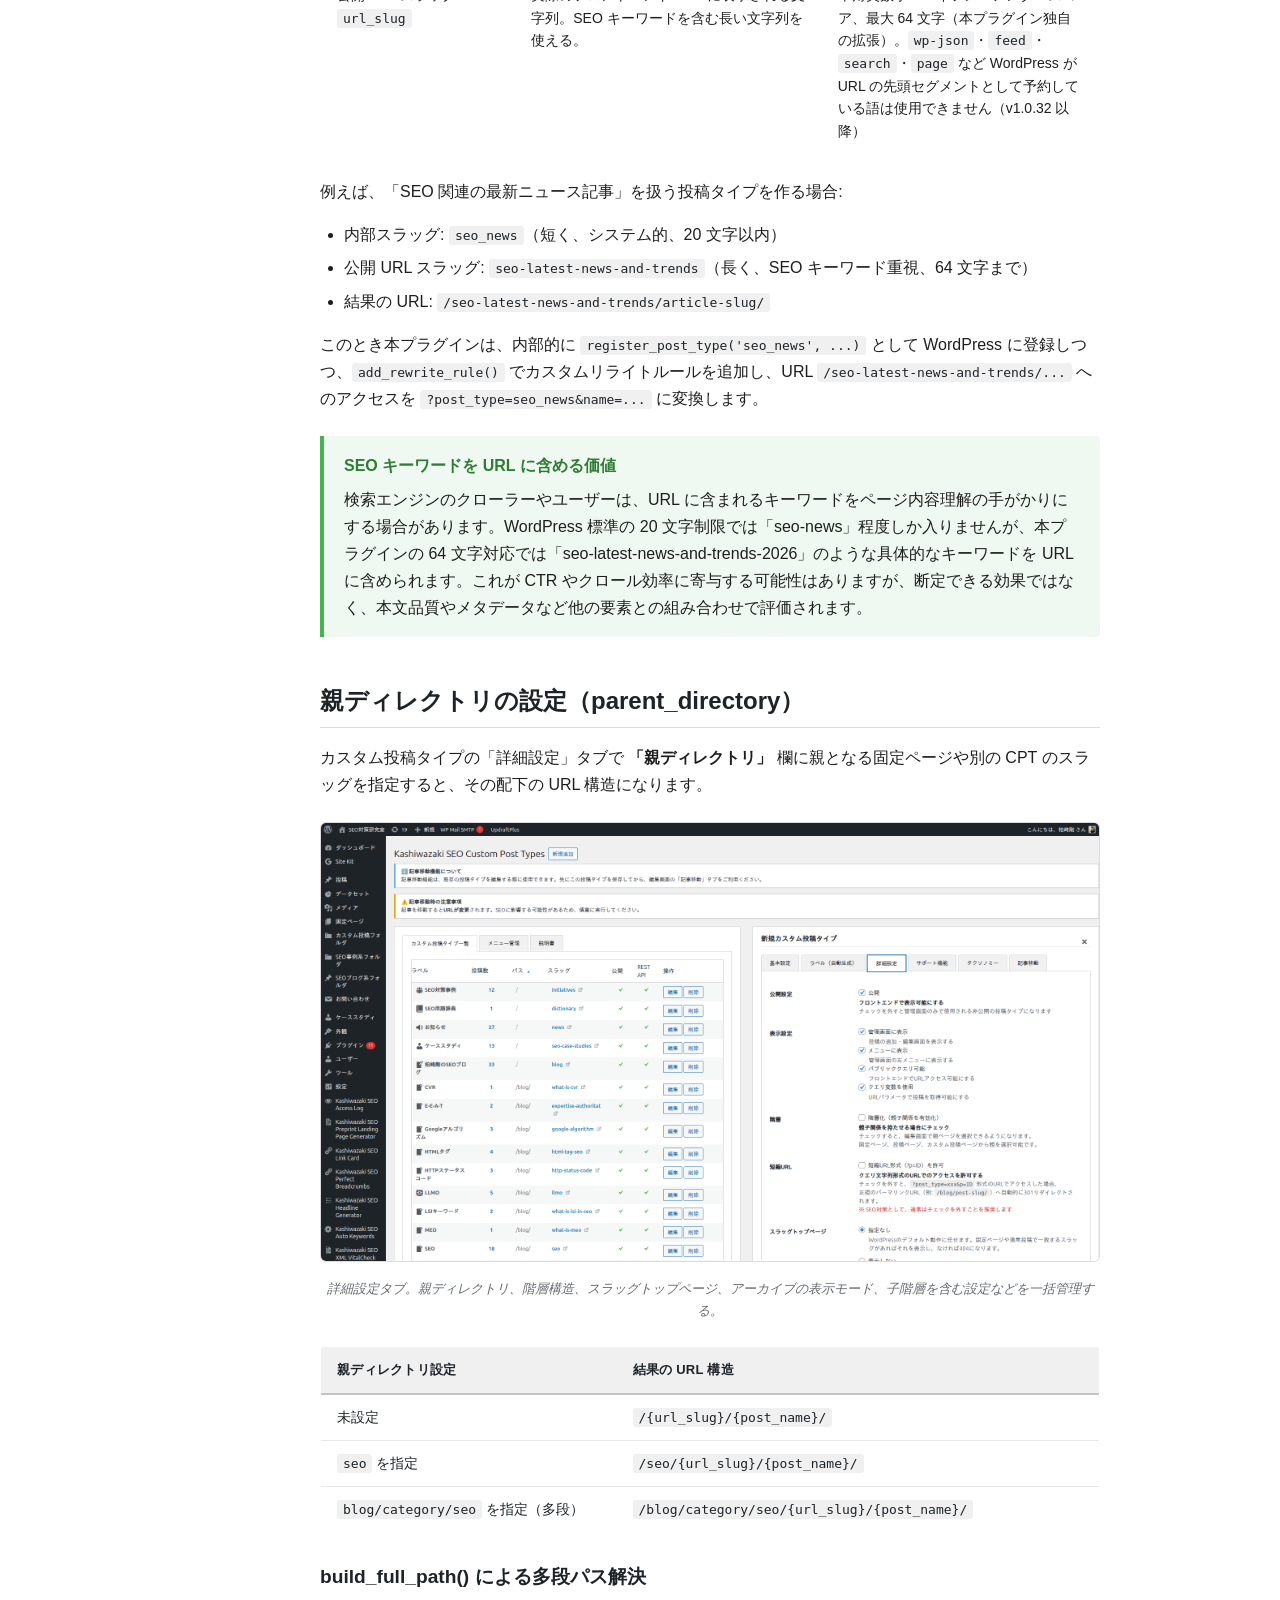
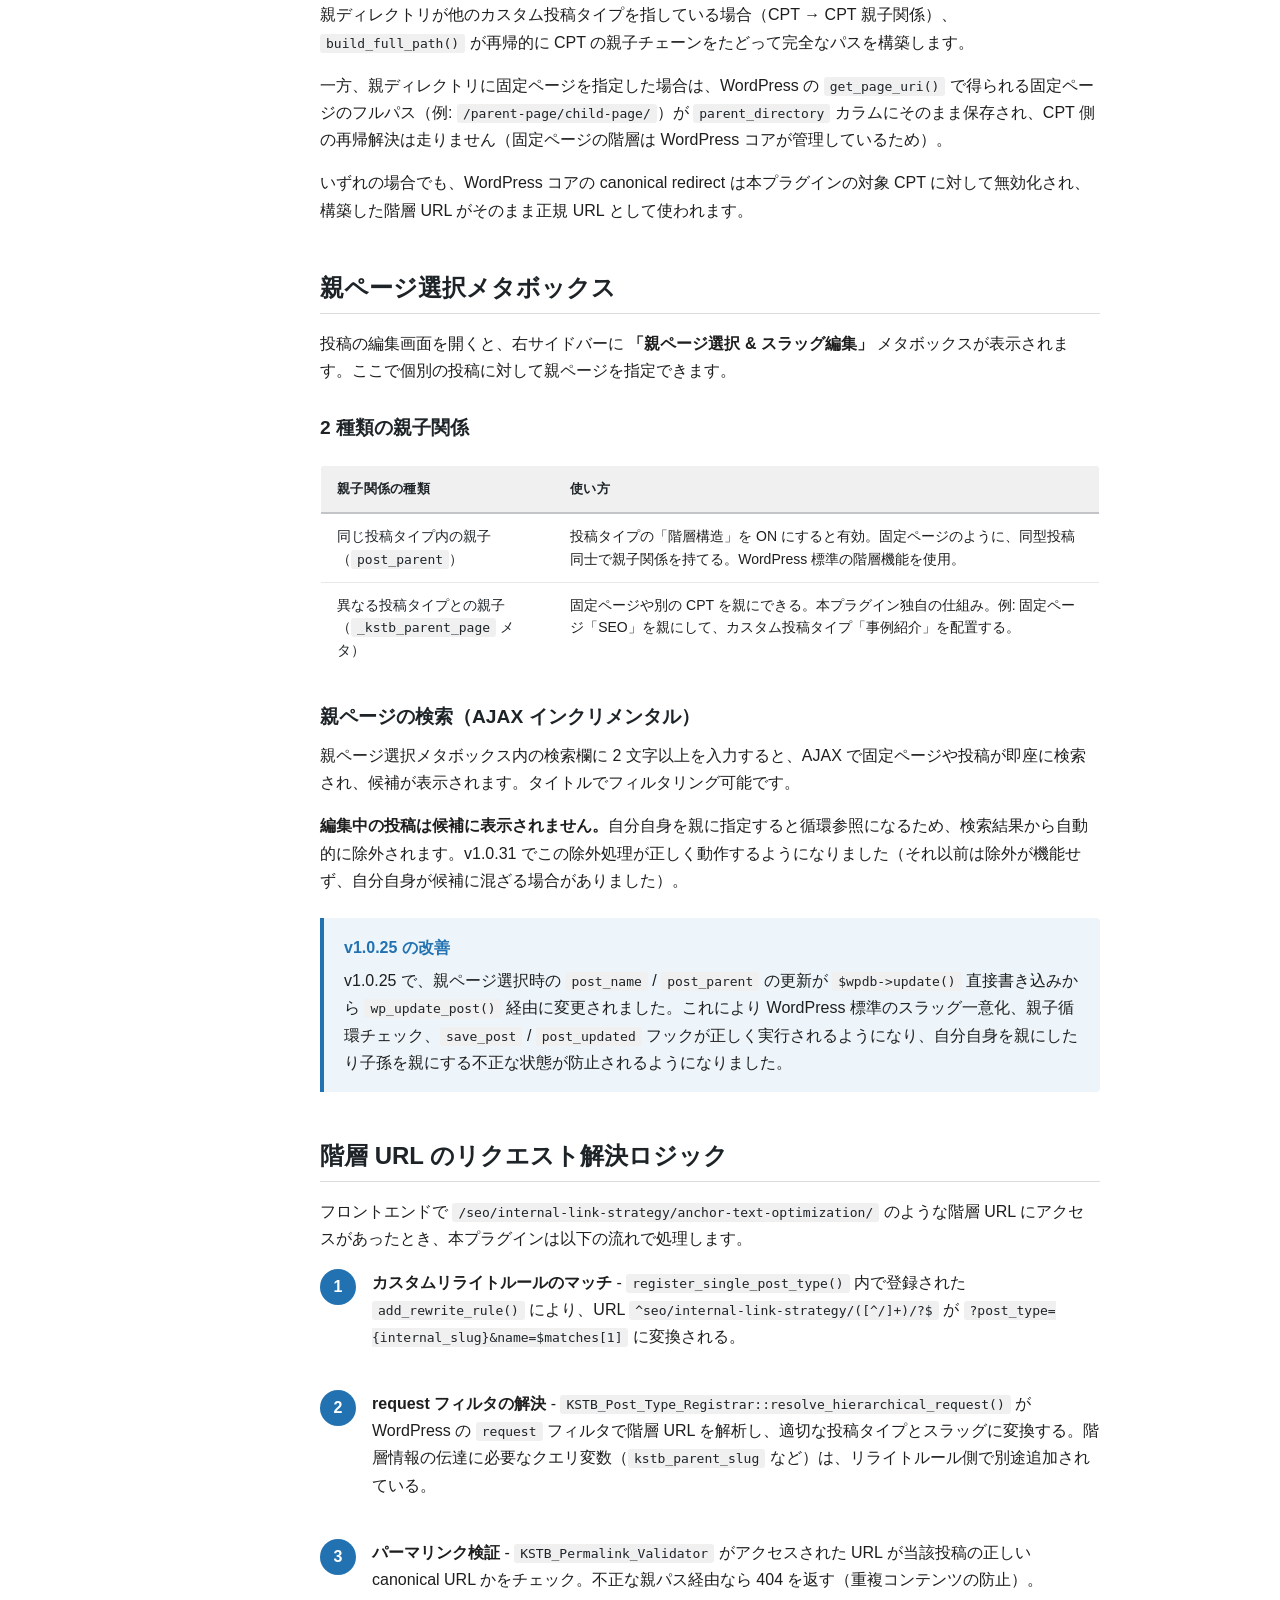
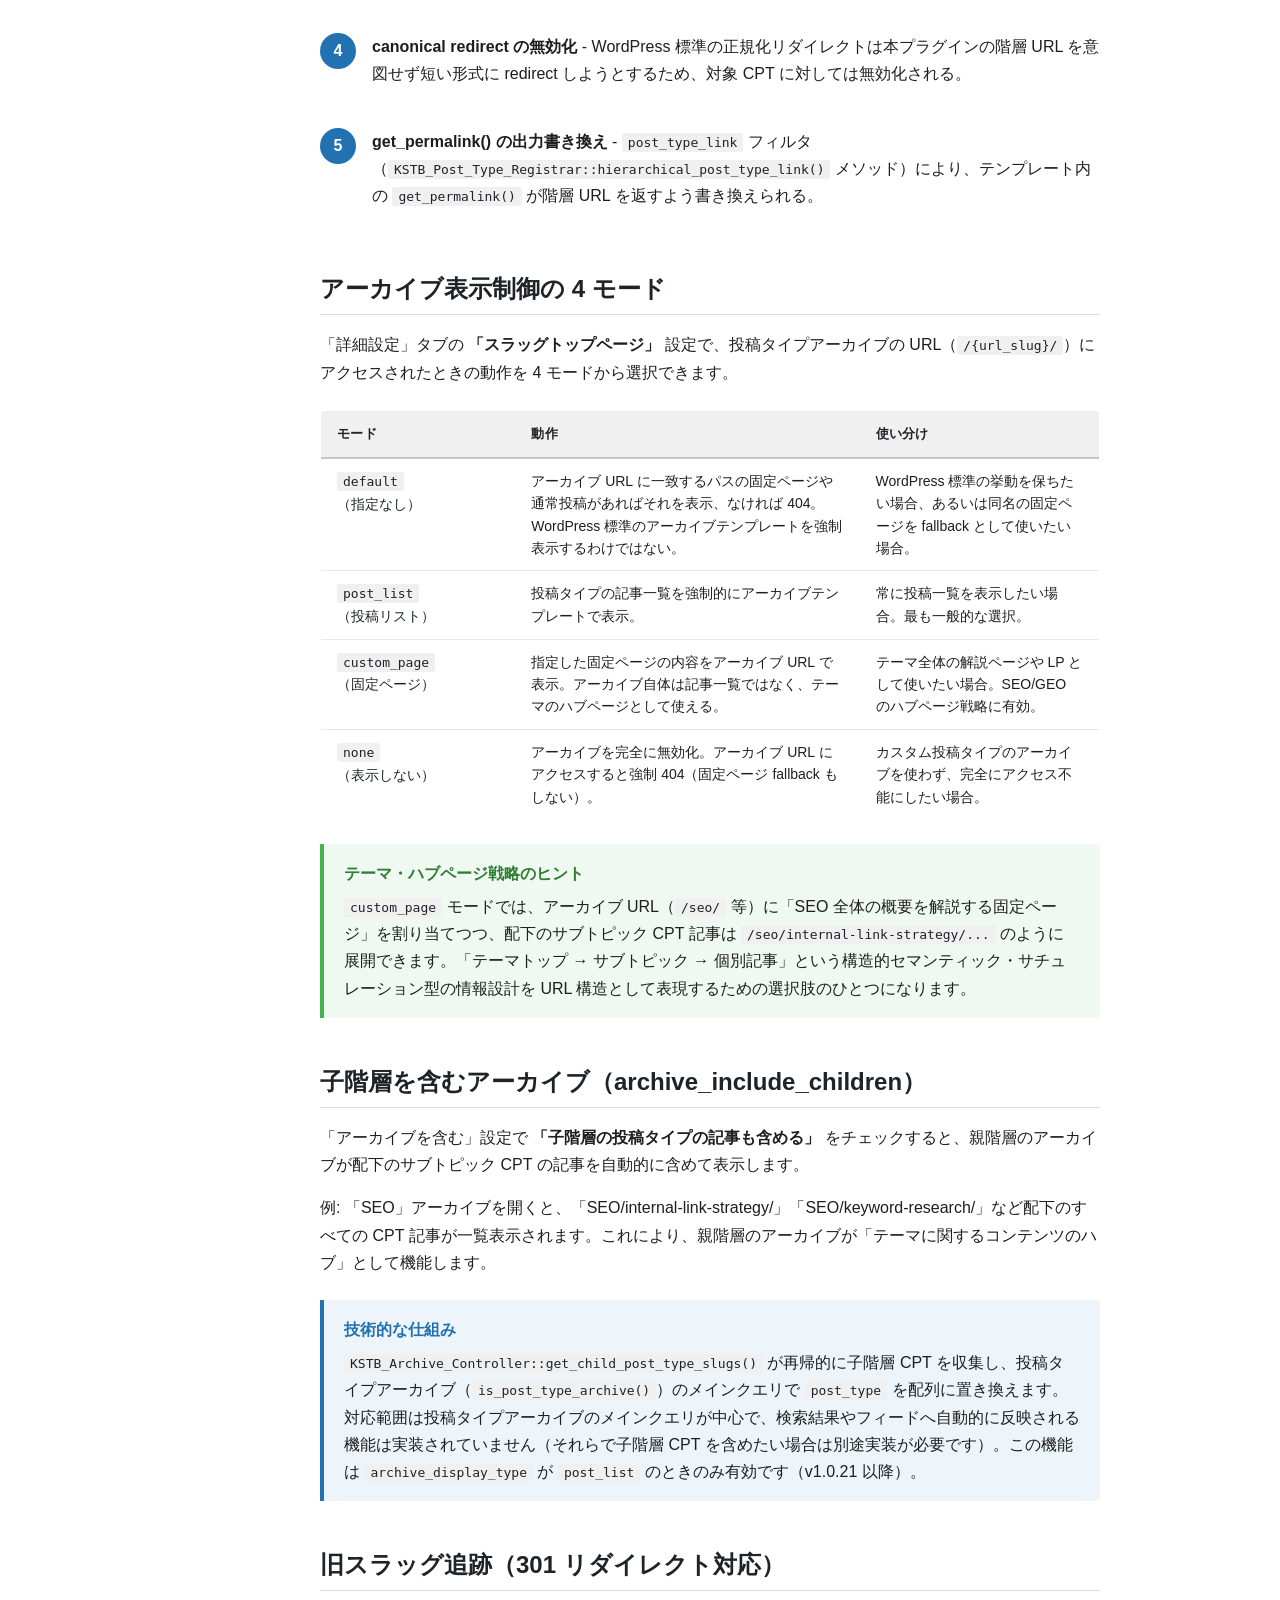
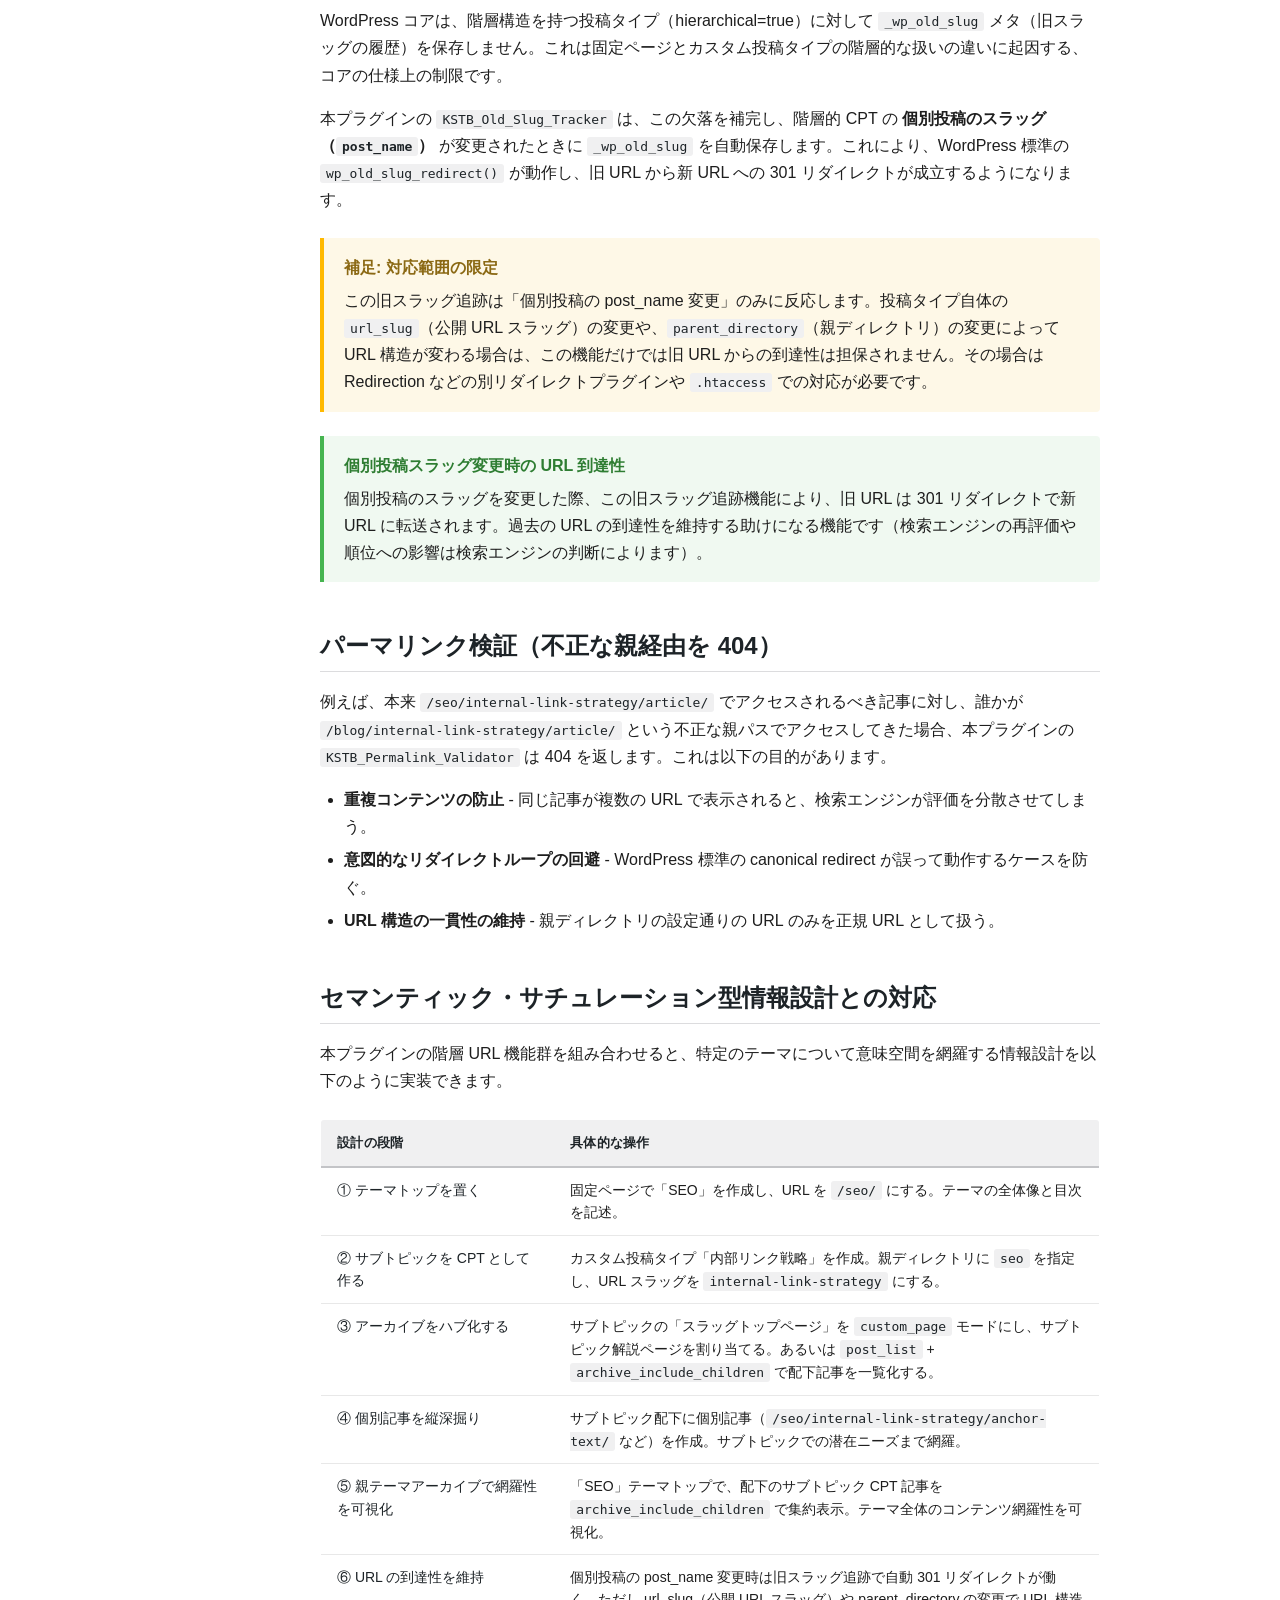
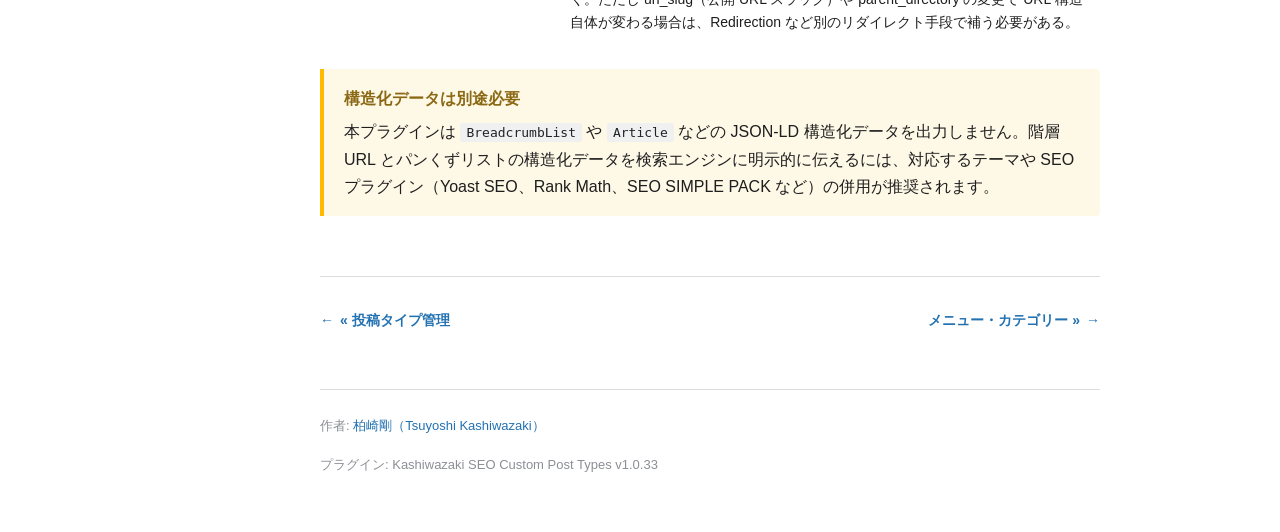
==== commit 352cbc9b: "Update to v1.0.33 - 他プラグイン・テーマが登録したリライトルールを削除してしまう回帰を修正: rewrite_rules_array フィルタで、アーカイブ無効の投稿タイプの UR" ====
--- a/docs/hierarchical-urls.html
+++ b/docs/hierarchical-urls.html
@@ -11,7 +11,7 @@
 <button class="hamburger-btn" aria-label="Menu" aria-expanded="false">&#9776;</button>
 
 <nav class="sidebar">
-<div class="sidebar-header"><h2 style="color:#fff;">Custom Post Types</h2><span class="version">v1.0.32</span><img src="images/main-visual.png" alt="" style="width:100%;border-radius:4px;margin-top:8px;"></div>
+<div class="sidebar-header"><h2 style="color:#fff;">Custom Post Types</h2><span class="version">v1.0.33</span><img src="images/main-visual.png" alt="" style="width:100%;border-radius:4px;margin-top:8px;"></div>
 <ul>
 <li><a href="index.html">概要</a></li>
 <li><a href="setup.html">インストール・初期設定</a></li>
@@ -267,7 +267,7 @@
 <a href="menu-and-category.html" class="next">メニュー・カテゴリー &raquo;</a>
 </nav>
 
-<footer class="manual-footer"><p>作者: <a href="https://www.tsuyoshikashiwazaki.jp/profile/" target="_blank" rel="noopener">柏崎剛（Tsuyoshi Kashiwazaki）</a></p><p>プラグイン: Kashiwazaki SEO Custom Post Types v1.0.32</p></footer>
+<footer class="manual-footer"><p>作者: <a href="https://www.tsuyoshikashiwazaki.jp/profile/" target="_blank" rel="noopener">柏崎剛（Tsuyoshi Kashiwazaki）</a></p><p>プラグイン: Kashiwazaki SEO Custom Post Types v1.0.33</p></footer>
 
 </main>
 
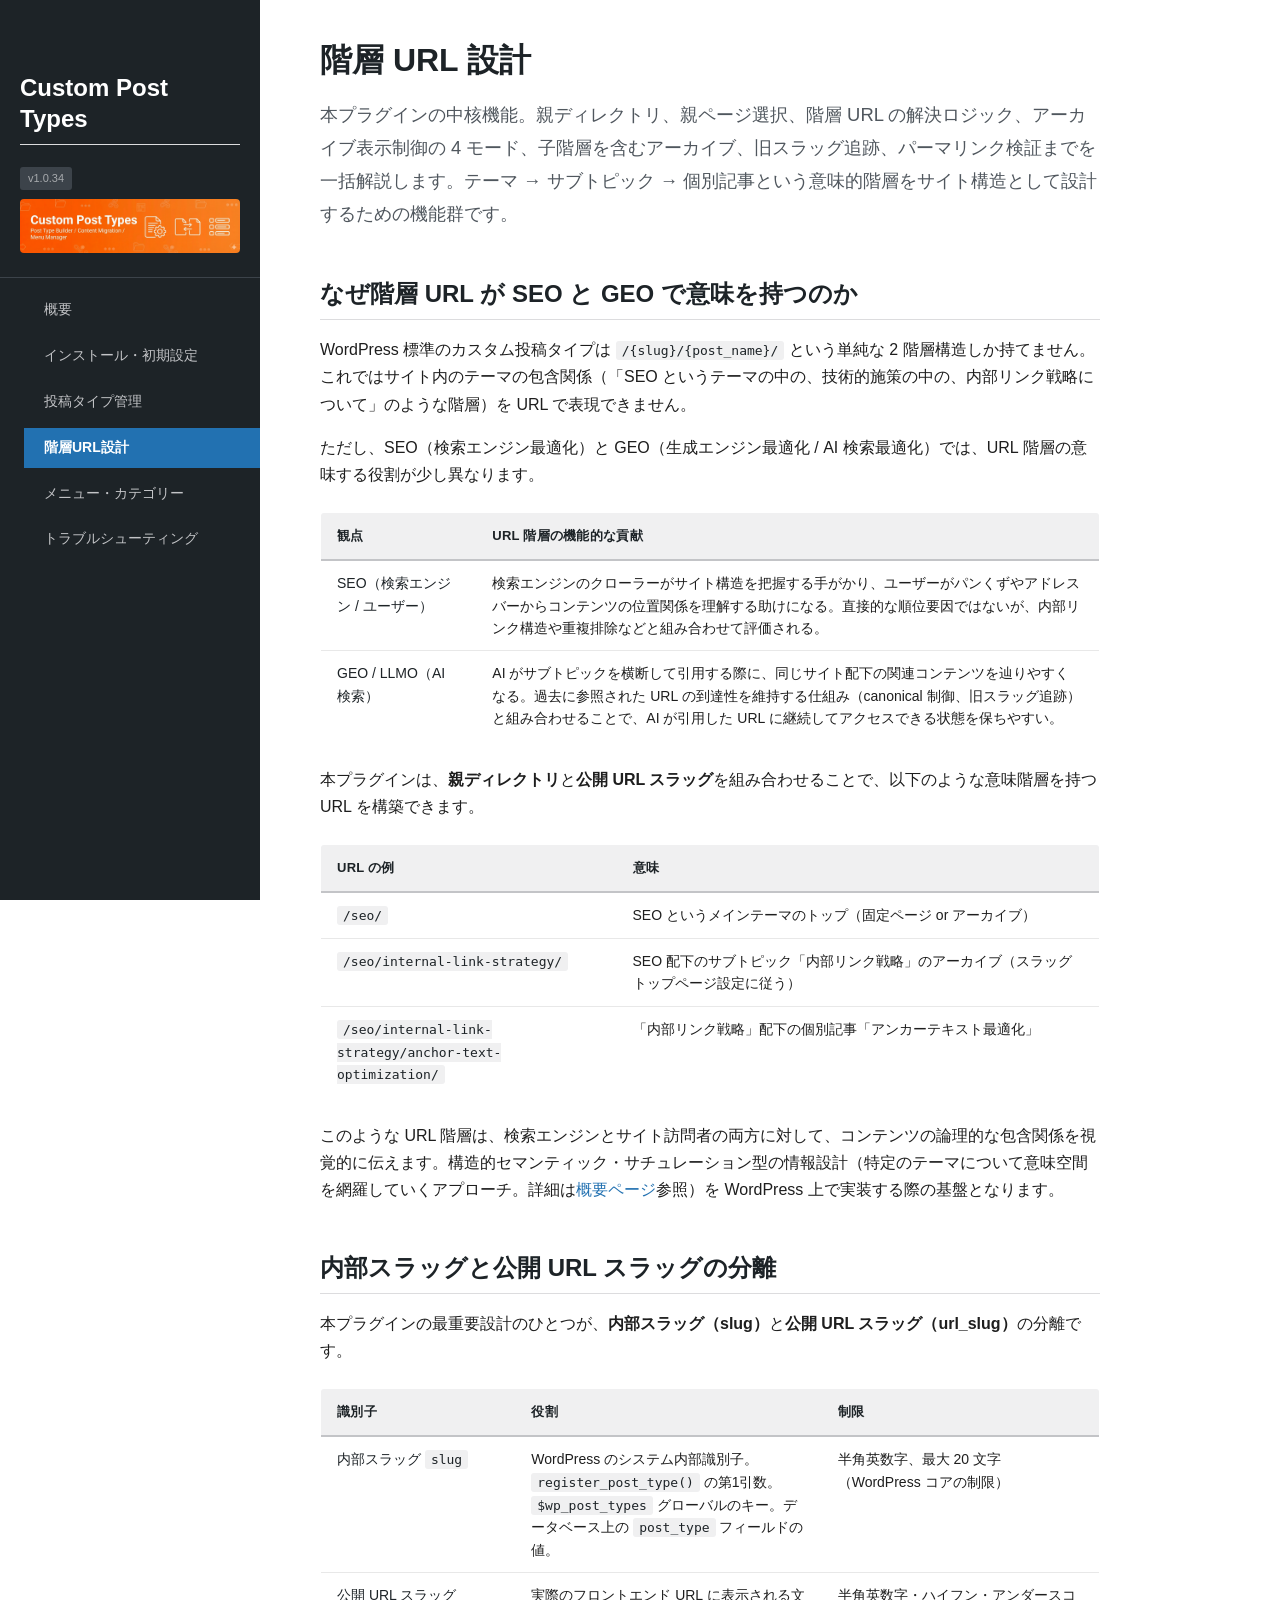
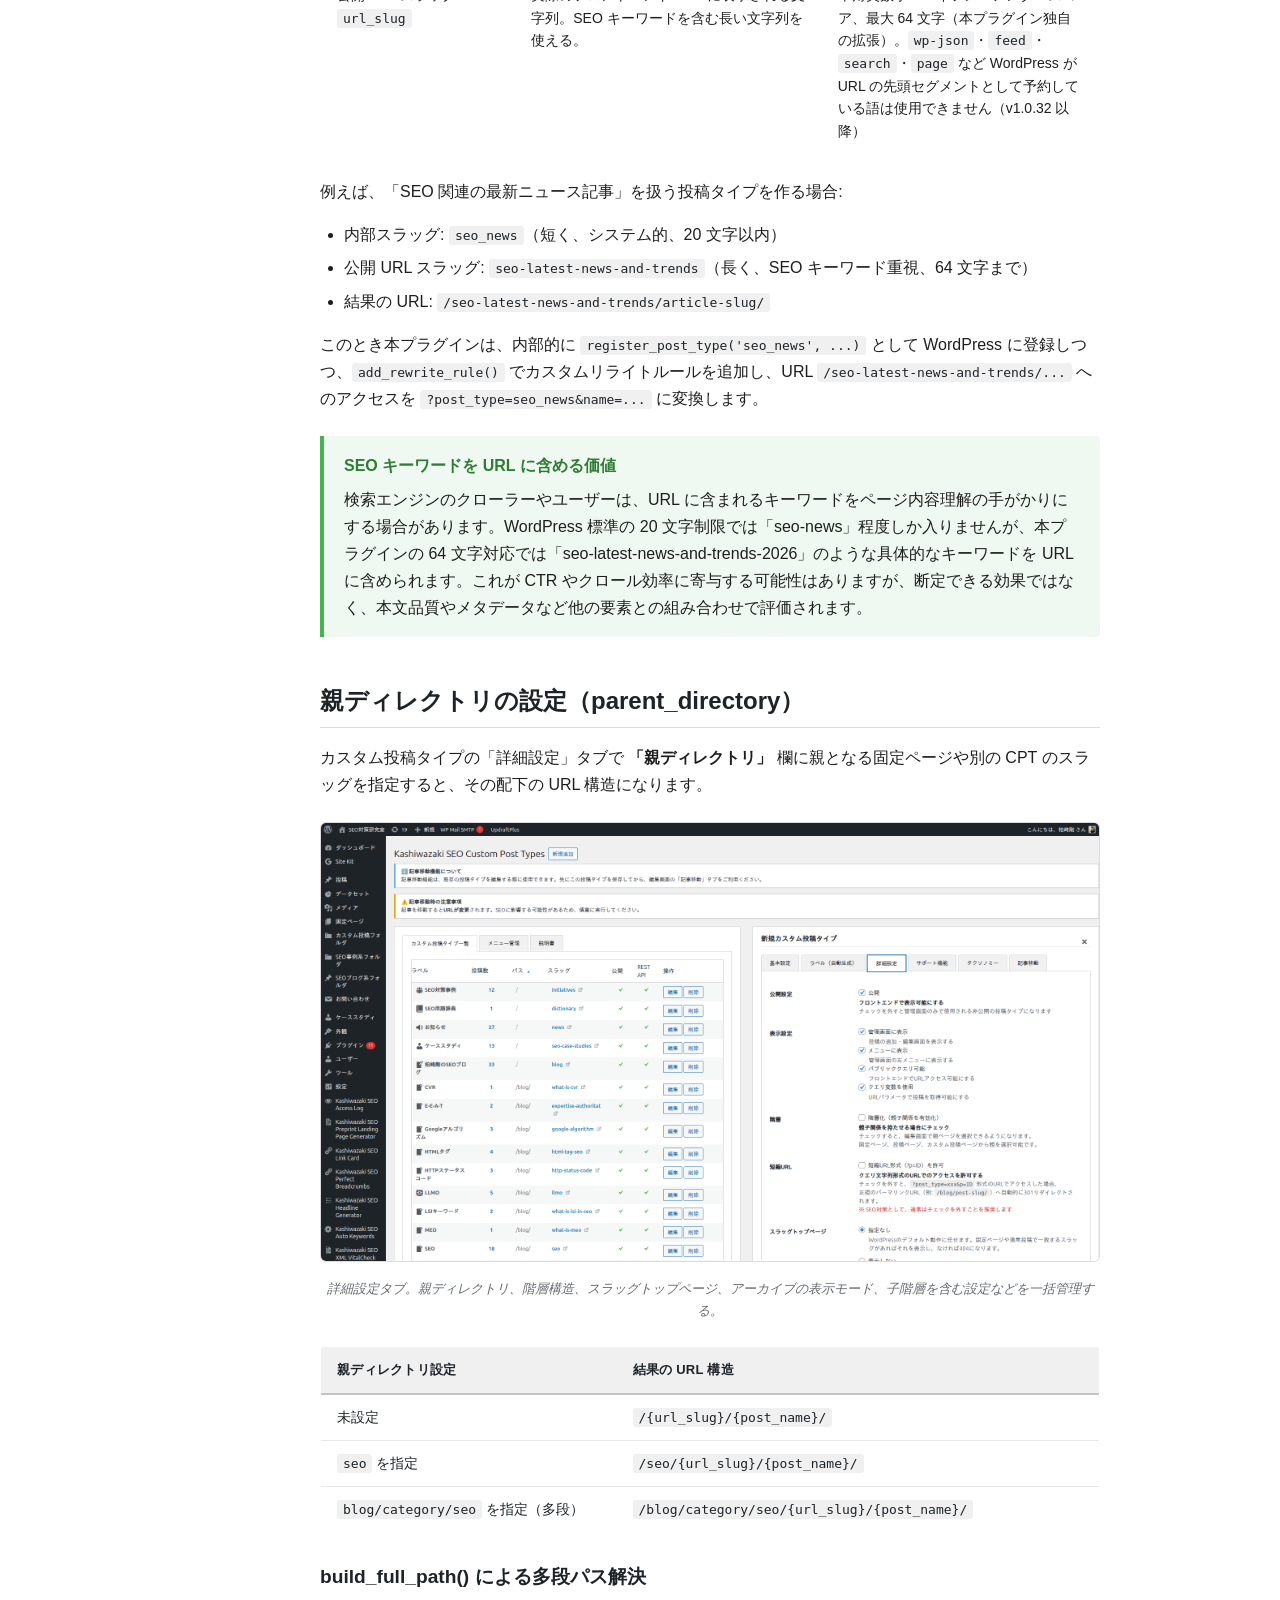
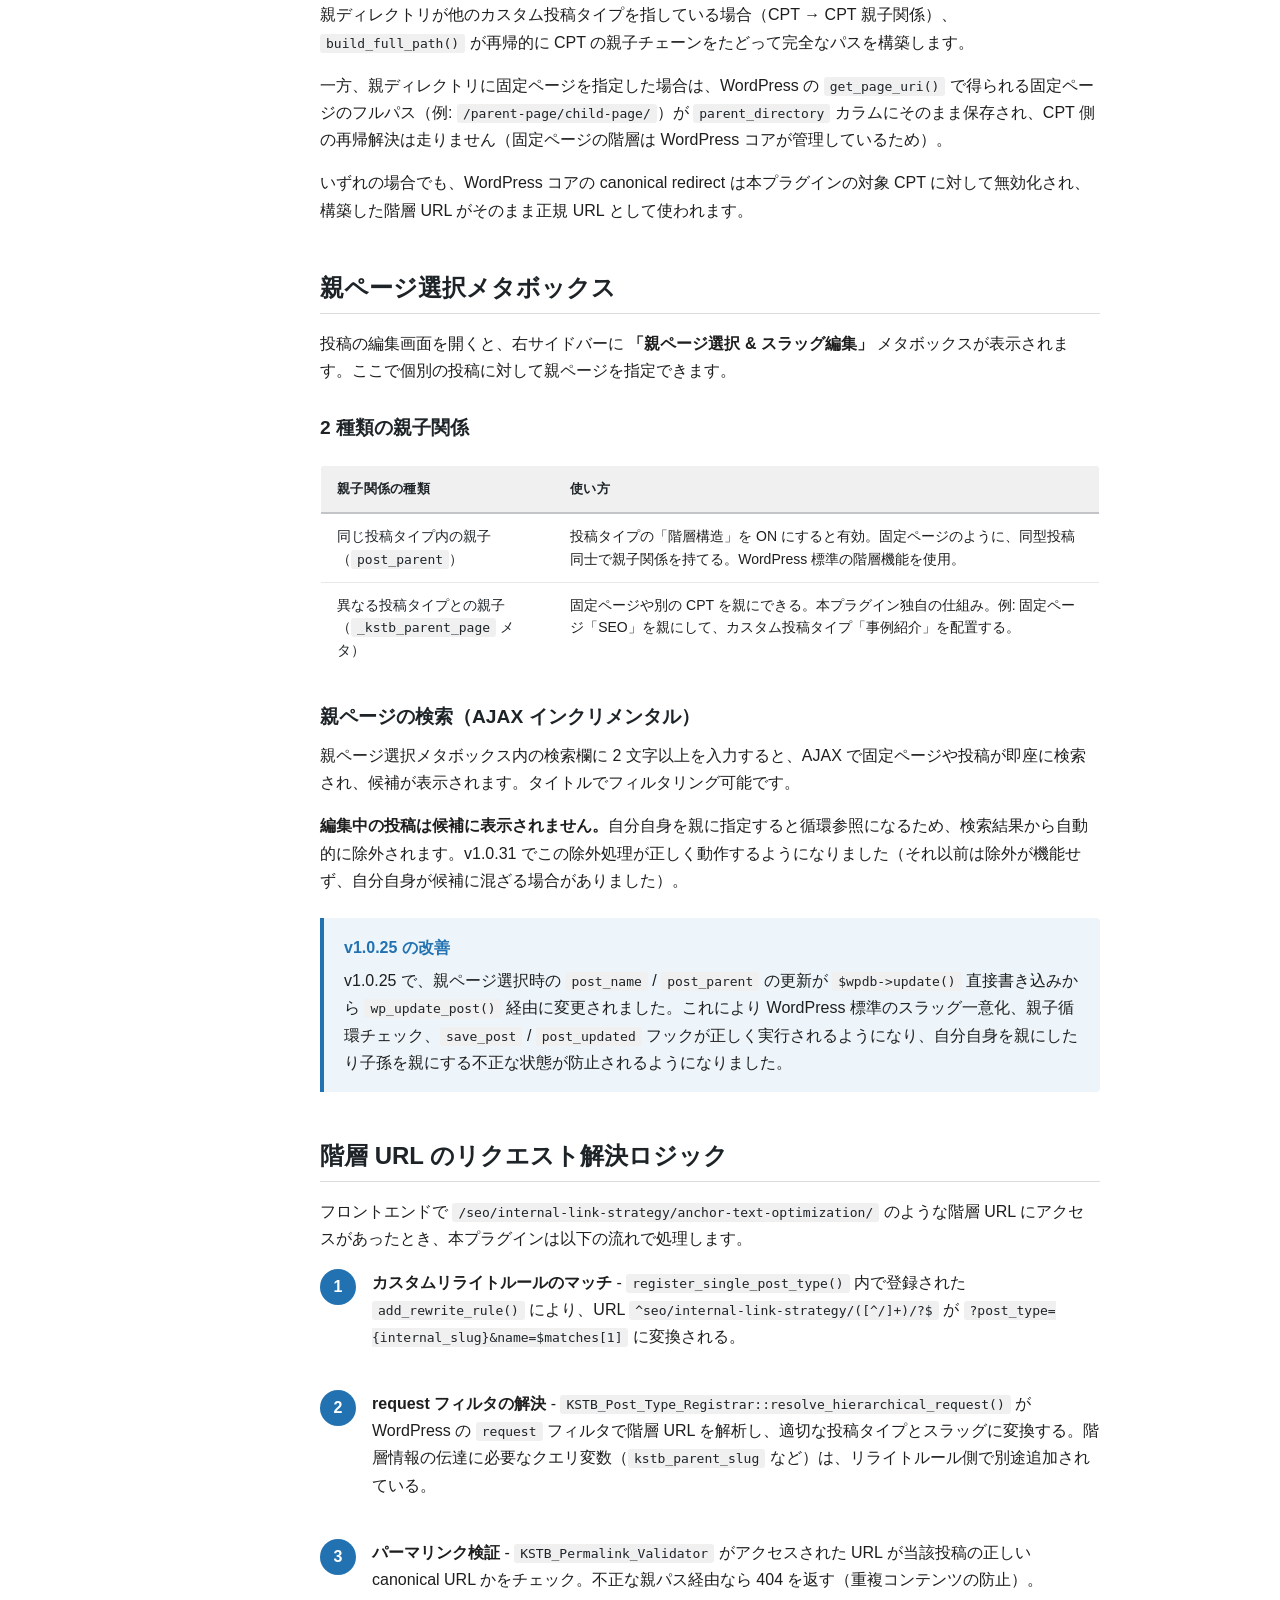
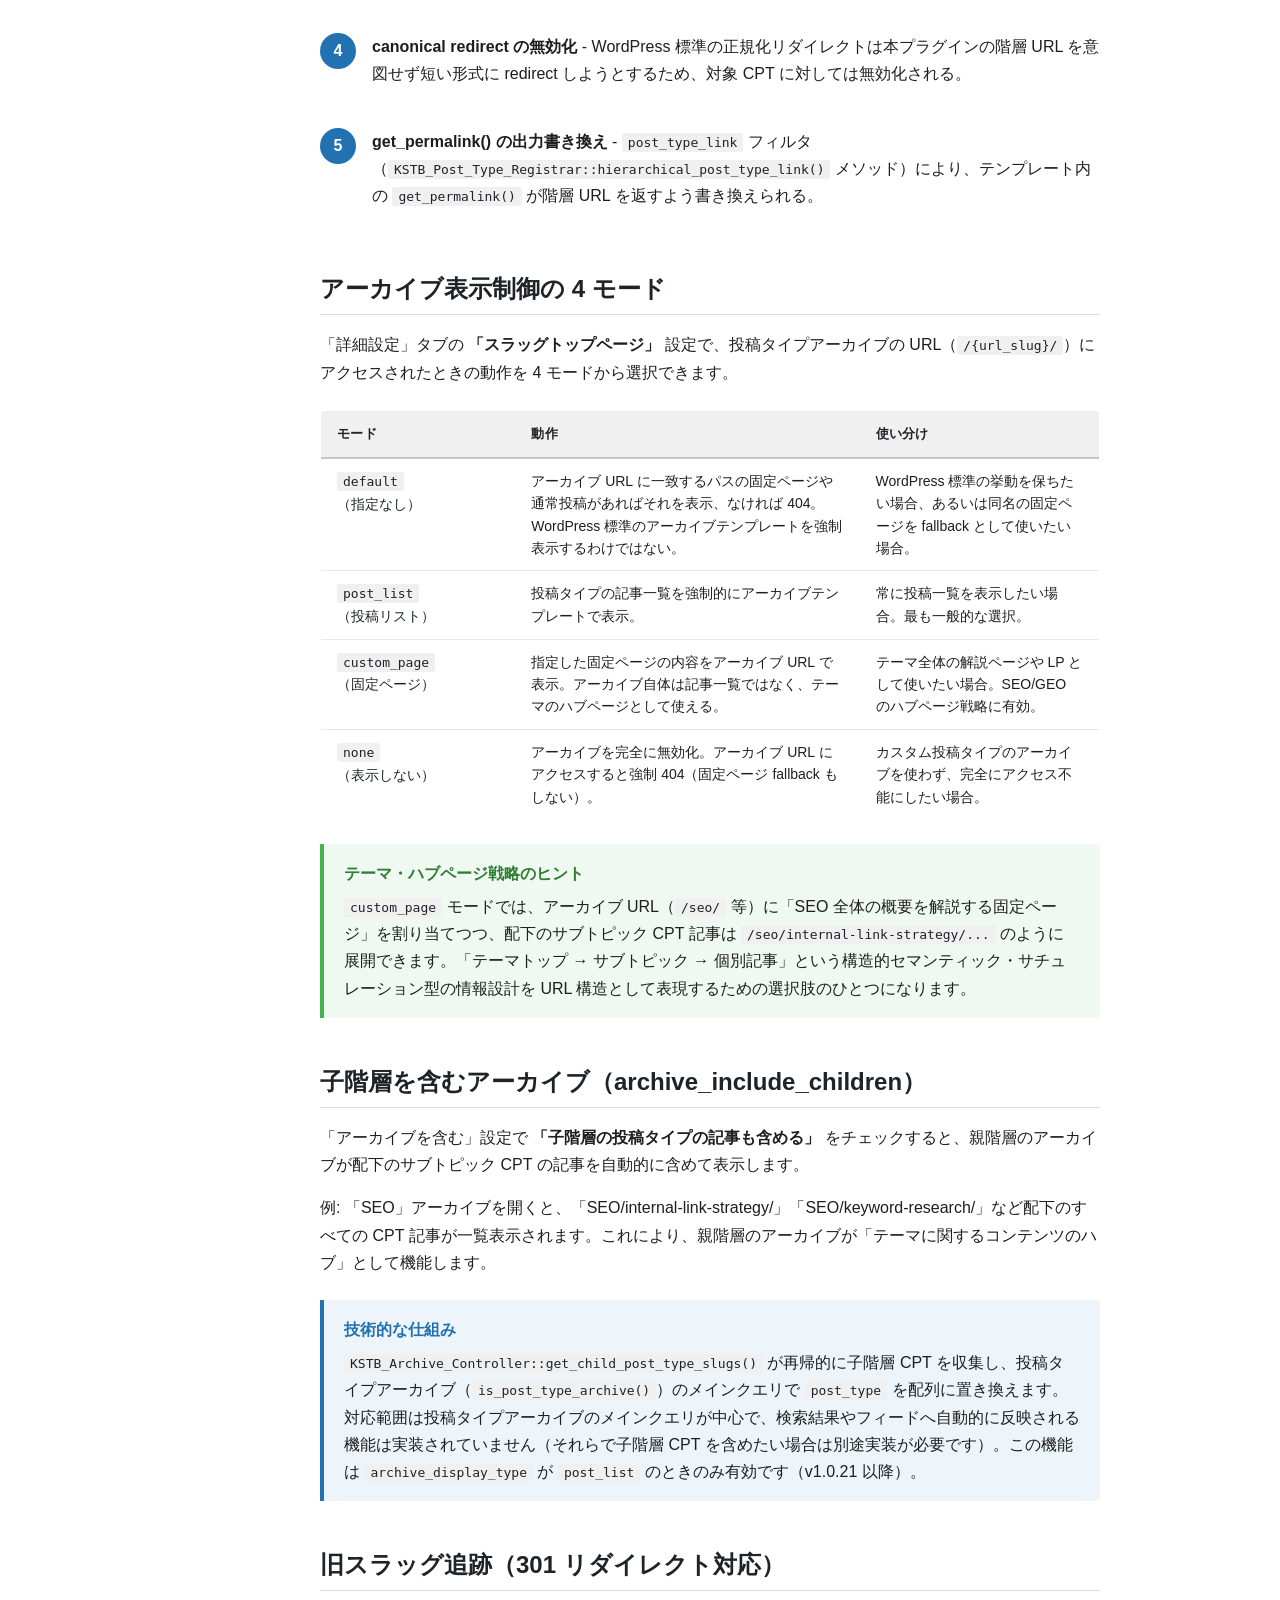
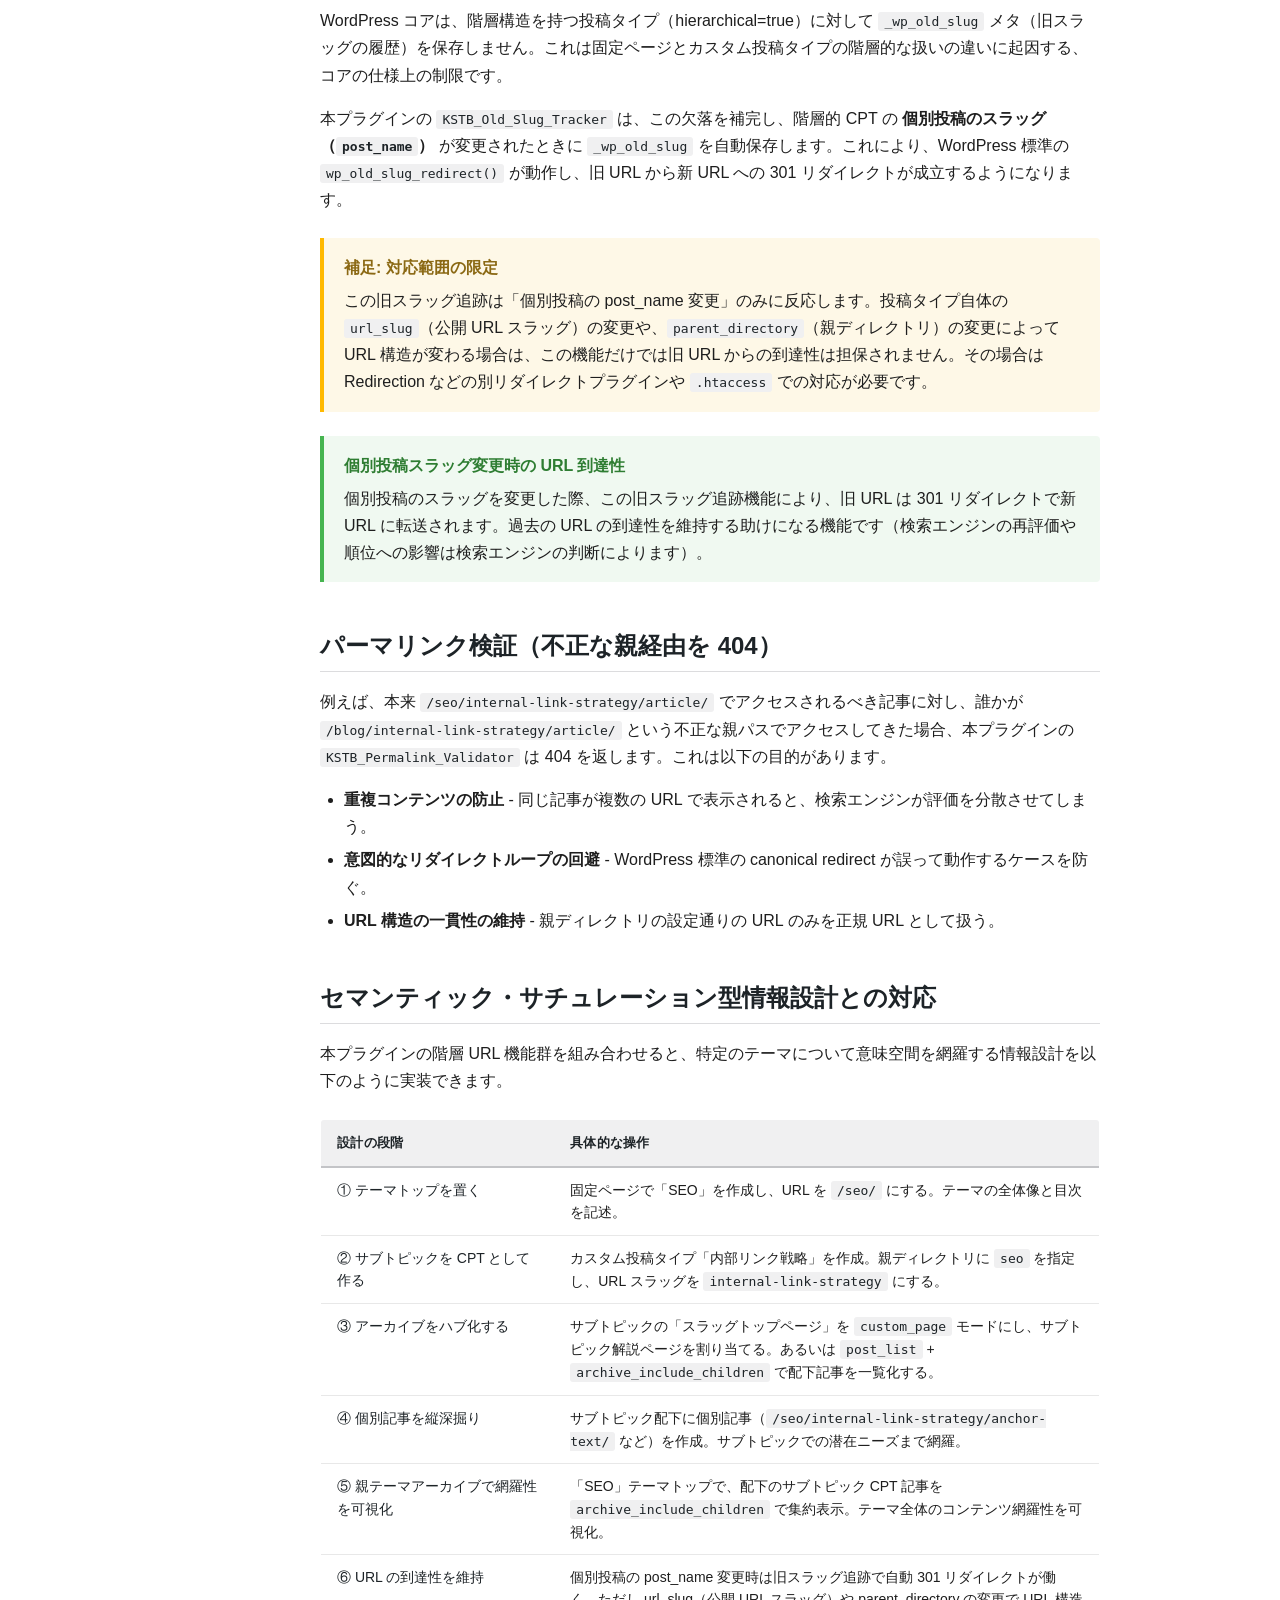
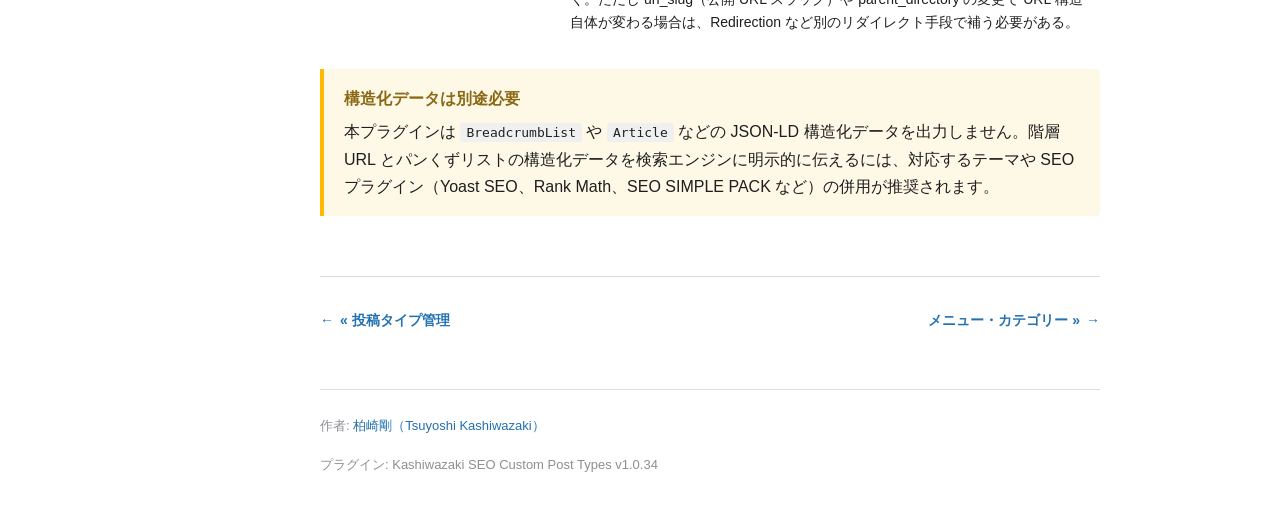
==== commit f24e7a40: "Update to v1.0.34 - 下書き・承認待ちの記事のプレビューが 404 になる不具合を修正   未公開記事はパーマリンクを持たずプレビュー URL のパスが空になるため、   block" ====
--- a/docs/hierarchical-urls.html
+++ b/docs/hierarchical-urls.html
@@ -11,7 +11,7 @@
 <button class="hamburger-btn" aria-label="Menu" aria-expanded="false">&#9776;</button>
 
 <nav class="sidebar">
-<div class="sidebar-header"><h2 style="color:#fff;">Custom Post Types</h2><span class="version">v1.0.33</span><img src="images/main-visual.png" alt="" style="width:100%;border-radius:4px;margin-top:8px;"></div>
+<div class="sidebar-header"><h2 style="color:#fff;">Custom Post Types</h2><span class="version">v1.0.34</span><img src="images/main-visual.png" alt="" style="width:100%;border-radius:4px;margin-top:8px;"></div>
 <ul>
 <li><a href="index.html">概要</a></li>
 <li><a href="setup.html">インストール・初期設定</a></li>
@@ -267,7 +267,7 @@
 <a href="menu-and-category.html" class="next">メニュー・カテゴリー &raquo;</a>
 </nav>
 
-<footer class="manual-footer"><p>作者: <a href="https://www.tsuyoshikashiwazaki.jp/profile/" target="_blank" rel="noopener">柏崎剛（Tsuyoshi Kashiwazaki）</a></p><p>プラグイン: Kashiwazaki SEO Custom Post Types v1.0.33</p></footer>
+<footer class="manual-footer"><p>作者: <a href="https://www.tsuyoshikashiwazaki.jp/profile/" target="_blank" rel="noopener">柏崎剛（Tsuyoshi Kashiwazaki）</a></p><p>プラグイン: Kashiwazaki SEO Custom Post Types v1.0.34</p></footer>
 
 </main>
 
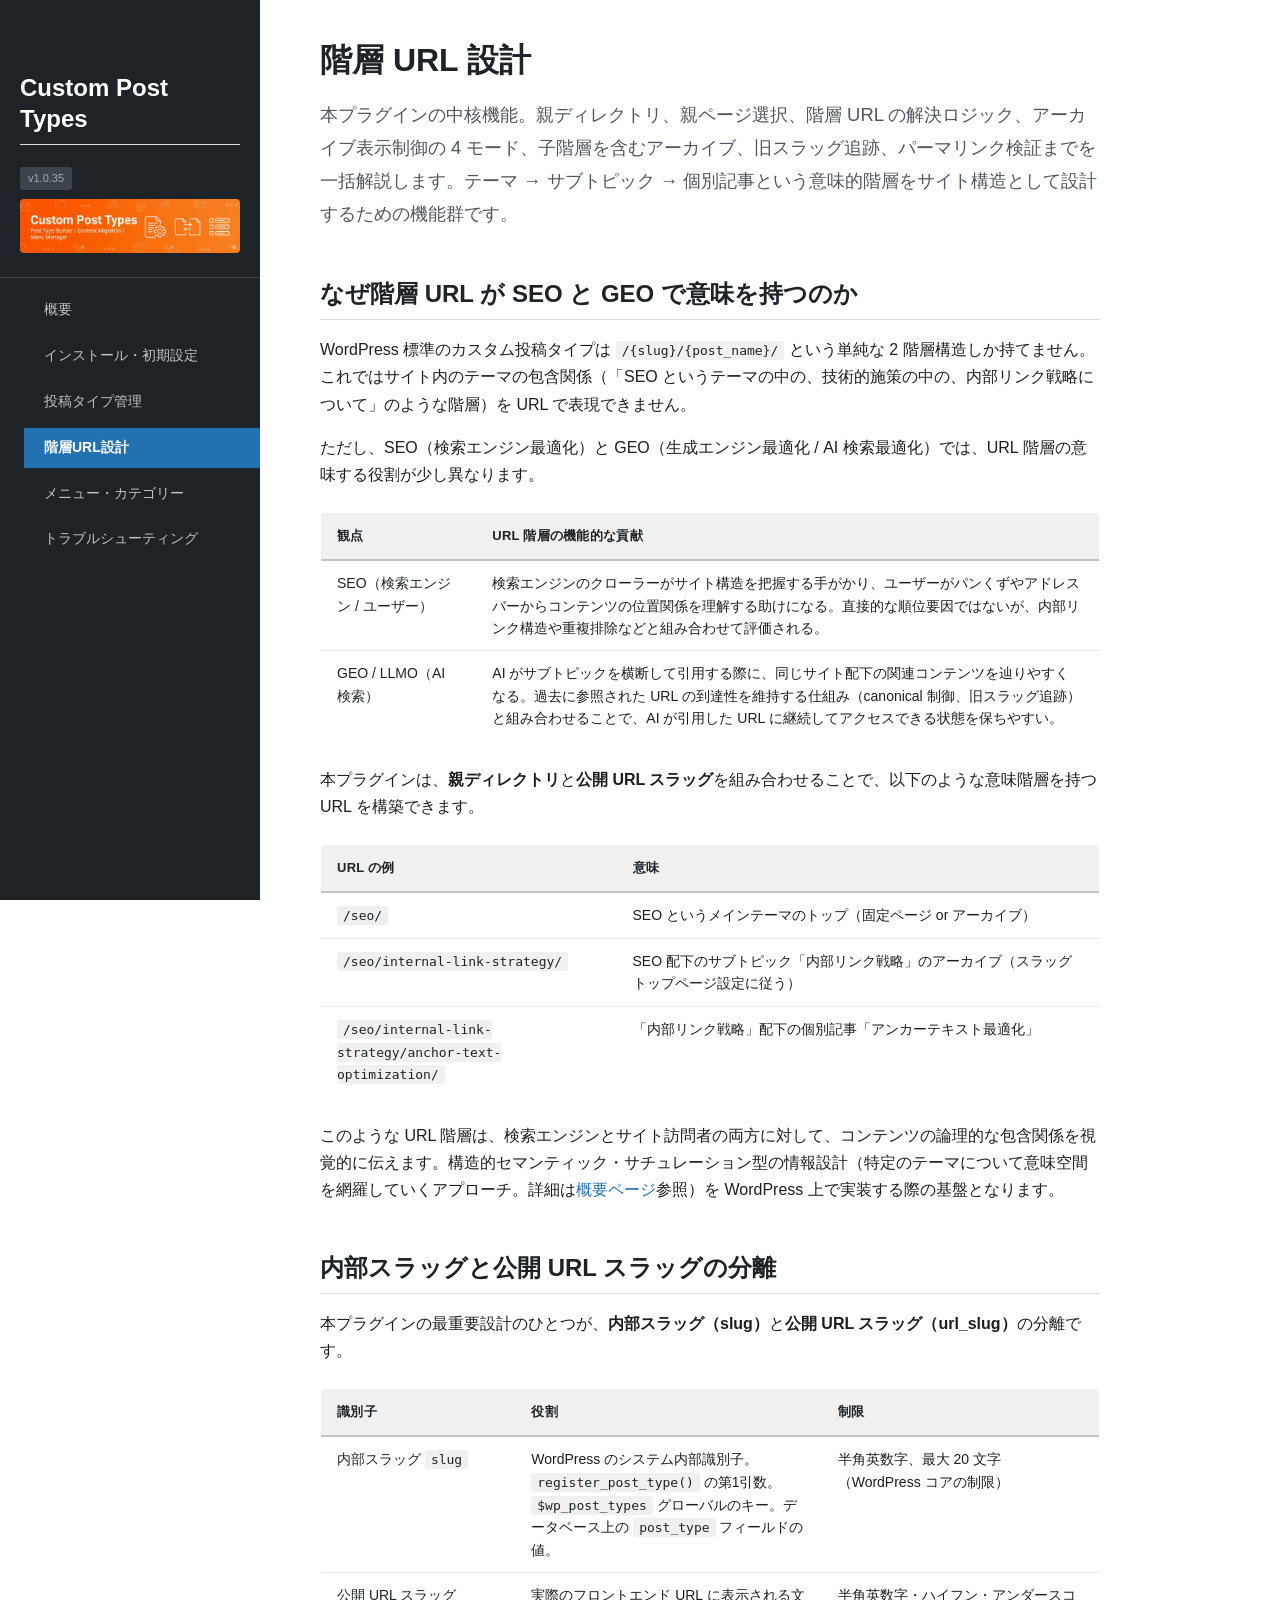
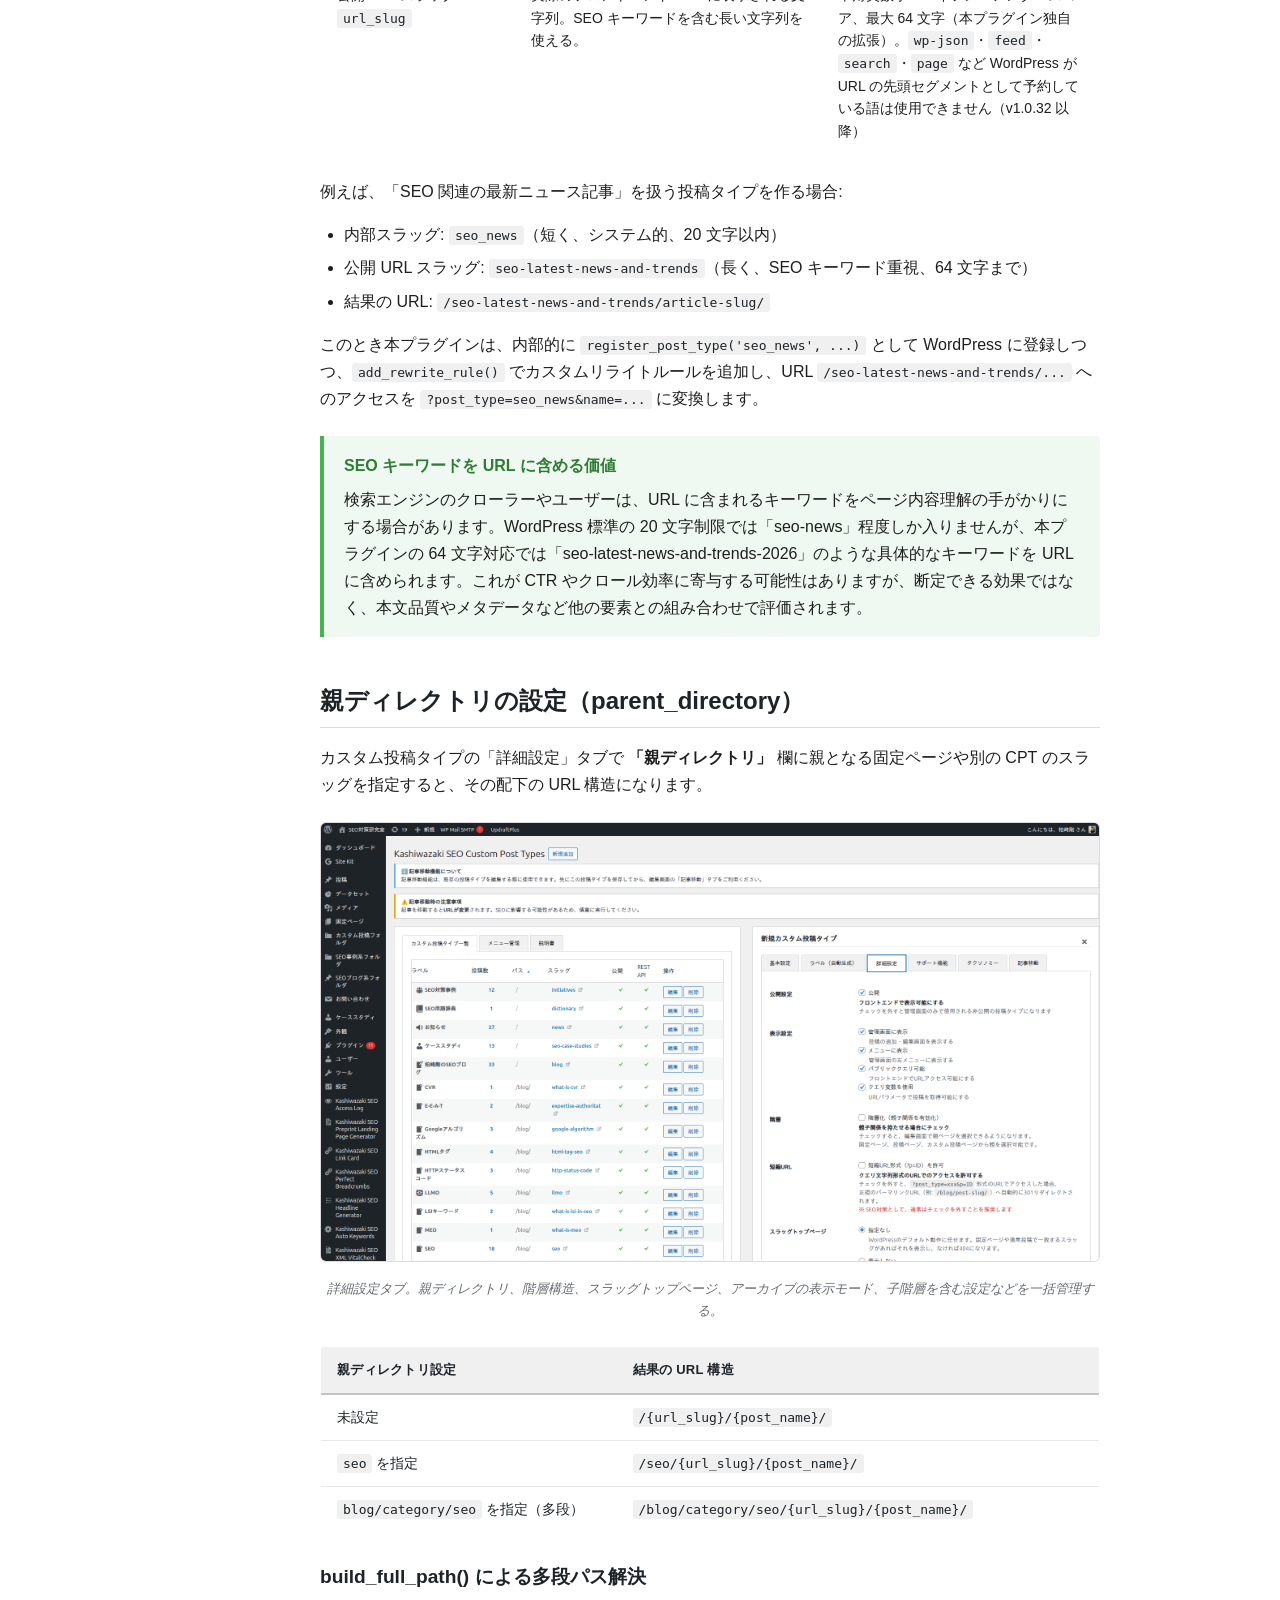
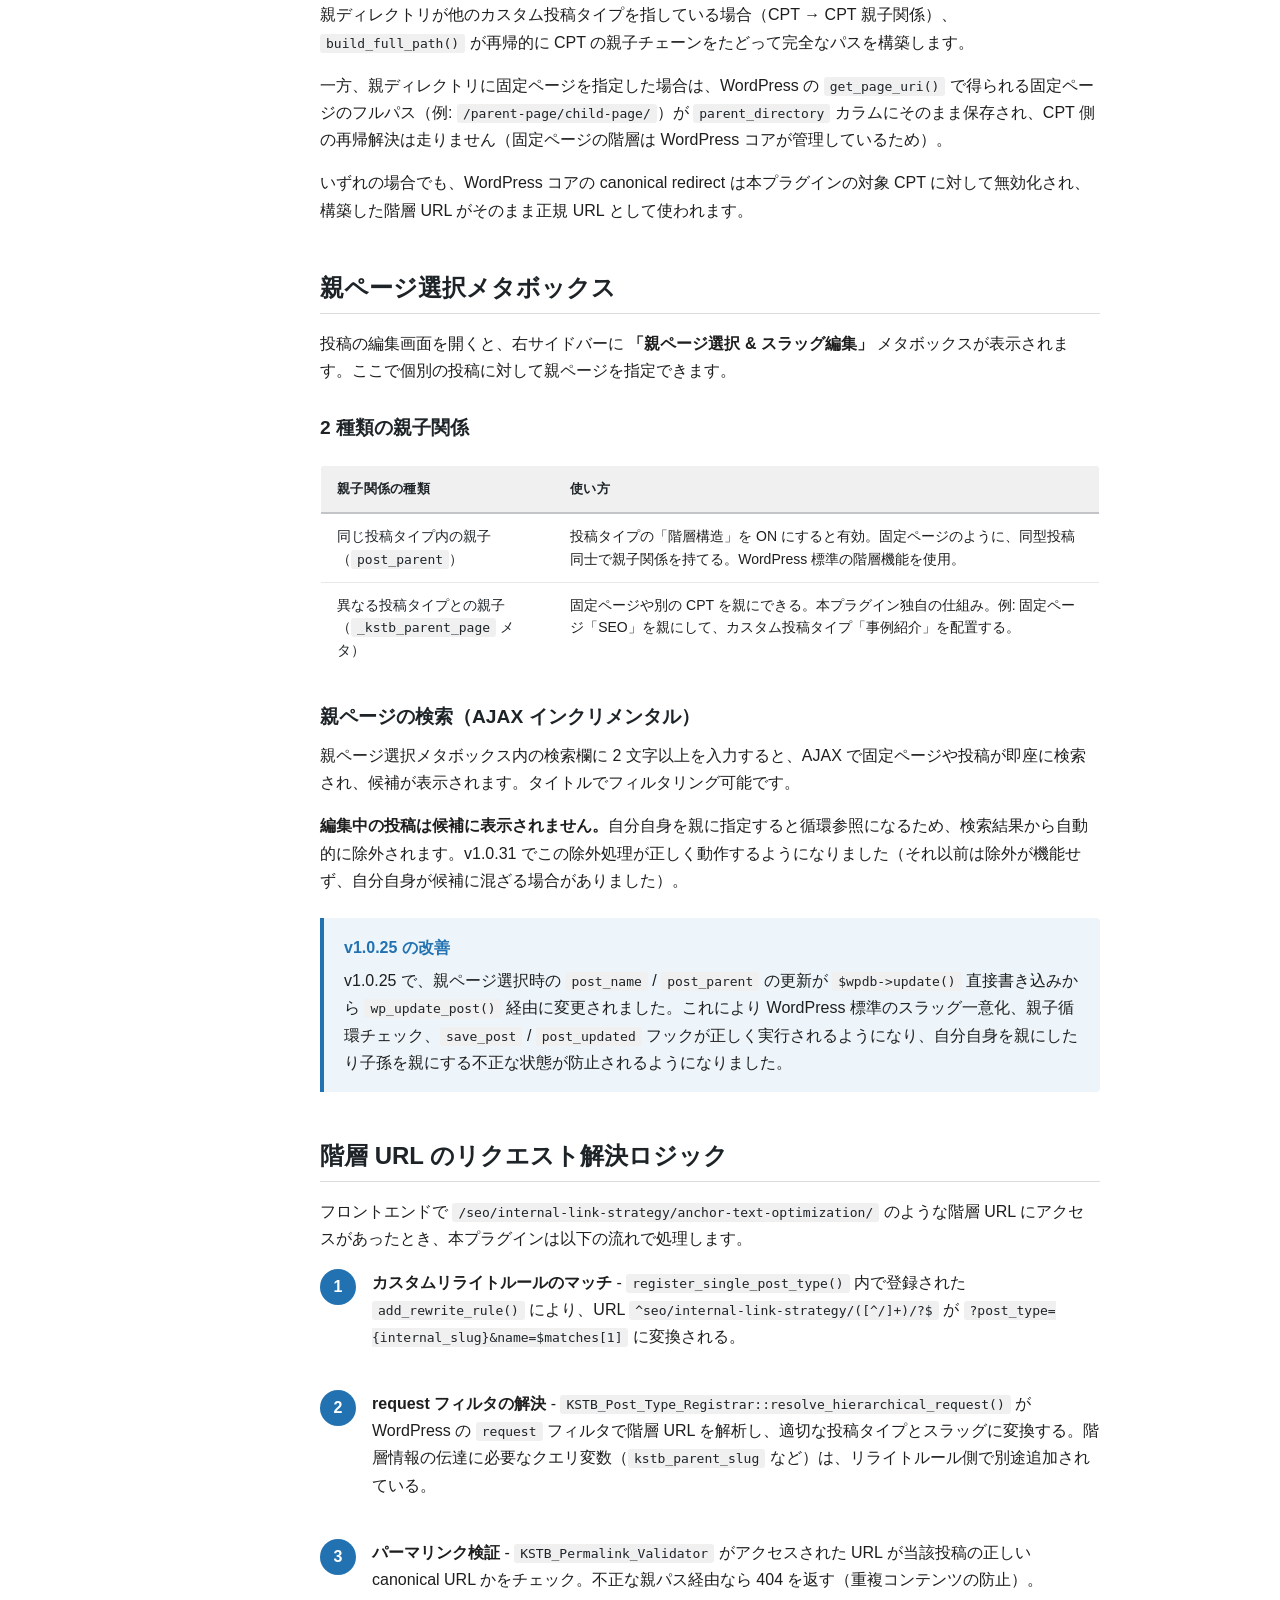
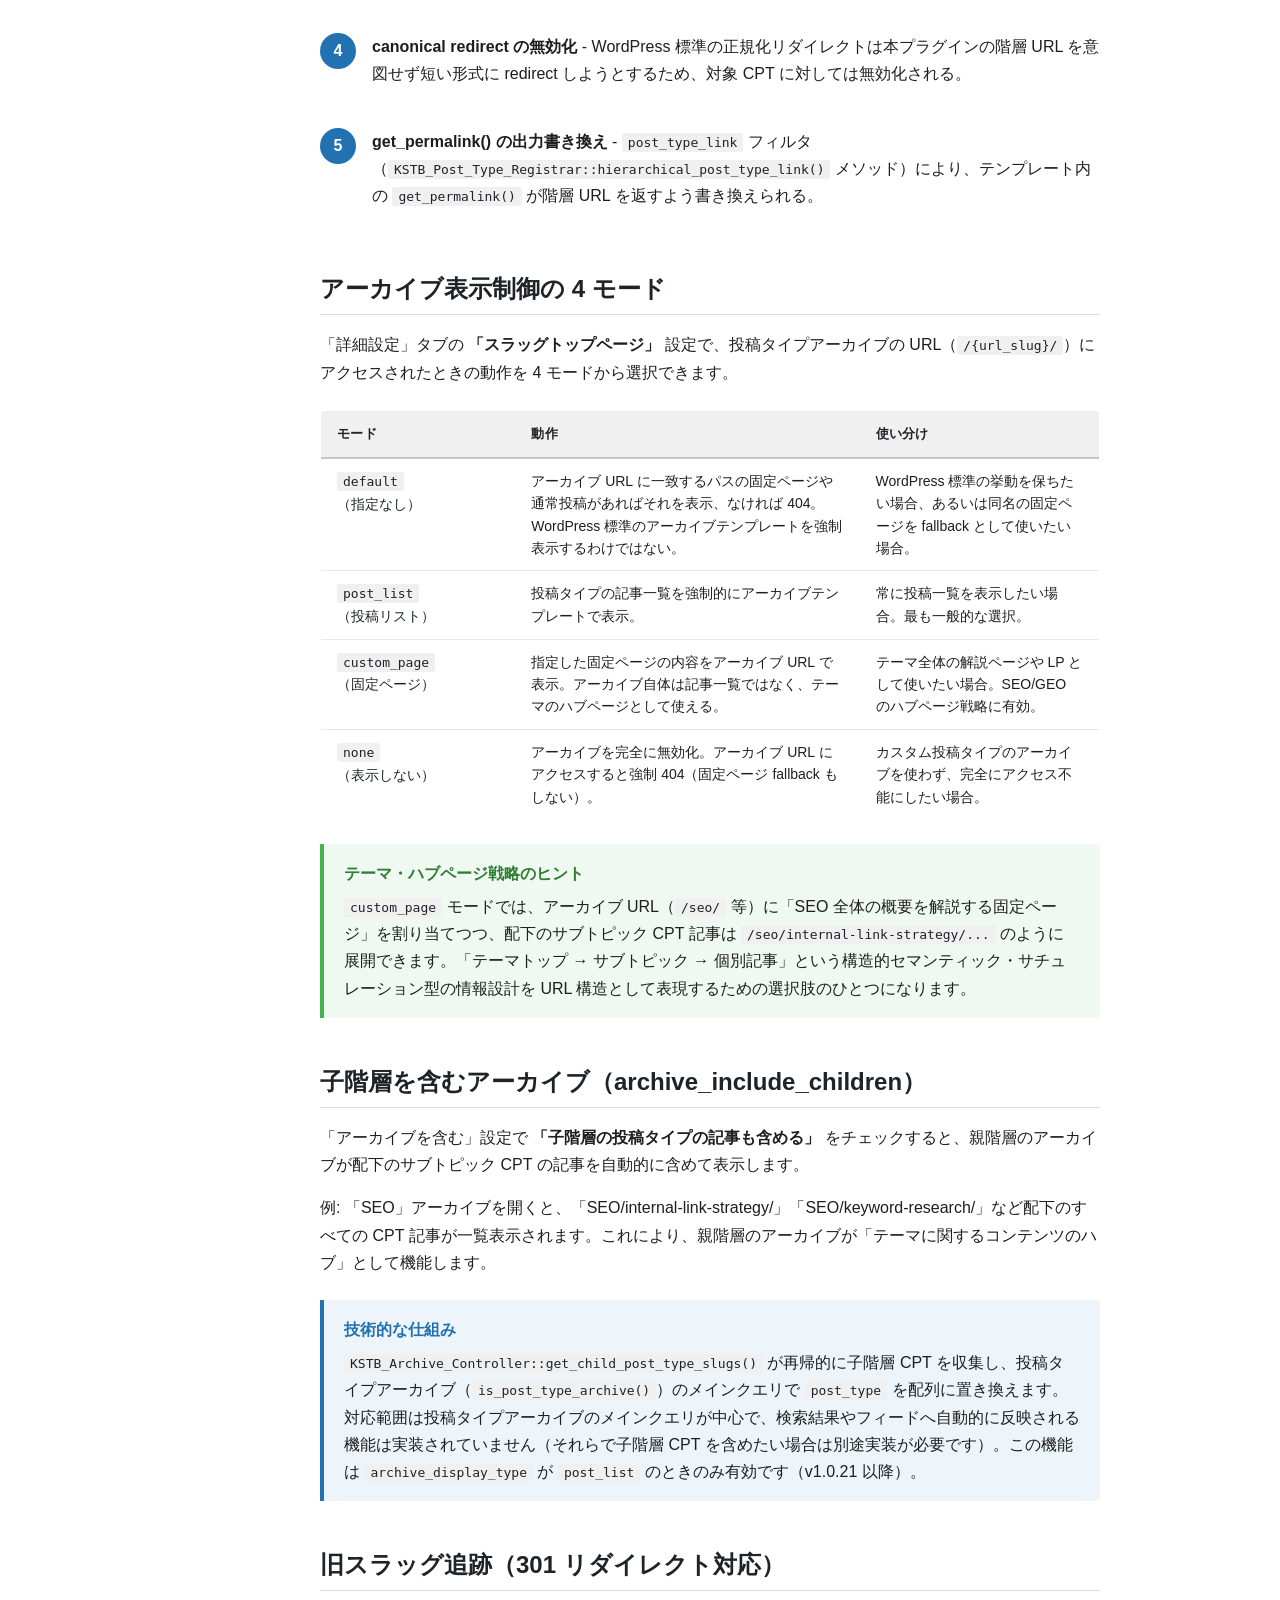
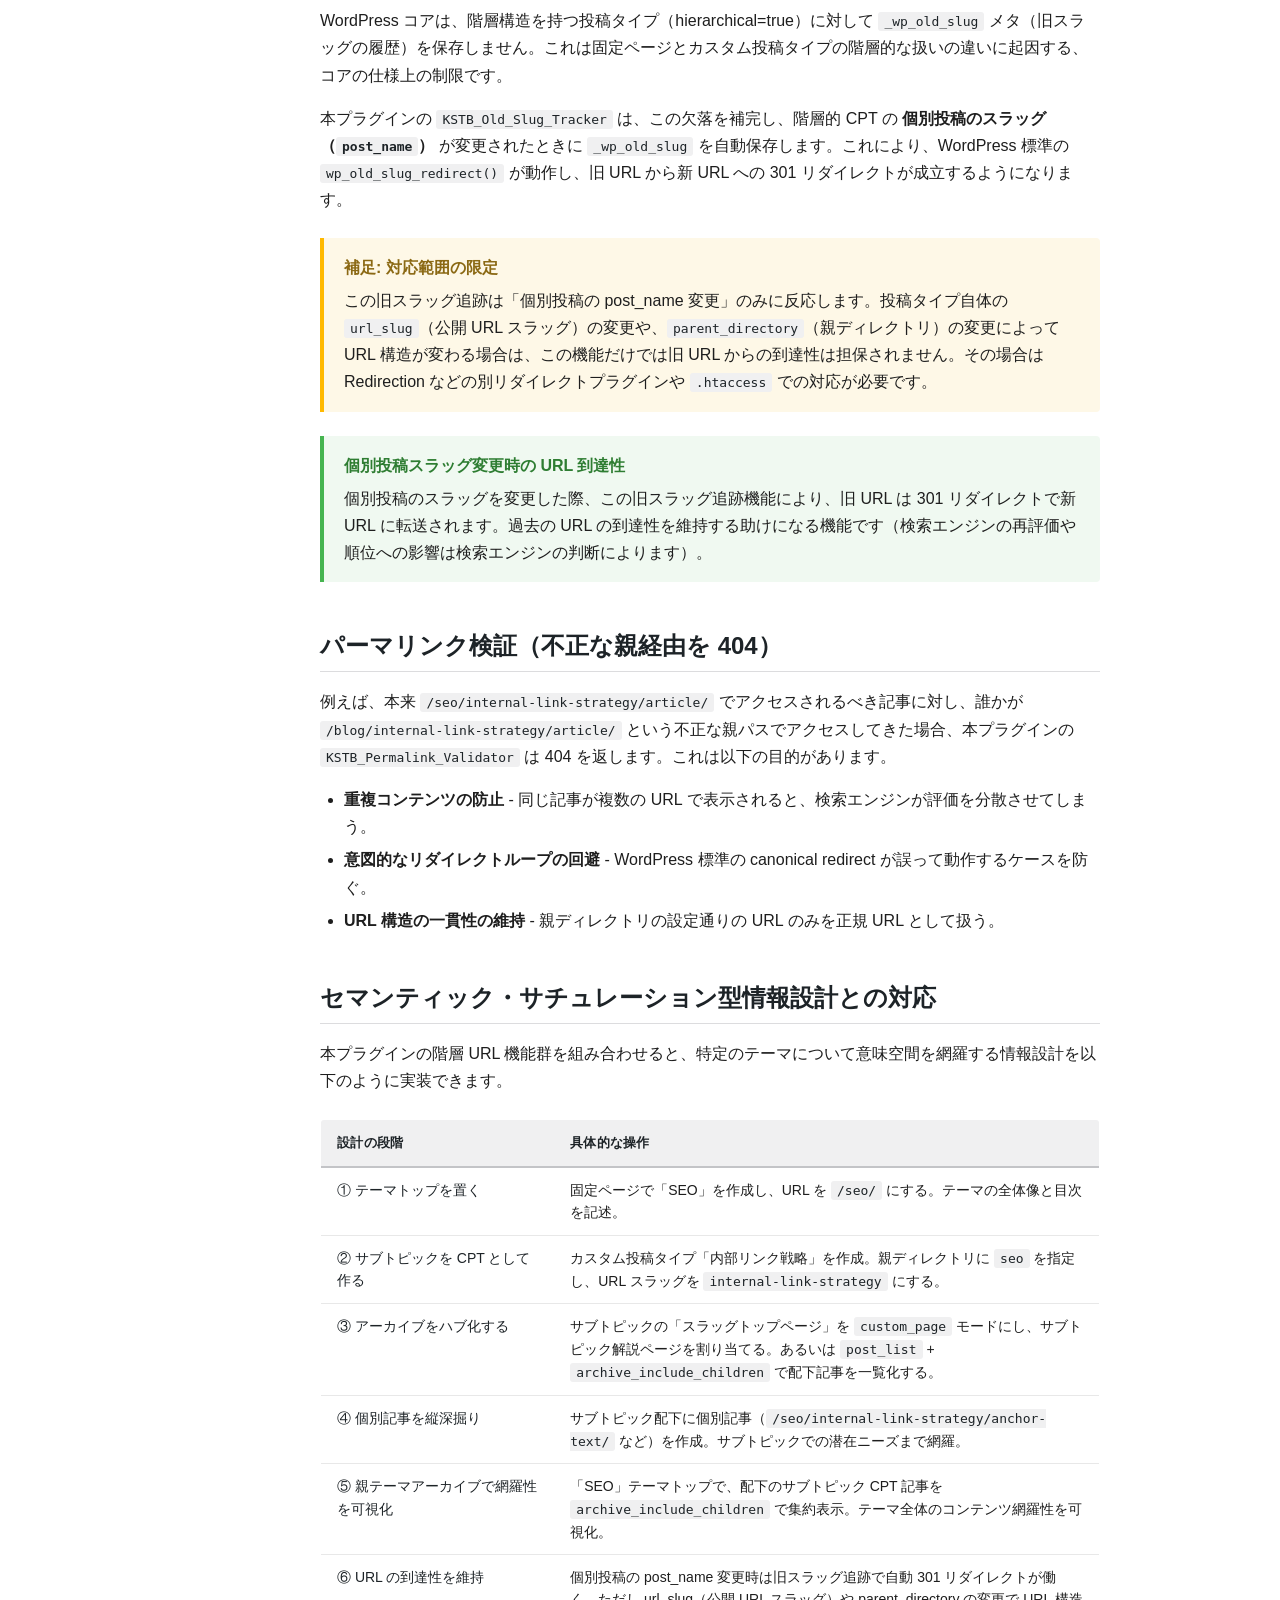
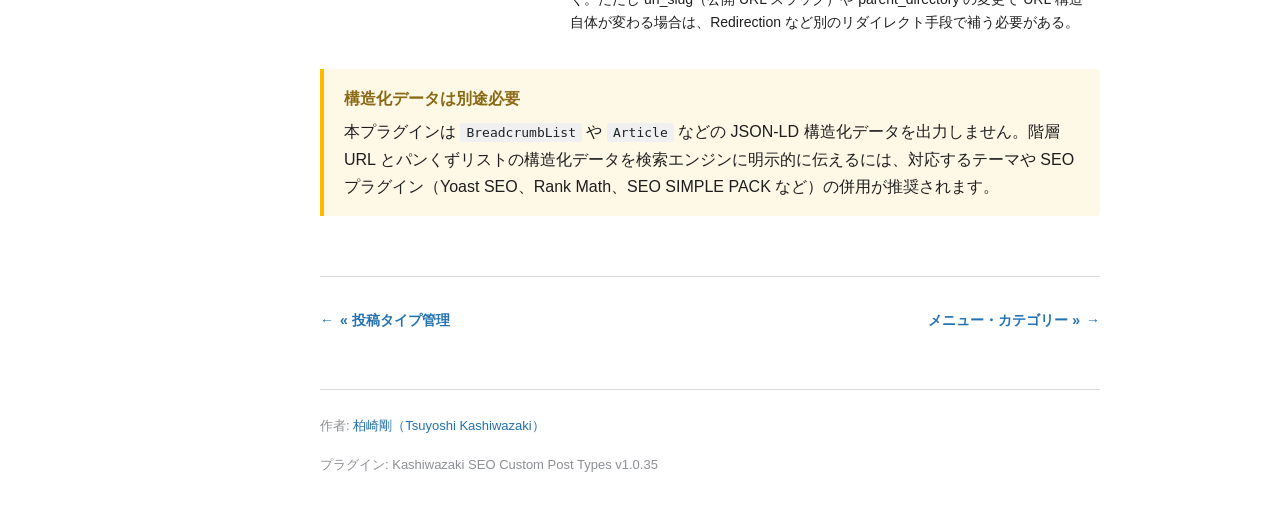
==== commit 64630414: "Update to v1.0.35 - 記事移動で更新日時が移動した時刻に書き換わる不具合を修正   wp_update_post() で post_type を変更していたが、WordPress コ" ====
--- a/docs/hierarchical-urls.html
+++ b/docs/hierarchical-urls.html
@@ -11,7 +11,7 @@
 <button class="hamburger-btn" aria-label="Menu" aria-expanded="false">&#9776;</button>
 
 <nav class="sidebar">
-<div class="sidebar-header"><h2 style="color:#fff;">Custom Post Types</h2><span class="version">v1.0.34</span><img src="images/main-visual.png" alt="" style="width:100%;border-radius:4px;margin-top:8px;"></div>
+<div class="sidebar-header"><h2 style="color:#fff;">Custom Post Types</h2><span class="version">v1.0.35</span><img src="images/main-visual.png" alt="" style="width:100%;border-radius:4px;margin-top:8px;"></div>
 <ul>
 <li><a href="index.html">概要</a></li>
 <li><a href="setup.html">インストール・初期設定</a></li>
@@ -267,7 +267,7 @@
 <a href="menu-and-category.html" class="next">メニュー・カテゴリー &raquo;</a>
 </nav>
 
-<footer class="manual-footer"><p>作者: <a href="https://www.tsuyoshikashiwazaki.jp/profile/" target="_blank" rel="noopener">柏崎剛（Tsuyoshi Kashiwazaki）</a></p><p>プラグイン: Kashiwazaki SEO Custom Post Types v1.0.34</p></footer>
+<footer class="manual-footer"><p>作者: <a href="https://www.tsuyoshikashiwazaki.jp/profile/" target="_blank" rel="noopener">柏崎剛（Tsuyoshi Kashiwazaki）</a></p><p>プラグイン: Kashiwazaki SEO Custom Post Types v1.0.35</p></footer>
 
 </main>
 
